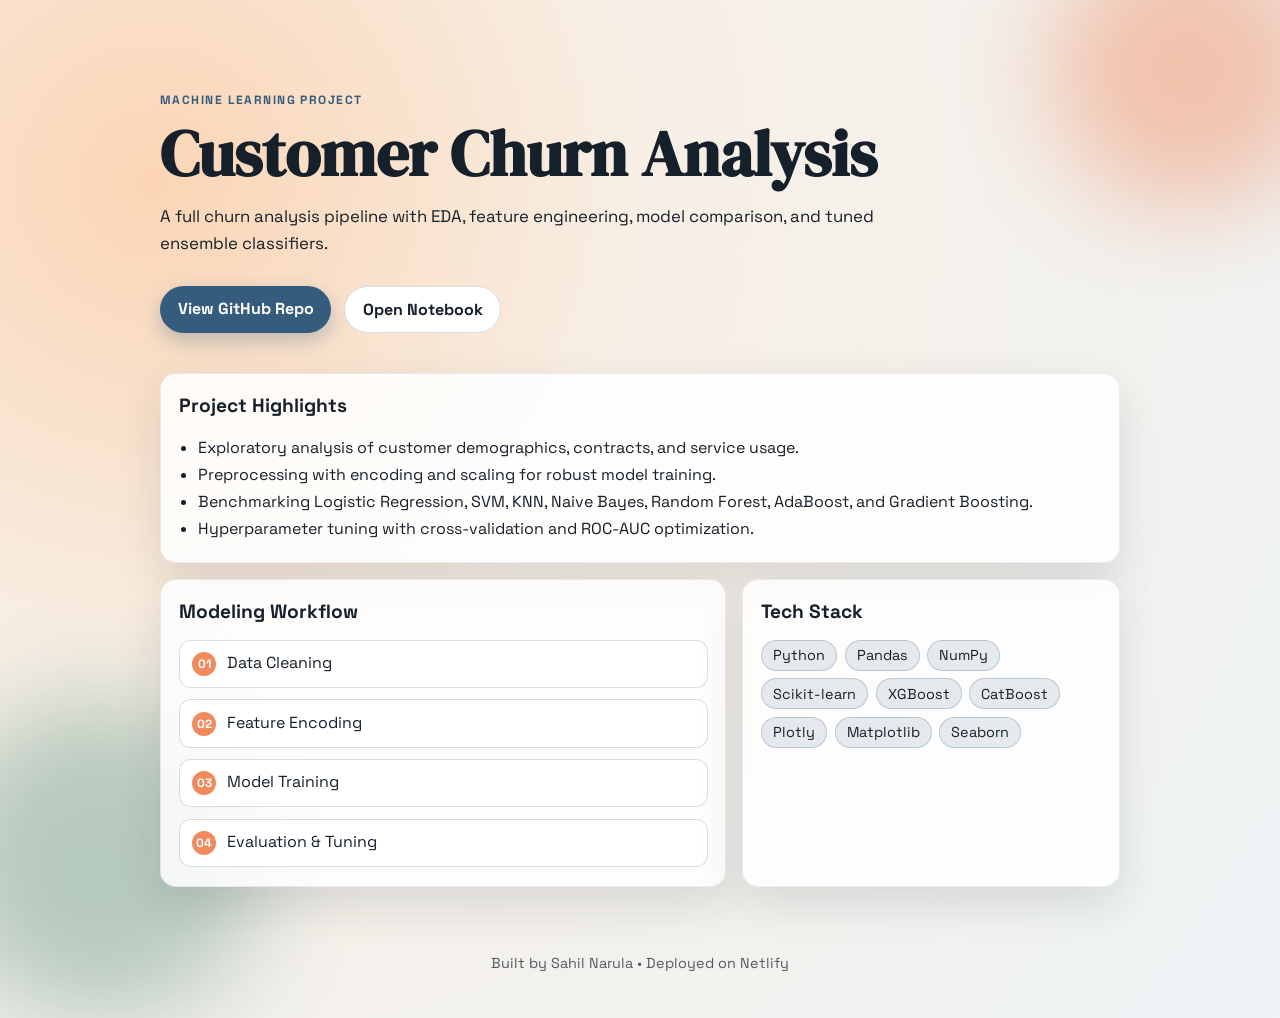
==== website/index.html @ edbaf962 "Initial commit" ====
<!DOCTYPE html>
<html lang="en">
<head>
  <meta charset="UTF-8" />
  <meta name="viewport" content="width=device-width, initial-scale=1.0" />
  <title>Customer Churn Analysis</title>
  <link rel="preconnect" href="https://fonts.googleapis.com">
  <link rel="preconnect" href="https://fonts.gstatic.com" crossorigin>
  <link href="https://fonts.googleapis.com/css2?family=Space+Grotesk:wght@400;500;700&family=DM+Serif+Display:ital@0;1&display=swap" rel="stylesheet">
  <link rel="stylesheet" href="styles.css" />
</head>
<body>
  <div class="bg-orb orb-1"></div>
  <div class="bg-orb orb-2"></div>

  <header class="hero">
    <p class="eyebrow">Machine Learning Project</p>
    <h1>Customer Churn Analysis</h1>
    <p class="subtitle">
      A full churn analysis pipeline with EDA, feature engineering, model comparison,
      and tuned ensemble classifiers.
    </p>
    <div class="hero-actions">
      <a class="btn btn-primary" href="https://github.com/your-username/your-repo" target="_blank" rel="noreferrer">View GitHub Repo</a>
      <a class="btn btn-secondary" href="https://github.com/your-username/your-repo/blob/main/Customer%20churn%20prediction.ipynb" target="_blank" rel="noreferrer">Open Notebook</a>
    </div>
  </header>

  <main class="content">
    <section class="card reveal">
      <h2>Project Highlights</h2>
      <ul>
        <li>Exploratory analysis of customer demographics, contracts, and service usage.</li>
        <li>Preprocessing with encoding and scaling for robust model training.</li>
        <li>Benchmarking Logistic Regression, SVM, KNN, Naive Bayes, Random Forest, AdaBoost, and Gradient Boosting.</li>
        <li>Hyperparameter tuning with cross-validation and ROC-AUC optimization.</li>
      </ul>
    </section>

    <section class="card reveal">
      <h2>Modeling Workflow</h2>
      <div class="timeline">
        <div><span>01</span> Data Cleaning</div>
        <div><span>02</span> Feature Encoding</div>
        <div><span>03</span> Model Training</div>
        <div><span>04</span> Evaluation & Tuning</div>
      </div>
    </section>

    <section class="card reveal">
      <h2>Tech Stack</h2>
      <div class="tags">
        <span>Python</span>
        <span>Pandas</span>
        <span>NumPy</span>
        <span>Scikit-learn</span>
        <span>XGBoost</span>
        <span>CatBoost</span>
        <span>Plotly</span>
        <span>Matplotlib</span>
        <span>Seaborn</span>
      </div>
    </section>
  </main>

  <footer>
    <p>Built by Sahil Narula • Deployed on Netlify</p>
  </footer>

  <script src="main.js"></script>
</body>
</html>
---- website/styles.css ----
:root {
  --ink: #16202a;
  --sand: #f7efe5;
  --sunset: #f08a5d;
  --deep: #355c7d;
  --mint: #6c9a8b;
  --card: rgba(255, 255, 255, 0.85);
  --shadow: 0 18px 45px rgba(22, 32, 42, 0.12);
}

* {
  box-sizing: border-box;
}

body {
  margin: 0;
  font-family: "Space Grotesk", sans-serif;
  color: var(--ink);
  background: radial-gradient(circle at 12% 18%, #fbd5b5 0%, #f7efe5 35%, #eef4f7 100%);
  min-height: 100vh;
  overflow-x: hidden;
}

.bg-orb {
  position: fixed;
  border-radius: 50%;
  filter: blur(50px);
  z-index: -1;
  opacity: 0.45;
}

.orb-1 {
  width: 280px;
  height: 280px;
  background: var(--sunset);
  top: -70px;
  right: -50px;
}

.orb-2 {
  width: 320px;
  height: 320px;
  background: var(--mint);
  bottom: -120px;
  left: -60px;
}

.hero {
  padding: 5rem 1.25rem 2.5rem;
  max-width: 1000px;
  margin: 0 auto;
}

.eyebrow {
  text-transform: uppercase;
  letter-spacing: 0.12em;
  font-size: 0.75rem;
  color: var(--deep);
  font-weight: 700;
}

h1 {
  font-family: "DM Serif Display", serif;
  font-size: clamp(2rem, 5.2vw, 4rem);
  line-height: 1.05;
  margin: 0.4rem 0 1rem;
}

.subtitle {
  max-width: 730px;
  font-size: 1.05rem;
  line-height: 1.6;
  margin: 0;
}

.hero-actions {
  margin-top: 1.8rem;
  display: flex;
  gap: 0.8rem;
  flex-wrap: wrap;
}

.btn {
  text-decoration: none;
  font-weight: 700;
  padding: 0.75rem 1.1rem;
  border-radius: 999px;
  transition: transform 0.2s ease, box-shadow 0.2s ease;
}

.btn:hover {
  transform: translateY(-2px);
}

.btn-primary {
  background: var(--deep);
  color: #fff;
  box-shadow: 0 8px 20px rgba(53, 92, 125, 0.3);
}

.btn-secondary {
  background: #ffffff;
  color: var(--ink);
  border: 1px solid rgba(22, 32, 42, 0.15);
}

.content {
  max-width: 1000px;
  margin: 0 auto;
  padding: 0 1.25rem 3.25rem;
  display: grid;
  gap: 1rem;
}

.card {
  background: var(--card);
  border: 1px solid rgba(22, 32, 42, 0.08);
  border-radius: 1rem;
  box-shadow: var(--shadow);
  padding: 1.2rem 1.1rem;
}

h2 {
  margin-top: 0;
  font-size: 1.2rem;
}

ul {
  margin: 0;
  padding-left: 1.2rem;
  line-height: 1.7;
}

.timeline {
  display: grid;
  gap: 0.7rem;
}

.timeline div {
  background: #fff;
  border-radius: 0.75rem;
  padding: 0.7rem 0.8rem;
  border: 1px solid rgba(53, 92, 125, 0.2);
}

.timeline span {
  display: inline-grid;
  place-items: center;
  width: 1.5rem;
  height: 1.5rem;
  border-radius: 999px;
  margin-right: 0.4rem;
  background: var(--sunset);
  color: #fff;
  font-size: 0.75rem;
  font-weight: 700;
}

.tags {
  display: flex;
  flex-wrap: wrap;
  gap: 0.45rem;
}

.tags span {
  background: rgba(53, 92, 125, 0.12);
  border: 1px solid rgba(53, 92, 125, 0.25);
  border-radius: 999px;
  padding: 0.35rem 0.7rem;
  font-size: 0.9rem;
}

footer {
  text-align: center;
  padding: 0 1rem 2rem;
  font-size: 0.9rem;
  color: rgba(22, 32, 42, 0.72);
}

.reveal {
  opacity: 0;
  transform: translateY(16px);
  animation: riseIn 650ms ease forwards;
}

.reveal:nth-of-type(2) { animation-delay: 120ms; }
.reveal:nth-of-type(3) { animation-delay: 220ms; }

@keyframes riseIn {
  to {
    opacity: 1;
    transform: translateY(0);
  }
}

@media (min-width: 850px) {
  .content {
    grid-template-columns: 1.5fr 1fr;
  }

  .content .card:nth-child(1) {
    grid-column: 1 / 3;
  }
}
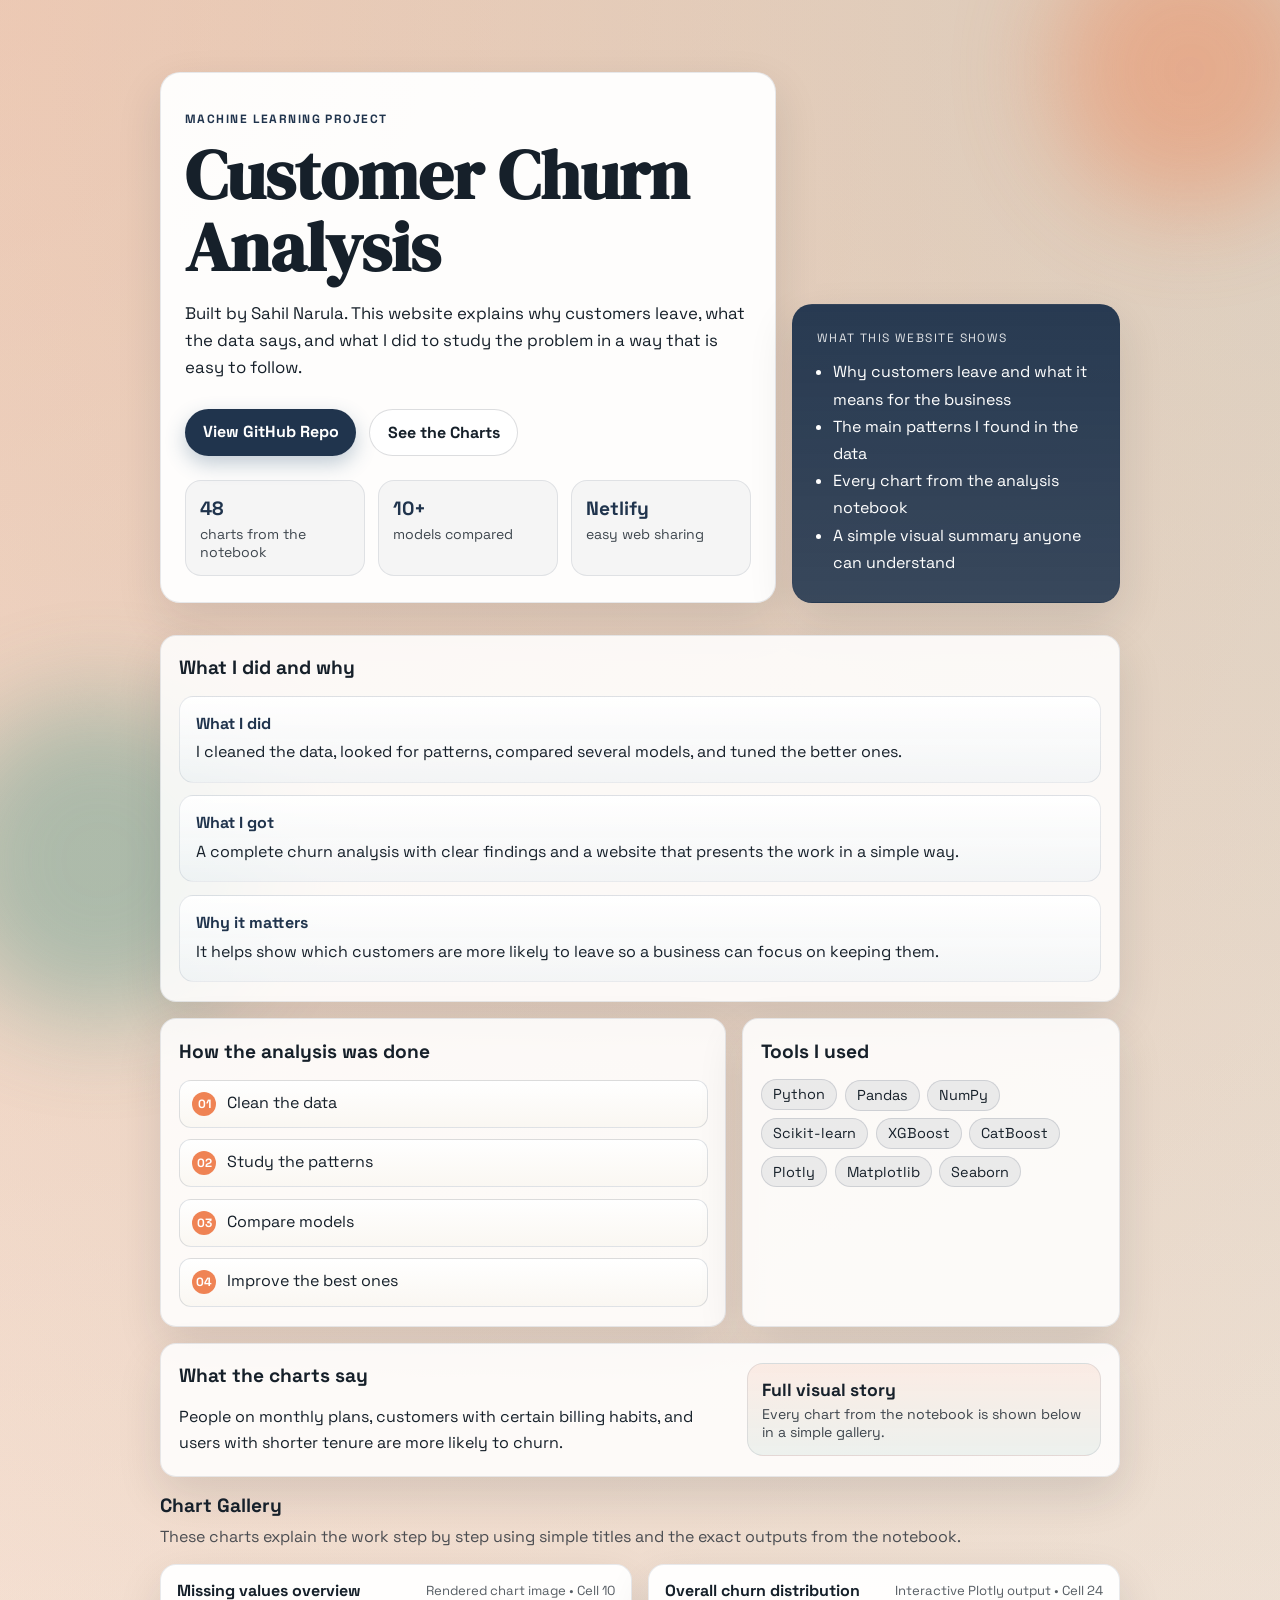
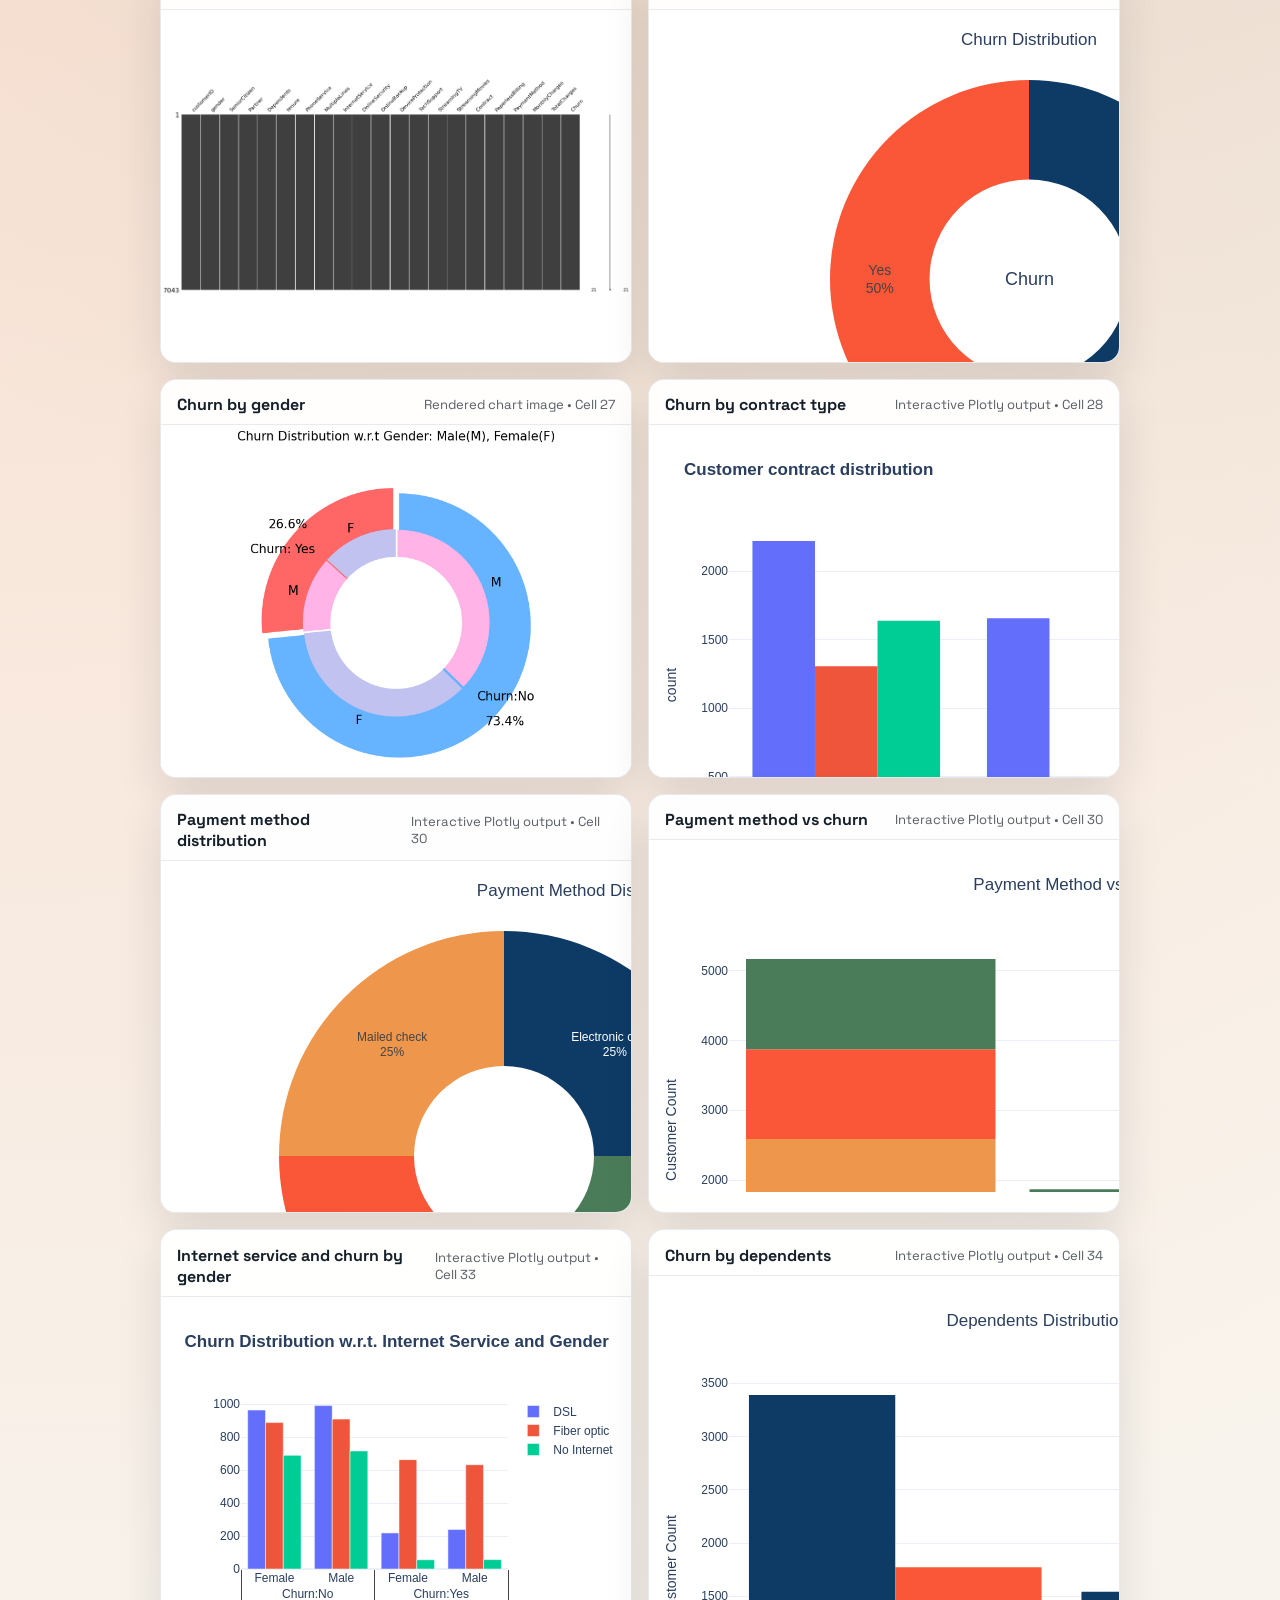
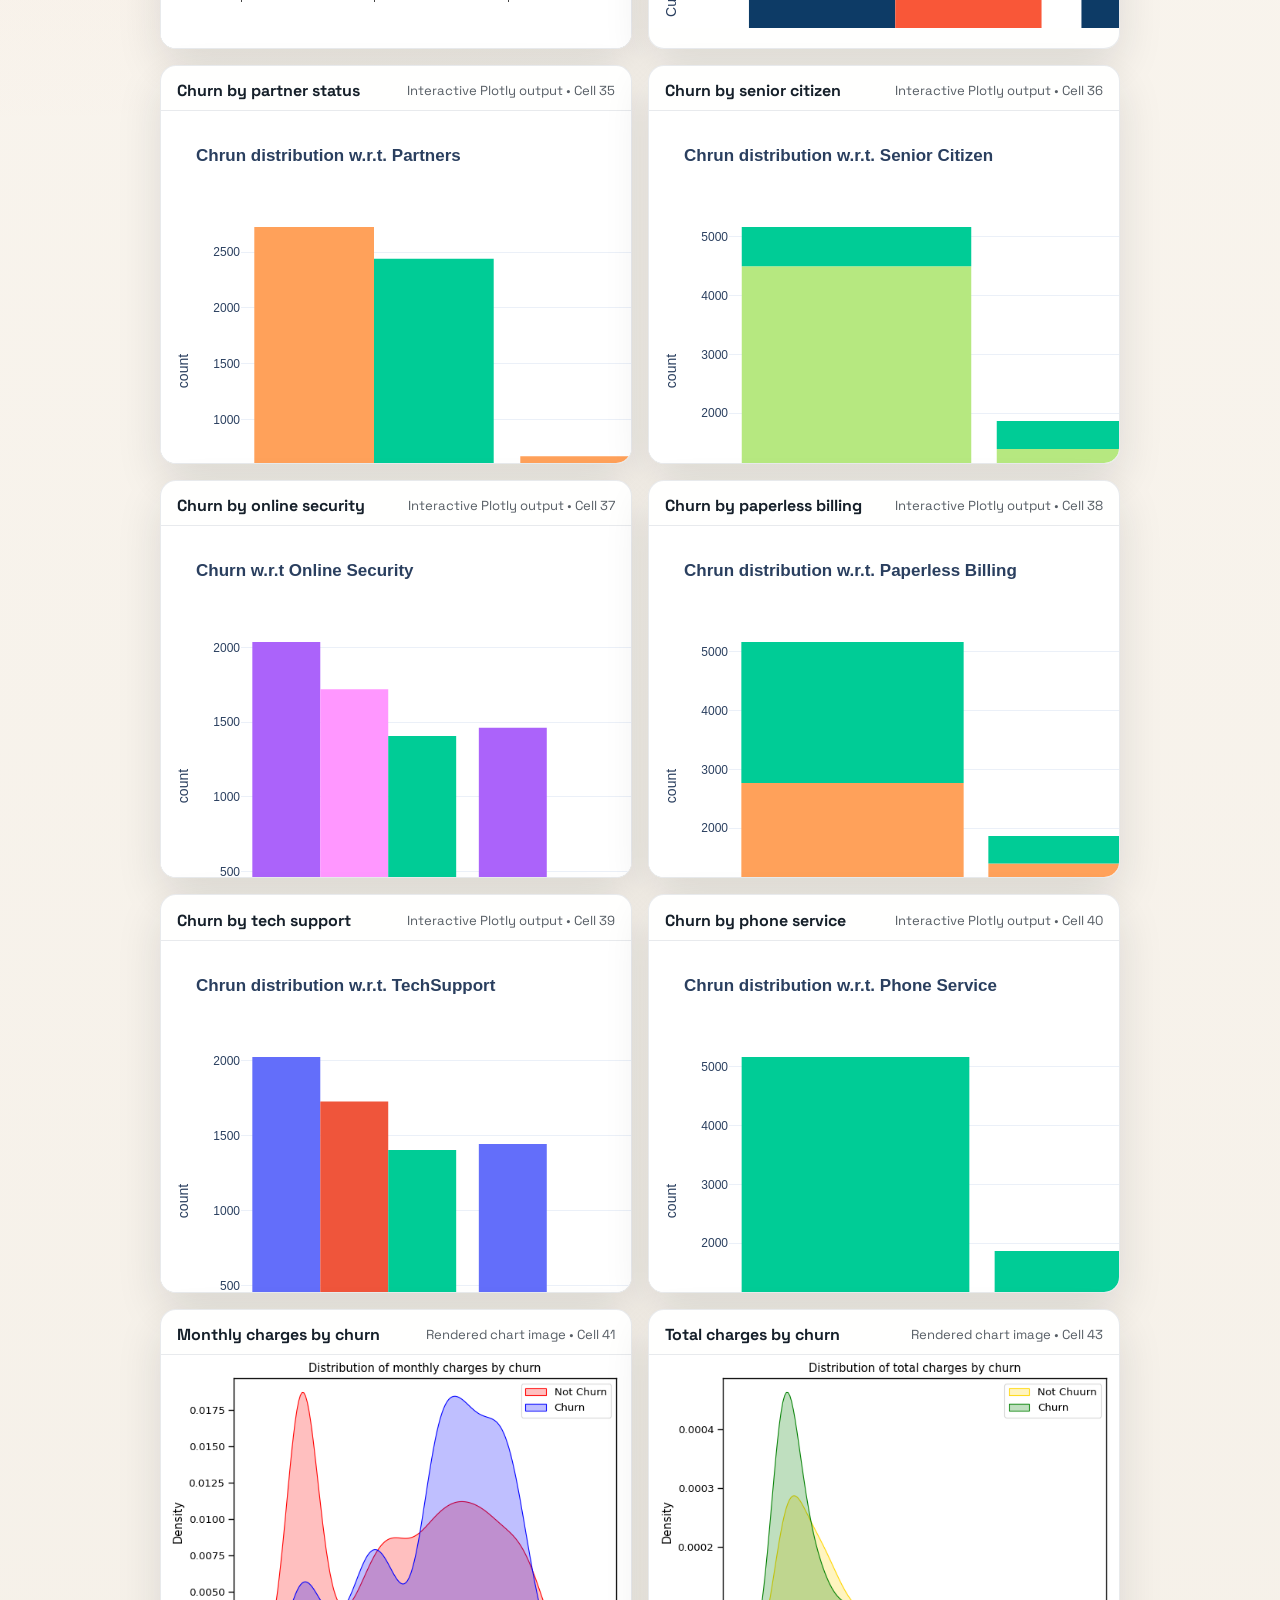
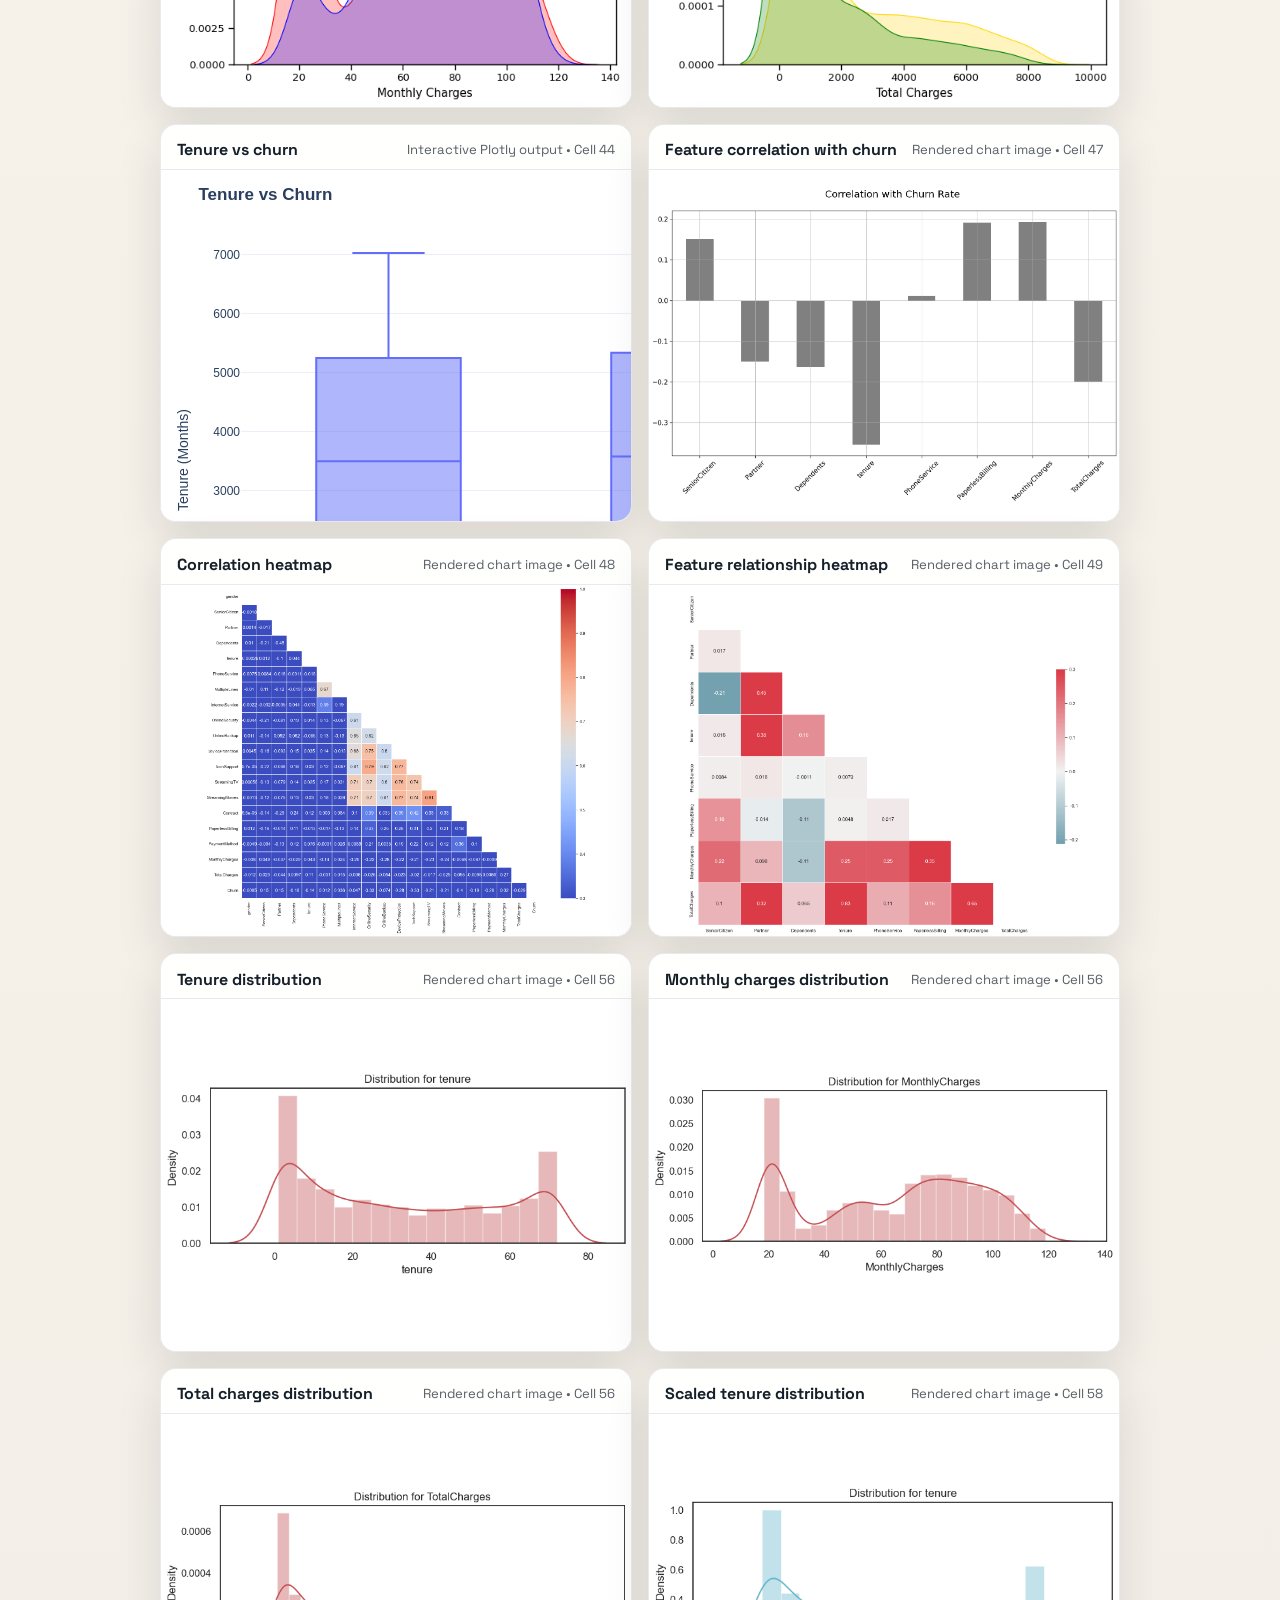
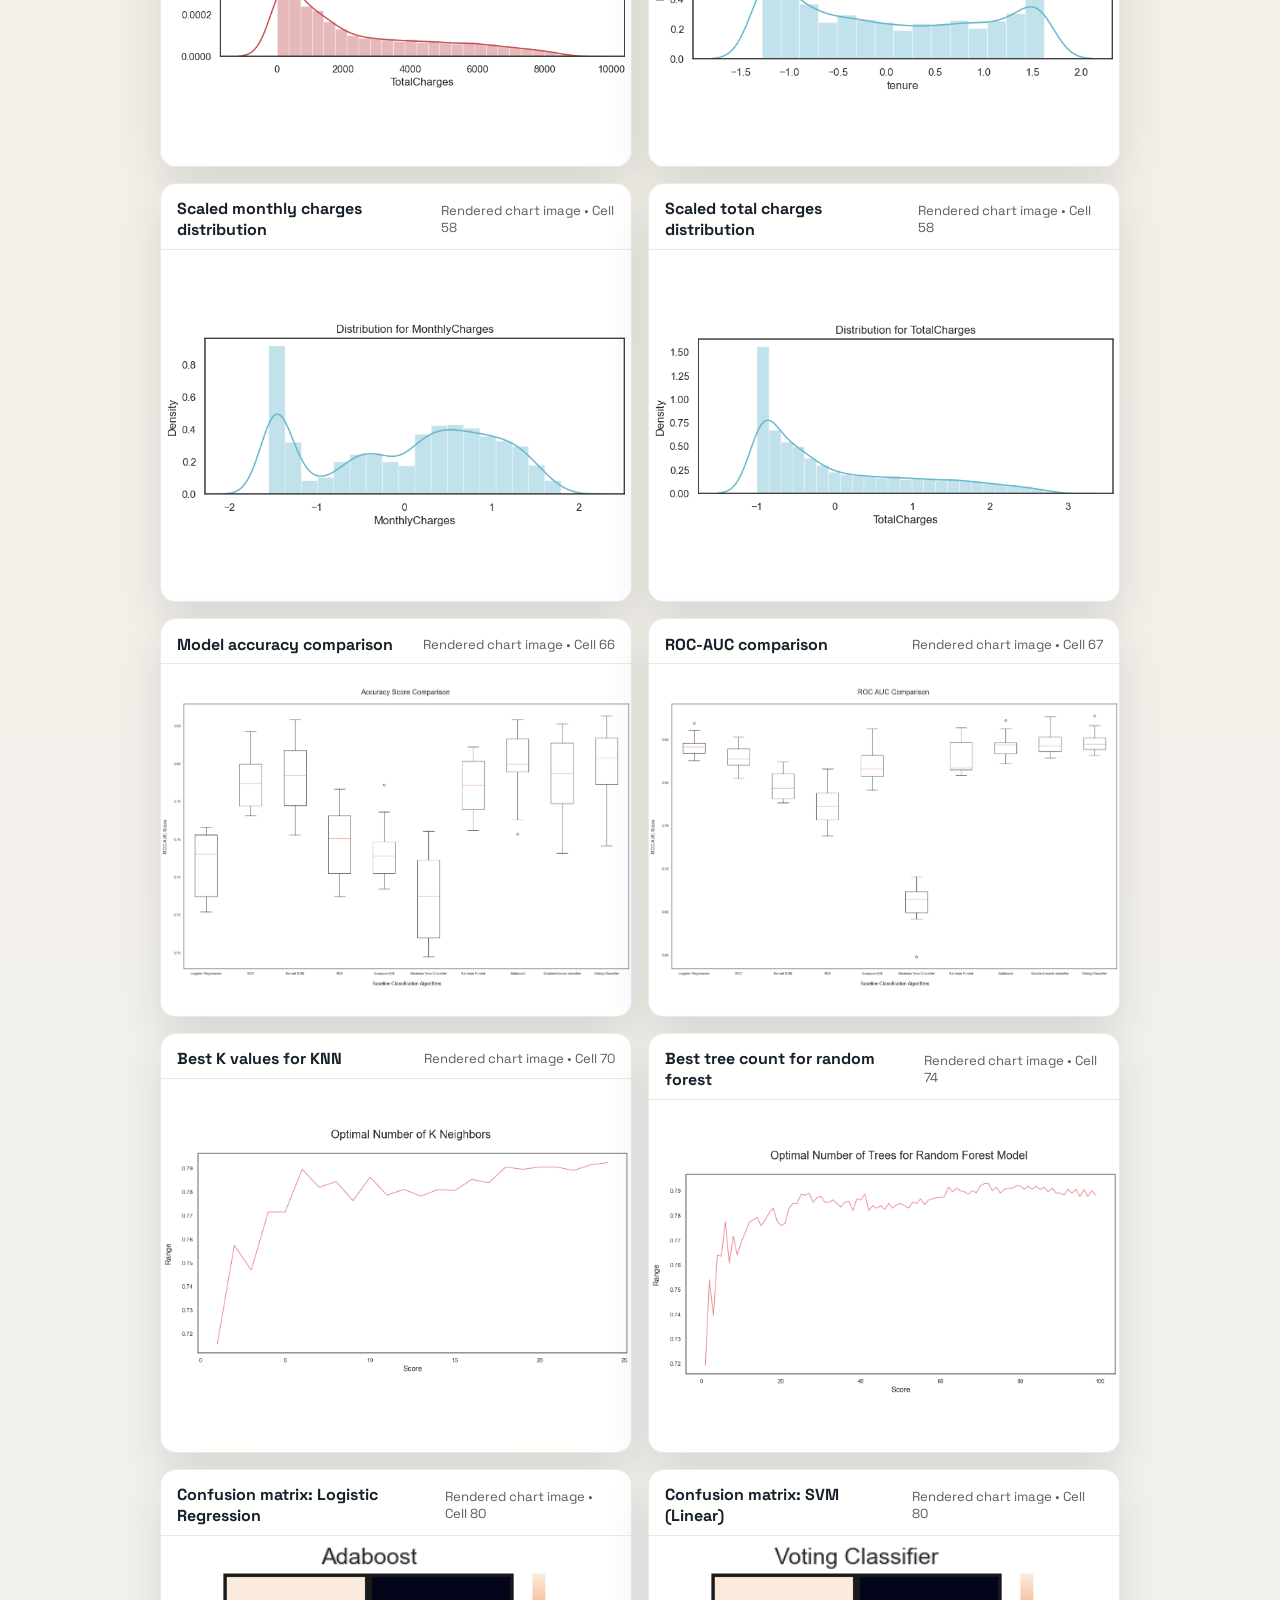
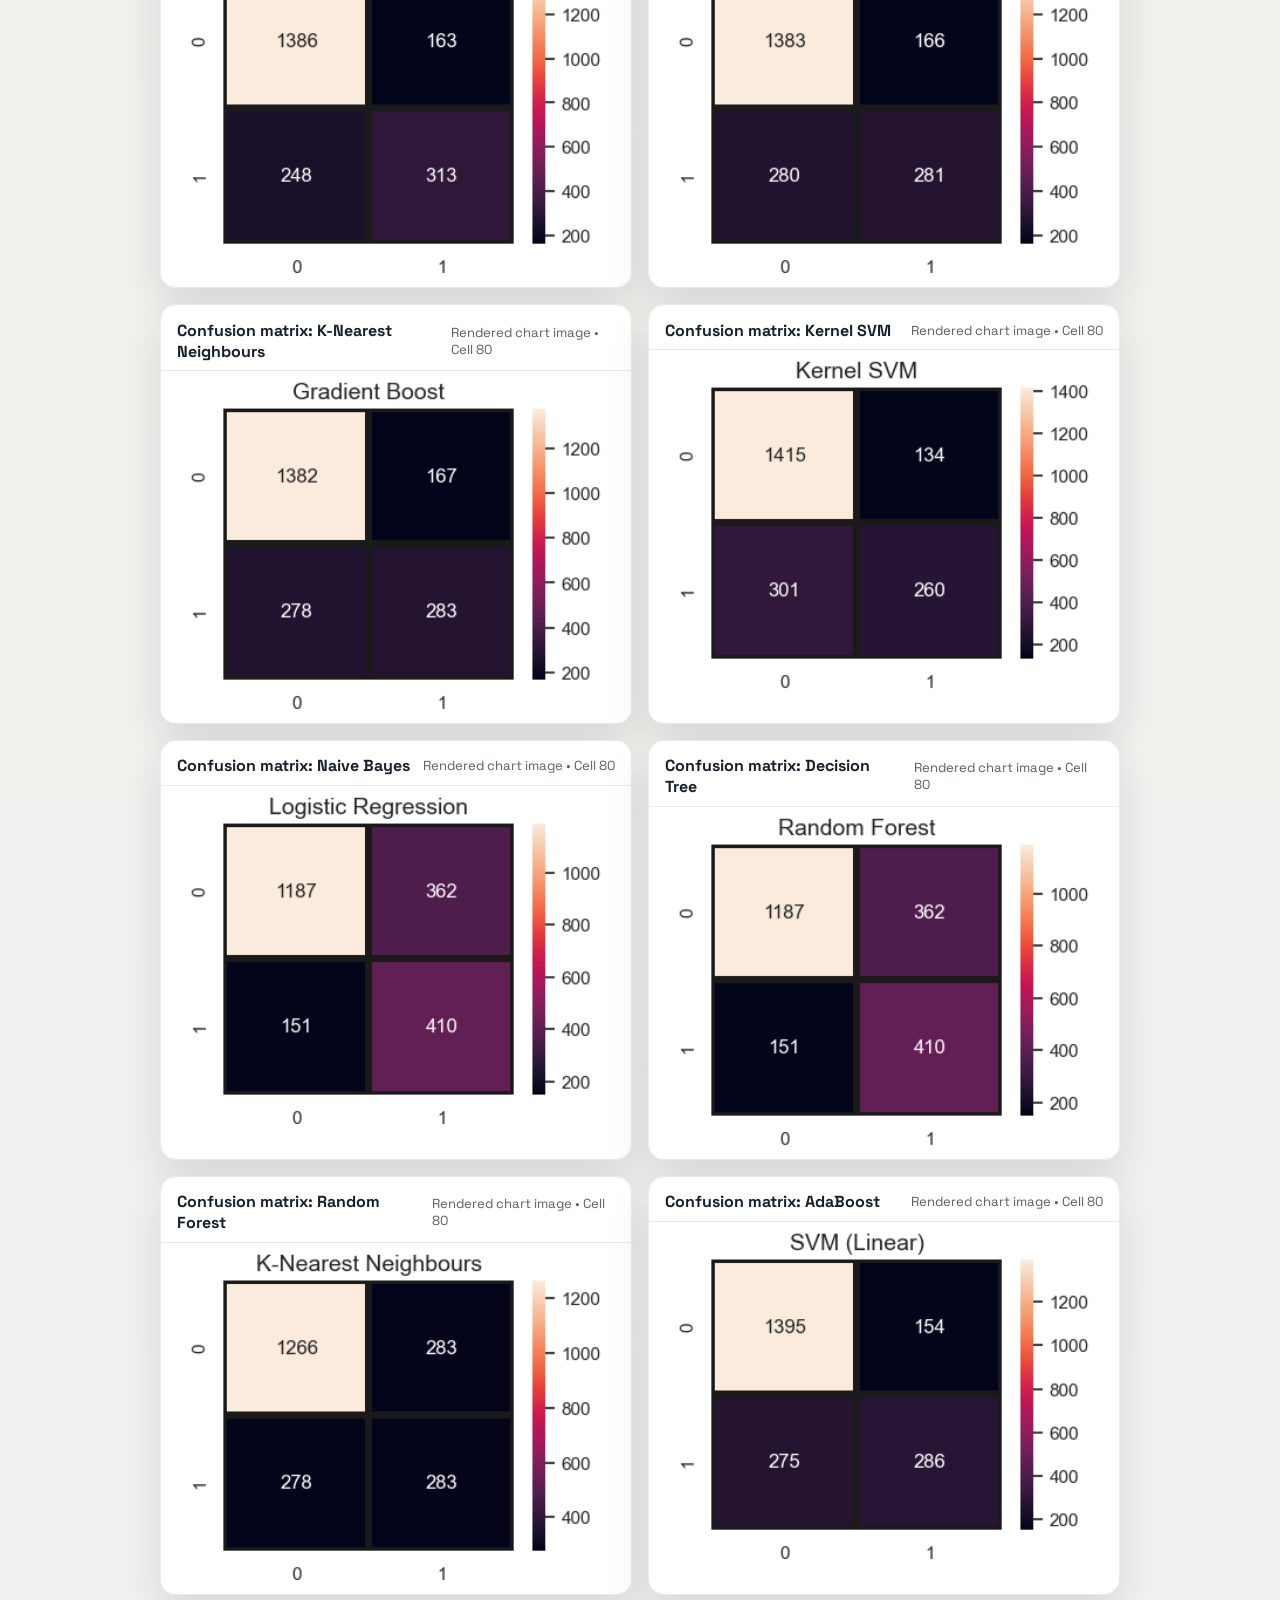
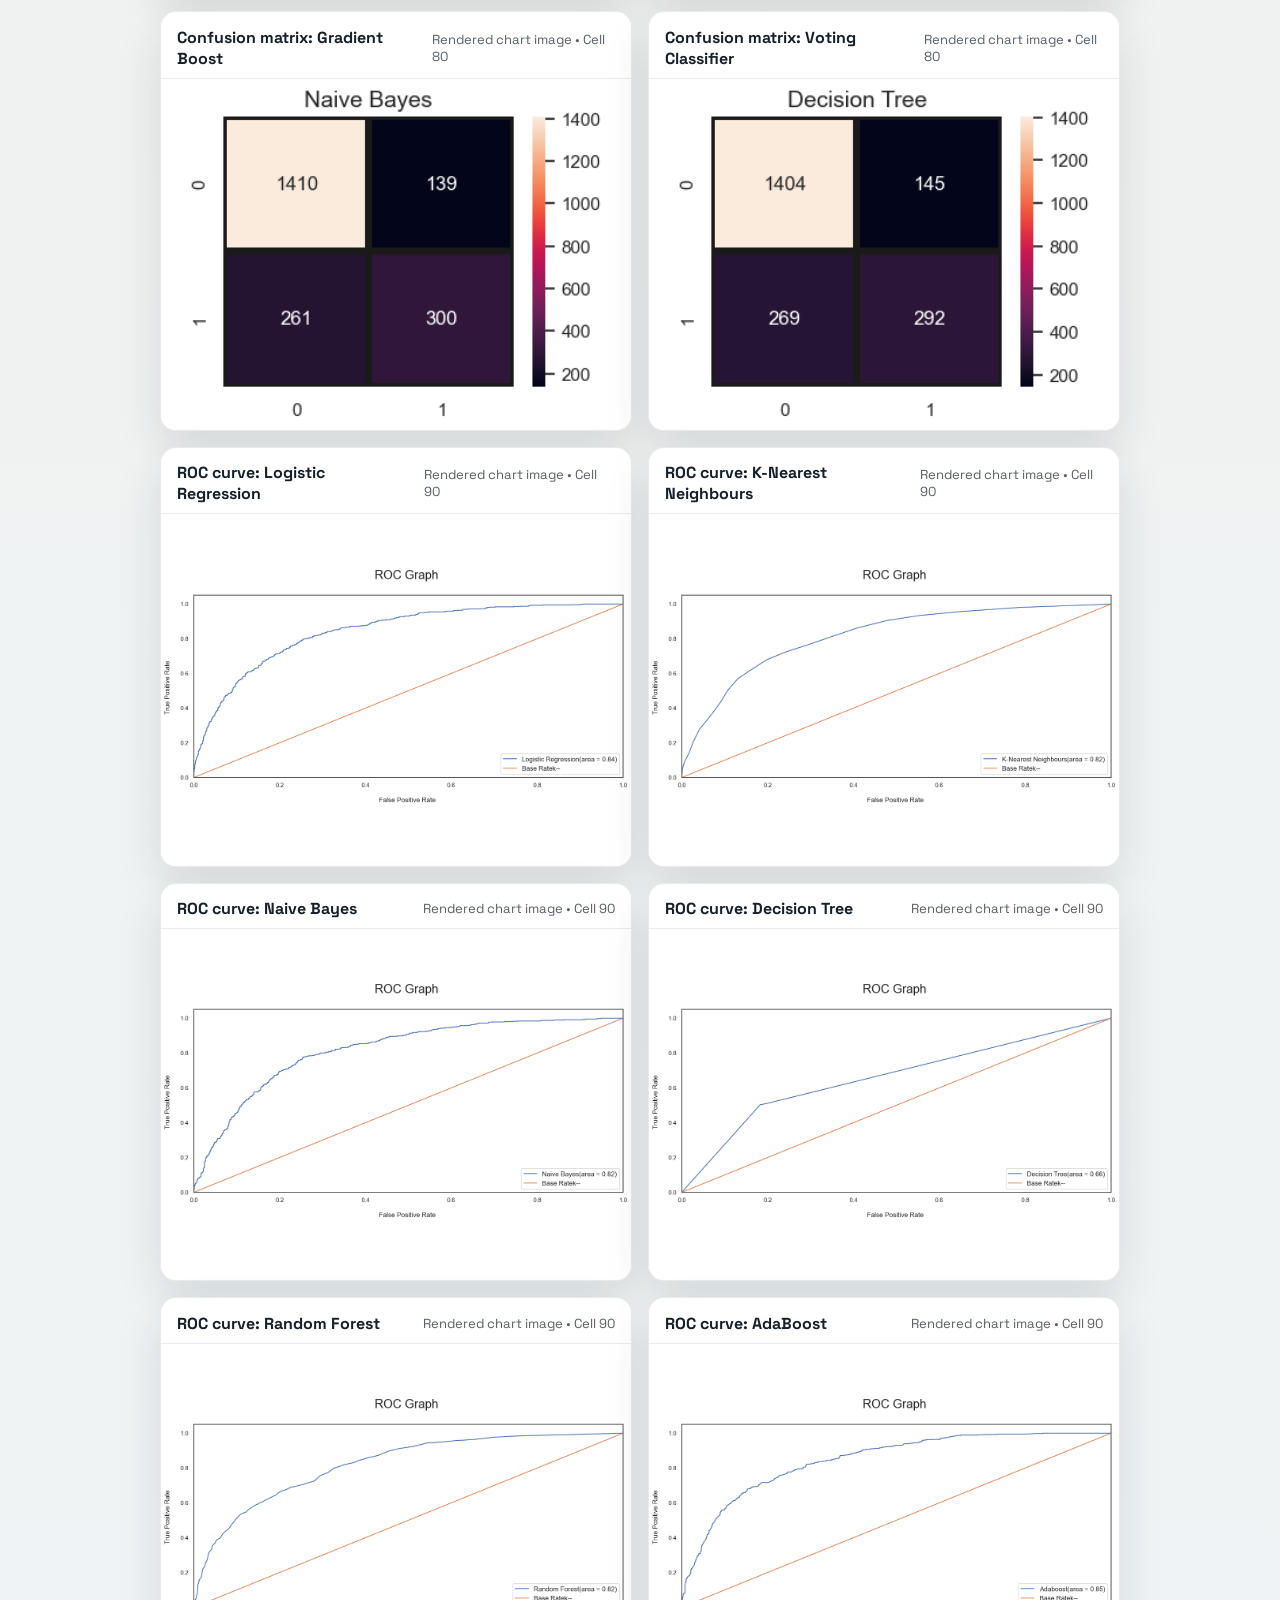
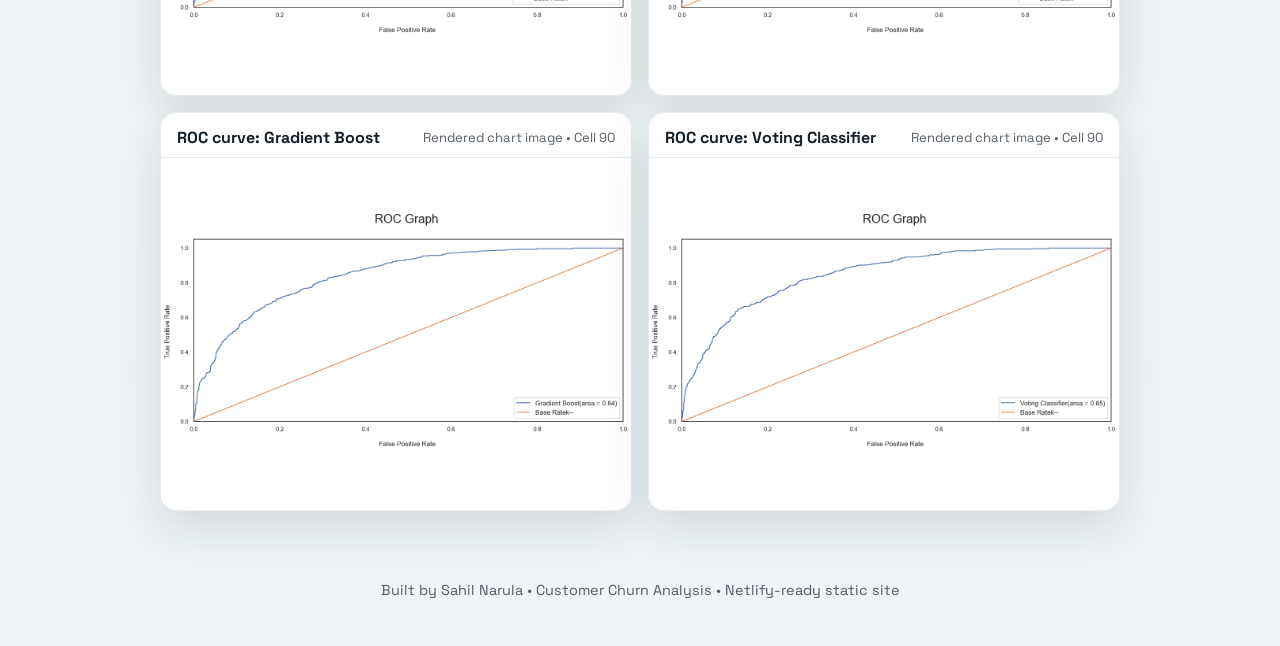
==== commit 718bc784: "Update website and notebook" ====
--- a/website/index.html
+++ b/website/index.html
@@ -3,7 +3,8 @@
 <head>
   <meta charset="UTF-8" />
   <meta name="viewport" content="width=device-width, initial-scale=1.0" />
-  <title>Customer Churn Analysis</title>
+  <meta name="description" content="Customer churn analysis project by Sahil Narula with insights, model evaluation, and a complete chart gallery." />
+  <title>Customer Churn Analysis | Sahil Narula</title>
   <link rel="preconnect" href="https://fonts.googleapis.com">
   <link rel="preconnect" href="https://fonts.gstatic.com" crossorigin>
   <link href="https://fonts.googleapis.com/css2?family=Space+Grotesk:wght@400;500;700&family=DM+Serif+Display:ital@0;1&display=swap" rel="stylesheet">
@@ -14,41 +15,65 @@
   <div class="bg-orb orb-2"></div>
 
   <header class="hero">
-    <p class="eyebrow">Machine Learning Project</p>
-    <h1>Customer Churn Analysis</h1>
-    <p class="subtitle">
-      A full churn analysis pipeline with EDA, feature engineering, model comparison,
-      and tuned ensemble classifiers.
-    </p>
-    <div class="hero-actions">
-      <a class="btn btn-primary" href="https://github.com/your-username/your-repo" target="_blank" rel="noreferrer">View GitHub Repo</a>
-      <a class="btn btn-secondary" href="https://github.com/your-username/your-repo/blob/main/Customer%20churn%20prediction.ipynb" target="_blank" rel="noreferrer">Open Notebook</a>
+    <div class="hero-copy">
+      <p class="eyebrow">Machine Learning Project</p>
+      <h1>Customer Churn Analysis</h1>
+      <p class="subtitle">
+        Built by Sahil Narula. This website explains why customers leave, what the data says,
+        and what I did to study the problem in a way that is easy to follow.
+      </p>
+      <div class="hero-actions">
+        <a class="btn btn-primary" href="https://github.com/sahil-narula7/customer-churn-analysis" target="_blank" rel="noreferrer">View GitHub Repo</a>
+        <a class="btn btn-secondary" href="#gallery">See the Charts</a>
+      </div>
+      <div class="hero-meta">
+        <div><strong>48</strong><span>charts from the notebook</span></div>
+        <div><strong>10+</strong><span>models compared</span></div>
+        <div><strong>Netlify</strong><span>easy web sharing</span></div>
+      </div>
     </div>
+    <aside class="hero-panel">
+      <p>What this website shows</p>
+      <ul>
+        <li>Why customers leave and what it means for the business</li>
+        <li>The main patterns I found in the data</li>
+        <li>Every chart from the analysis notebook</li>
+        <li>A simple visual summary anyone can understand</li>
+      </ul>
+    </aside>
   </header>
 
   <main class="content">
     <section class="card reveal">
-      <h2>Project Highlights</h2>
-      <ul>
-        <li>Exploratory analysis of customer demographics, contracts, and service usage.</li>
-        <li>Preprocessing with encoding and scaling for robust model training.</li>
-        <li>Benchmarking Logistic Regression, SVM, KNN, Naive Bayes, Random Forest, AdaBoost, and Gradient Boosting.</li>
-        <li>Hyperparameter tuning with cross-validation and ROC-AUC optimization.</li>
-      </ul>
-    </section>
-
-    <section class="card reveal">
-      <h2>Modeling Workflow</h2>
-      <div class="timeline">
-        <div><span>01</span> Data Cleaning</div>
-        <div><span>02</span> Feature Encoding</div>
-        <div><span>03</span> Model Training</div>
-        <div><span>04</span> Evaluation & Tuning</div>
+      <h2>What I did and why</h2>
+      <div class="highlights-grid">
+        <div>
+          <h3>What I did</h3>
+          <p>I cleaned the data, looked for patterns, compared several models, and tuned the better ones.</p>
+        </div>
+        <div>
+          <h3>What I got</h3>
+          <p>A complete churn analysis with clear findings and a website that presents the work in a simple way.</p>
+        </div>
+        <div>
+          <h3>Why it matters</h3>
+          <p>It helps show which customers are more likely to leave so a business can focus on keeping them.</p>
+        </div>
       </div>
     </section>
 
     <section class="card reveal">
-      <h2>Tech Stack</h2>
+      <h2>How the analysis was done</h2>
+      <div class="timeline">
+        <div><span>01</span> Clean the data</div>
+        <div><span>02</span> Study the patterns</div>
+        <div><span>03</span> Compare models</div>
+        <div><span>04</span> Improve the best ones</div>
+      </div>
+    </section>
+
+    <section class="card reveal">
+      <h2>Tools I used</h2>
       <div class="tags">
         <span>Python</span>
         <span>Pandas</span>
@@ -61,10 +86,29 @@
         <span>Seaborn</span>
       </div>
     </section>
+
+    <section class="card reveal insight-card">
+      <div>
+        <h2>What the charts say</h2>
+        <p>People on monthly plans, customers with certain billing habits, and users with shorter tenure are more likely to churn.</p>
+      </div>
+      <div class="insight-stat">
+        <strong>Full visual story</strong>
+        <span>Every chart from the notebook is shown below in a simple gallery.</span>
+      </div>
+    </section>
+
+    <section class="gallery-section reveal" id="gallery">
+      <div class="section-heading">
+        <h2>Chart Gallery</h2>
+        <p>These charts explain the work step by step using simple titles and the exact outputs from the notebook.</p>
+      </div>
+      <div id="gallery-grid" class="gallery-grid" aria-live="polite"></div>
+    </section>
   </main>
 
   <footer>
-    <p>Built by Sahil Narula • Deployed on Netlify</p>
+    <p>Built by Sahil Narula • Customer Churn Analysis • Netlify-ready static site</p>
   </footer>
 
   <script src="main.js"></script>
--- a/website/styles.css
+++ b/website/styles.css
@@ -1,11 +1,14 @@
 :root {
   --ink: #16202a;
-  --sand: #f7efe5;
-  --sunset: #f08a5d;
-  --deep: #355c7d;
-  --mint: #6c9a8b;
-  --card: rgba(255, 255, 255, 0.85);
+  --sand: #f6efe6;
+  --sunset: #ef8354;
+  --deep: #20344d;
+  --mint: #5f9d8f;
+  --sky: #dce9f2;
+  --card: rgba(255, 255, 255, 0.86);
+  --card-strong: rgba(255, 255, 255, 0.95);
   --shadow: 0 18px 45px rgba(22, 32, 42, 0.12);
+  --border: rgba(32, 52, 77, 0.1);
 }
 
 * {
@@ -16,7 +19,10 @@
   margin: 0;
   font-family: "Space Grotesk", sans-serif;
   color: var(--ink);
-  background: radial-gradient(circle at 12% 18%, #fbd5b5 0%, #f7efe5 35%, #eef4f7 100%);
+  background:
+    radial-gradient(circle at top left, rgba(239, 131, 84, 0.35), transparent 28%),
+    radial-gradient(circle at top right, rgba(95, 157, 143, 0.25), transparent 20%),
+    linear-gradient(180deg, #fdf9f3 0%, #f4efe7 50%, #eef4f7 100%);
   min-height: 100vh;
   overflow-x: hidden;
 }
@@ -46,9 +52,42 @@
 }
 
 .hero {
-  padding: 5rem 1.25rem 2.5rem;
+  padding: 4.5rem 1.25rem 2rem;
   max-width: 1000px;
   margin: 0 auto;
+  display: grid;
+  grid-template-columns: minmax(0, 1.5fr) minmax(280px, 0.8fr);
+  gap: 1rem;
+  align-items: stretch;
+}
+
+.hero-copy,
+.hero-panel {
+  background: var(--card-strong);
+  border: 1px solid var(--border);
+  border-radius: 1.25rem;
+  box-shadow: var(--shadow);
+  padding: 1.6rem 1.5rem;
+}
+
+.hero-panel {
+  align-self: end;
+  background: linear-gradient(180deg, rgba(32, 52, 77, 0.96), rgba(32, 52, 77, 0.88));
+  color: #fff;
+}
+
+.hero-panel p {
+  margin-top: 0;
+  text-transform: uppercase;
+  letter-spacing: 0.12em;
+  font-size: 0.75rem;
+  opacity: 0.85;
+}
+
+.hero-panel ul {
+  padding-left: 1.05rem;
+  margin: 0;
+  line-height: 1.7;
 }
 
 .eyebrow {
@@ -61,7 +100,7 @@
 
 h1 {
   font-family: "DM Serif Display", serif;
-  font-size: clamp(2rem, 5.2vw, 4rem);
+  font-size: clamp(2.2rem, 5.4vw, 4.35rem);
   line-height: 1.05;
   margin: 0.4rem 0 1rem;
 }
@@ -71,6 +110,35 @@
   font-size: 1.05rem;
   line-height: 1.6;
   margin: 0;
+}
+
+.hero-meta {
+  display: grid;
+  grid-template-columns: repeat(3, minmax(0, 1fr));
+  gap: 0.8rem;
+  margin-top: 1.5rem;
+}
+
+.hero-meta div,
+.insight-stat {
+  border-radius: 1rem;
+  border: 1px solid var(--border);
+  background: rgba(32, 52, 77, 0.04);
+  padding: 0.9rem;
+}
+
+.hero-meta strong {
+  display: block;
+  font-size: 1.2rem;
+  color: var(--deep);
+}
+
+.hero-meta span,
+.insight-stat span {
+  display: block;
+  font-size: 0.88rem;
+  opacity: 0.82;
+  margin-top: 0.25rem;
 }
 
 .hero-actions {
@@ -107,14 +175,14 @@
 .content {
   max-width: 1000px;
   margin: 0 auto;
-  padding: 0 1.25rem 3.25rem;
+  padding: 0 1.25rem 3.5rem;
   display: grid;
   gap: 1rem;
 }
 
 .card {
   background: var(--card);
-  border: 1px solid rgba(22, 32, 42, 0.08);
+  border: 1px solid var(--border);
   border-radius: 1rem;
   box-shadow: var(--shadow);
   padding: 1.2rem 1.1rem;
@@ -125,6 +193,29 @@
   font-size: 1.2rem;
 }
 
+.highlights-grid {
+  display: grid;
+  gap: 0.8rem;
+}
+
+.highlights-grid div {
+  padding: 1rem;
+  border-radius: 0.9rem;
+  background: linear-gradient(180deg, rgba(255, 255, 255, 0.95), rgba(220, 233, 242, 0.28));
+  border: 1px solid var(--border);
+}
+
+.highlights-grid h3 {
+  margin: 0 0 0.35rem;
+  font-size: 1rem;
+  color: var(--deep);
+}
+
+.highlights-grid p {
+  margin: 0;
+  line-height: 1.65;
+}
+
 ul {
   margin: 0;
   padding-left: 1.2rem;
@@ -137,10 +228,10 @@
 }
 
 .timeline div {
-  background: #fff;
+  background: linear-gradient(180deg, #ffffff, #faf7f2);
   border-radius: 0.75rem;
   padding: 0.7rem 0.8rem;
-  border: 1px solid rgba(53, 92, 125, 0.2);
+  border: 1px solid rgba(32, 52, 77, 0.14);
 }
 
 .timeline span {
@@ -163,11 +254,96 @@
 }
 
 .tags span {
-  background: rgba(53, 92, 125, 0.12);
-  border: 1px solid rgba(53, 92, 125, 0.25);
+  background: rgba(32, 52, 77, 0.08);
+  border: 1px solid rgba(32, 52, 77, 0.14);
   border-radius: 999px;
   padding: 0.35rem 0.7rem;
   font-size: 0.9rem;
+}
+
+.insight-card {
+  display: grid;
+  grid-template-columns: 1.4fr 0.9fr;
+  gap: 1rem;
+  align-items: center;
+}
+
+.insight-card p {
+  margin-bottom: 0;
+  line-height: 1.65;
+}
+
+.insight-stat {
+  background: linear-gradient(180deg, rgba(239, 131, 84, 0.12), rgba(95, 157, 143, 0.1));
+}
+
+.insight-stat strong {
+  display: block;
+  font-size: 1.1rem;
+  margin-bottom: 0.2rem;
+}
+
+.gallery-section {
+  display: grid;
+  gap: 0.9rem;
+}
+
+.section-heading h2 {
+  margin-bottom: 0.4rem;
+}
+
+.section-heading p {
+  margin: 0;
+  color: rgba(22, 32, 42, 0.76);
+  line-height: 1.6;
+}
+
+.gallery-grid {
+  display: grid;
+  grid-template-columns: repeat(2, minmax(0, 1fr));
+  gap: 1rem;
+}
+
+.gallery-card {
+  background: var(--card-strong);
+  border-radius: 1rem;
+  border: 1px solid var(--border);
+  overflow: hidden;
+  box-shadow: var(--shadow);
+}
+
+.gallery-card header {
+  padding: 0.9rem 1rem 0.55rem;
+  display: flex;
+  justify-content: space-between;
+  align-items: center;
+  gap: 0.75rem;
+}
+
+.gallery-card h3 {
+  margin: 0;
+  font-size: 1rem;
+}
+
+.gallery-card .meta {
+  font-size: 0.82rem;
+  color: rgba(22, 32, 42, 0.72);
+}
+
+.frame-wrap {
+  background: #fff;
+  aspect-ratio: 4 / 3;
+  border-top: 1px solid var(--border);
+}
+
+.frame-wrap img,
+.frame-wrap iframe {
+  display: block;
+  width: 100%;
+  height: 100%;
+  border: 0;
+  object-fit: contain;
+  background: #fff;
 }
 
 footer {
@@ -186,6 +362,9 @@
 .reveal:nth-of-type(2) { animation-delay: 120ms; }
 .reveal:nth-of-type(3) { animation-delay: 220ms; }
 
+.reveal:nth-of-type(4) { animation-delay: 300ms; }
+.reveal:nth-of-type(5) { animation-delay: 380ms; }
+
 @keyframes riseIn {
   to {
     opacity: 1;
@@ -201,4 +380,24 @@
   .content .card:nth-child(1) {
     grid-column: 1 / 3;
   }
+
+  .content .insight-card {
+    grid-column: 1 / 3;
+  }
+
+  .gallery-section {
+    grid-column: 1 / 3;
+  }
+}
+
+@media (max-width: 860px) {
+  .hero,
+  .insight-card,
+  .gallery-grid {
+    grid-template-columns: 1fr;
+  }
+
+  .hero-meta {
+    grid-template-columns: 1fr;
+  }
 }
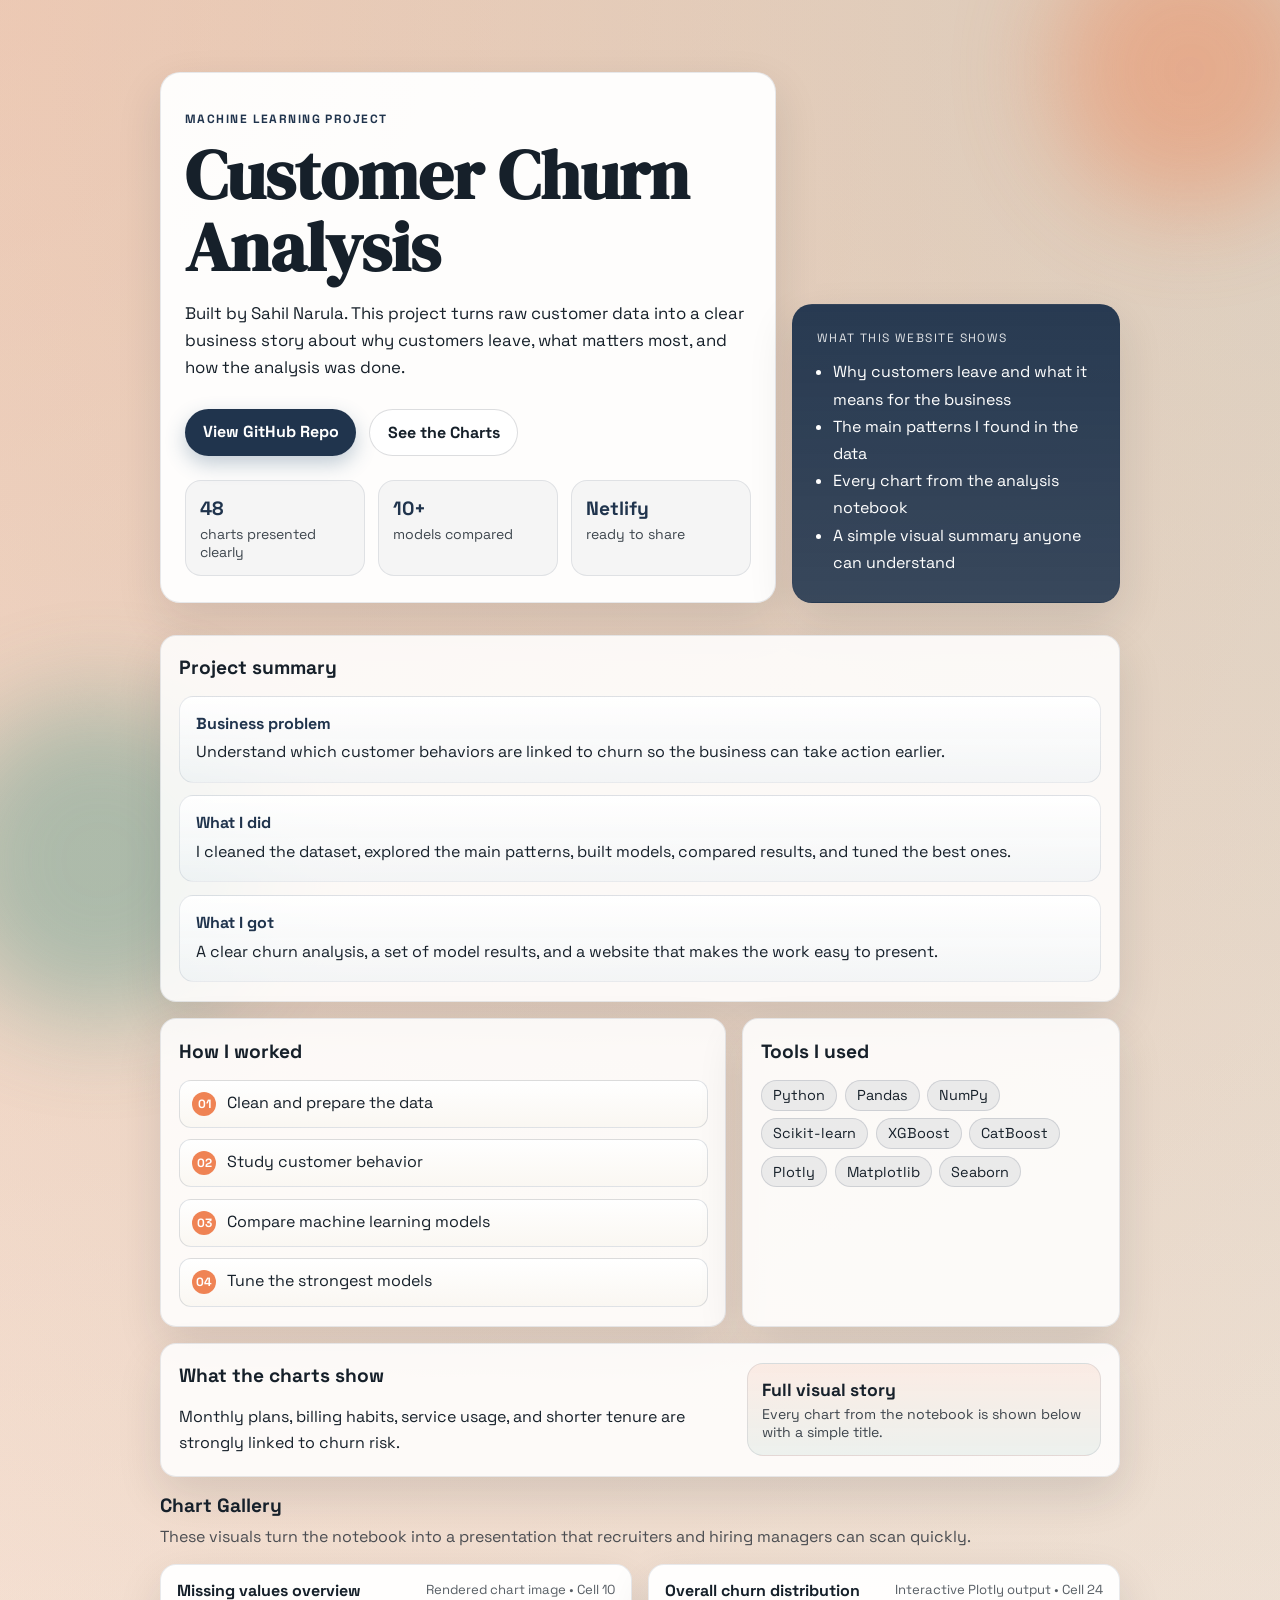
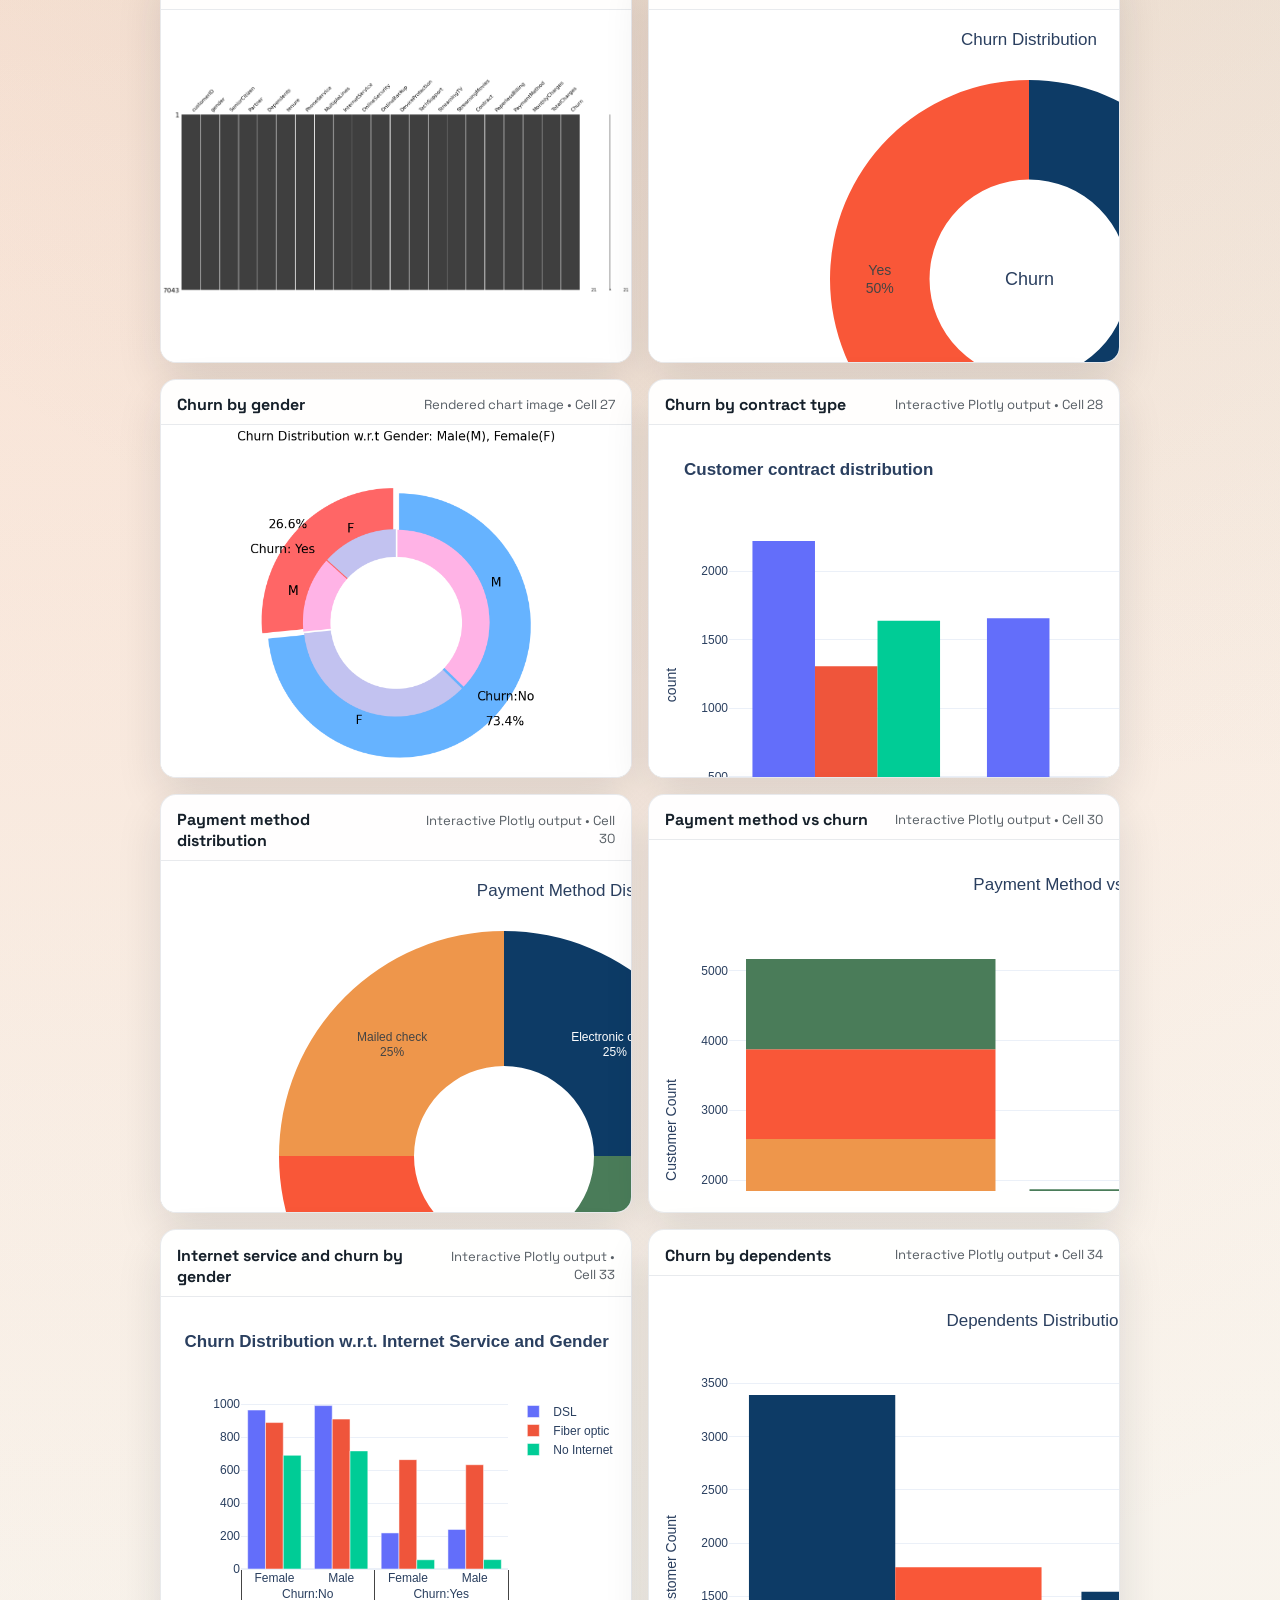
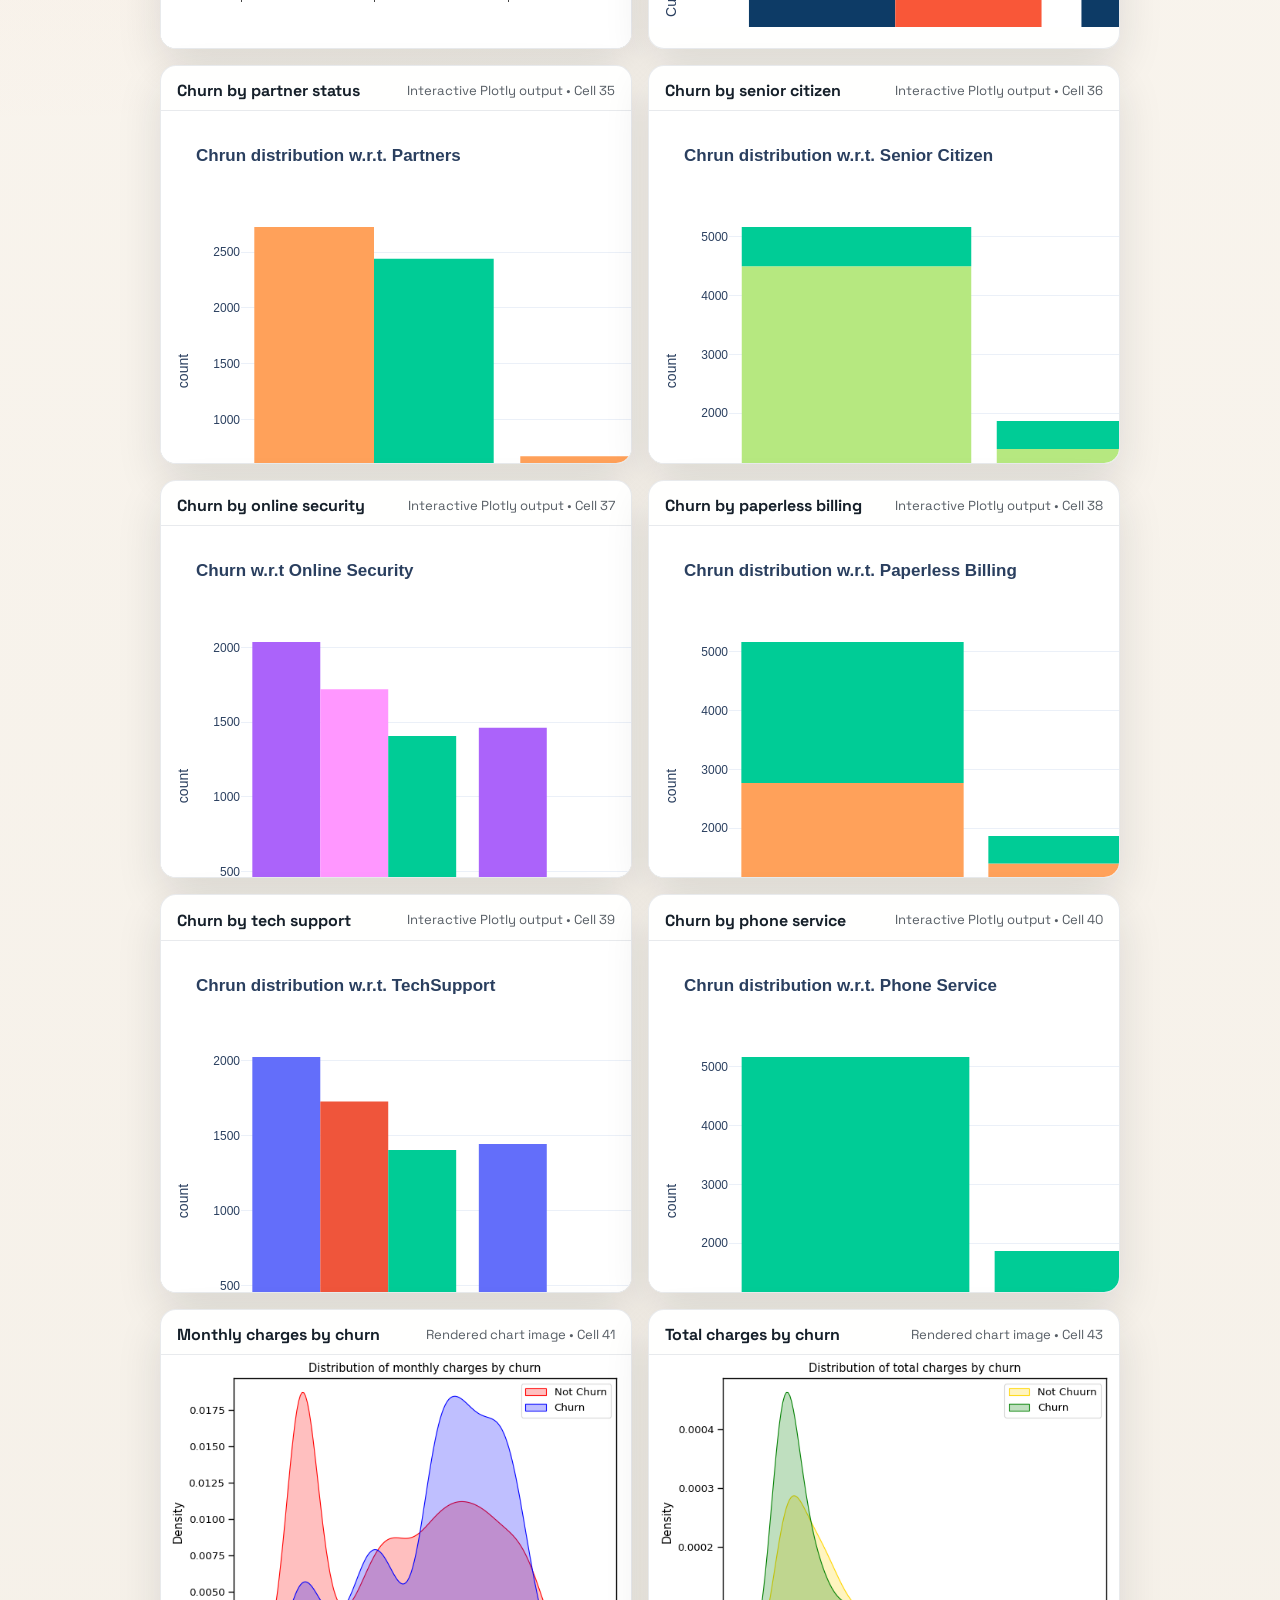
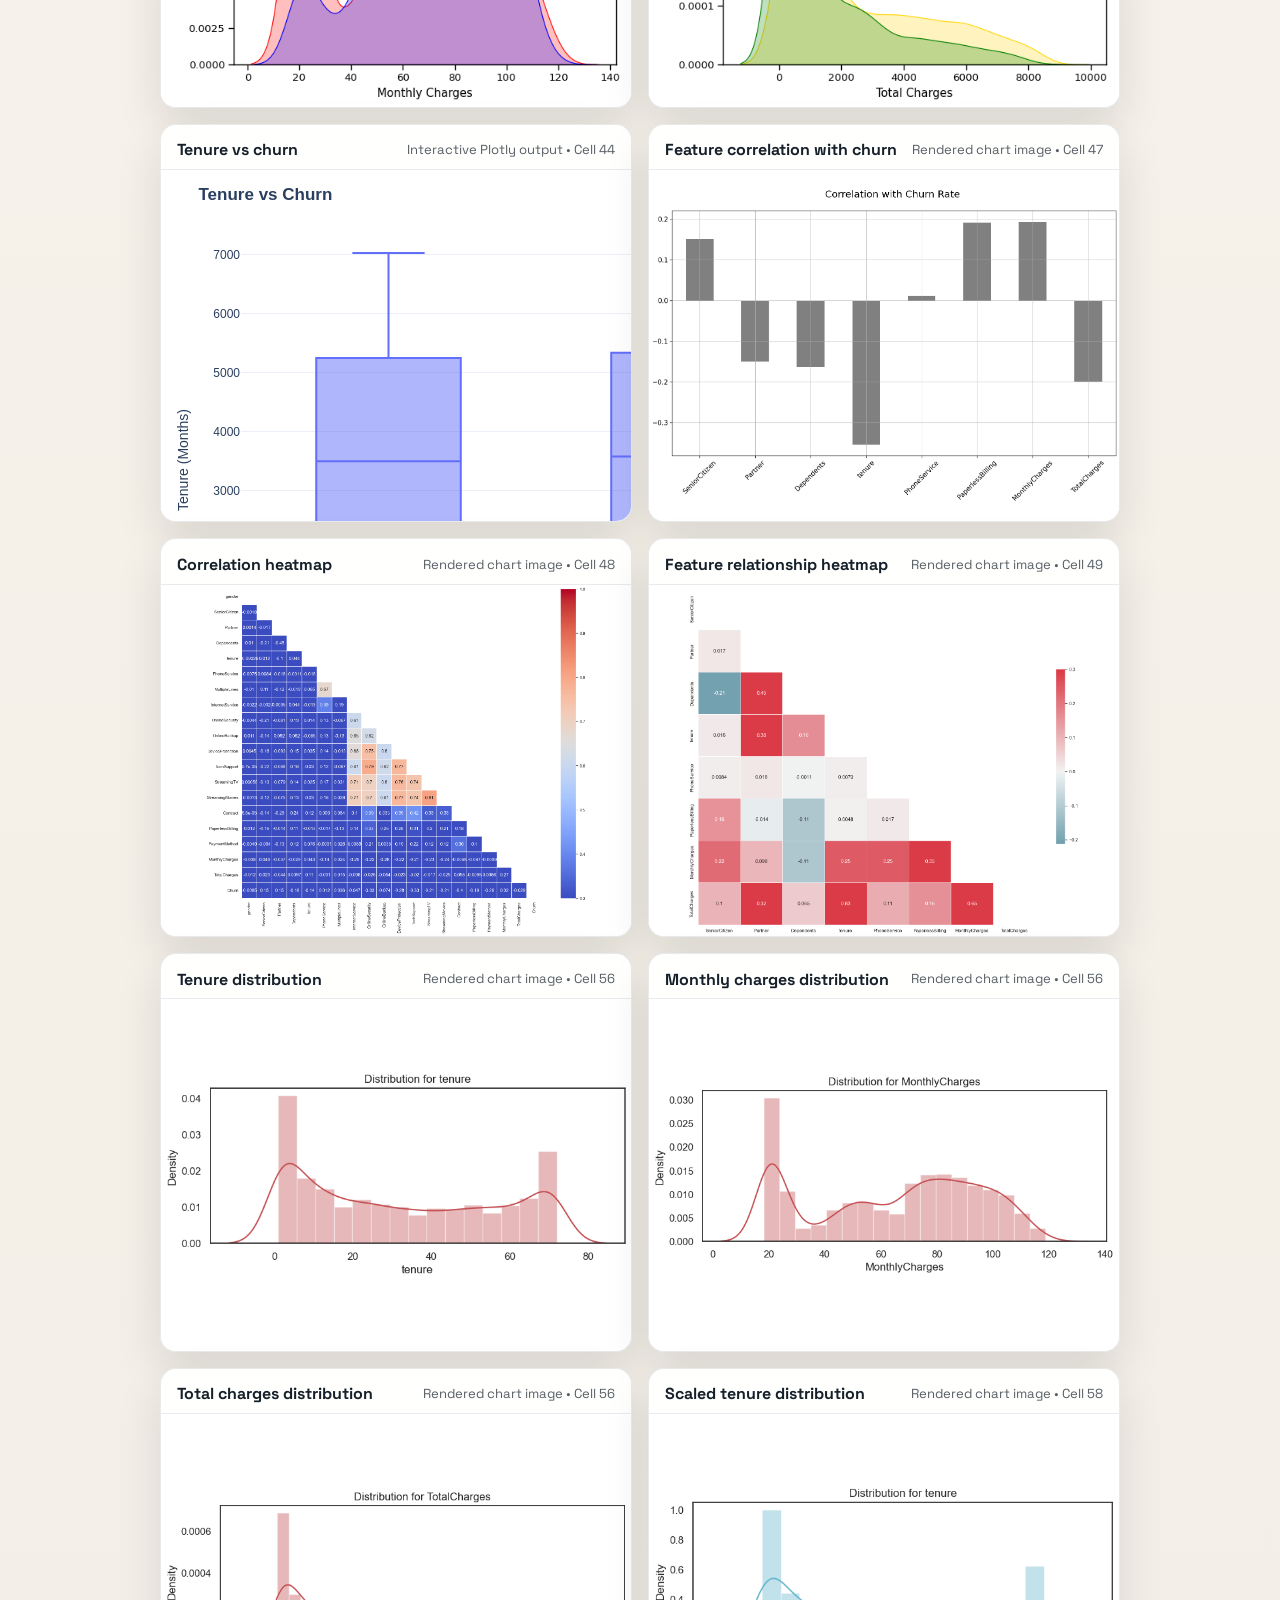
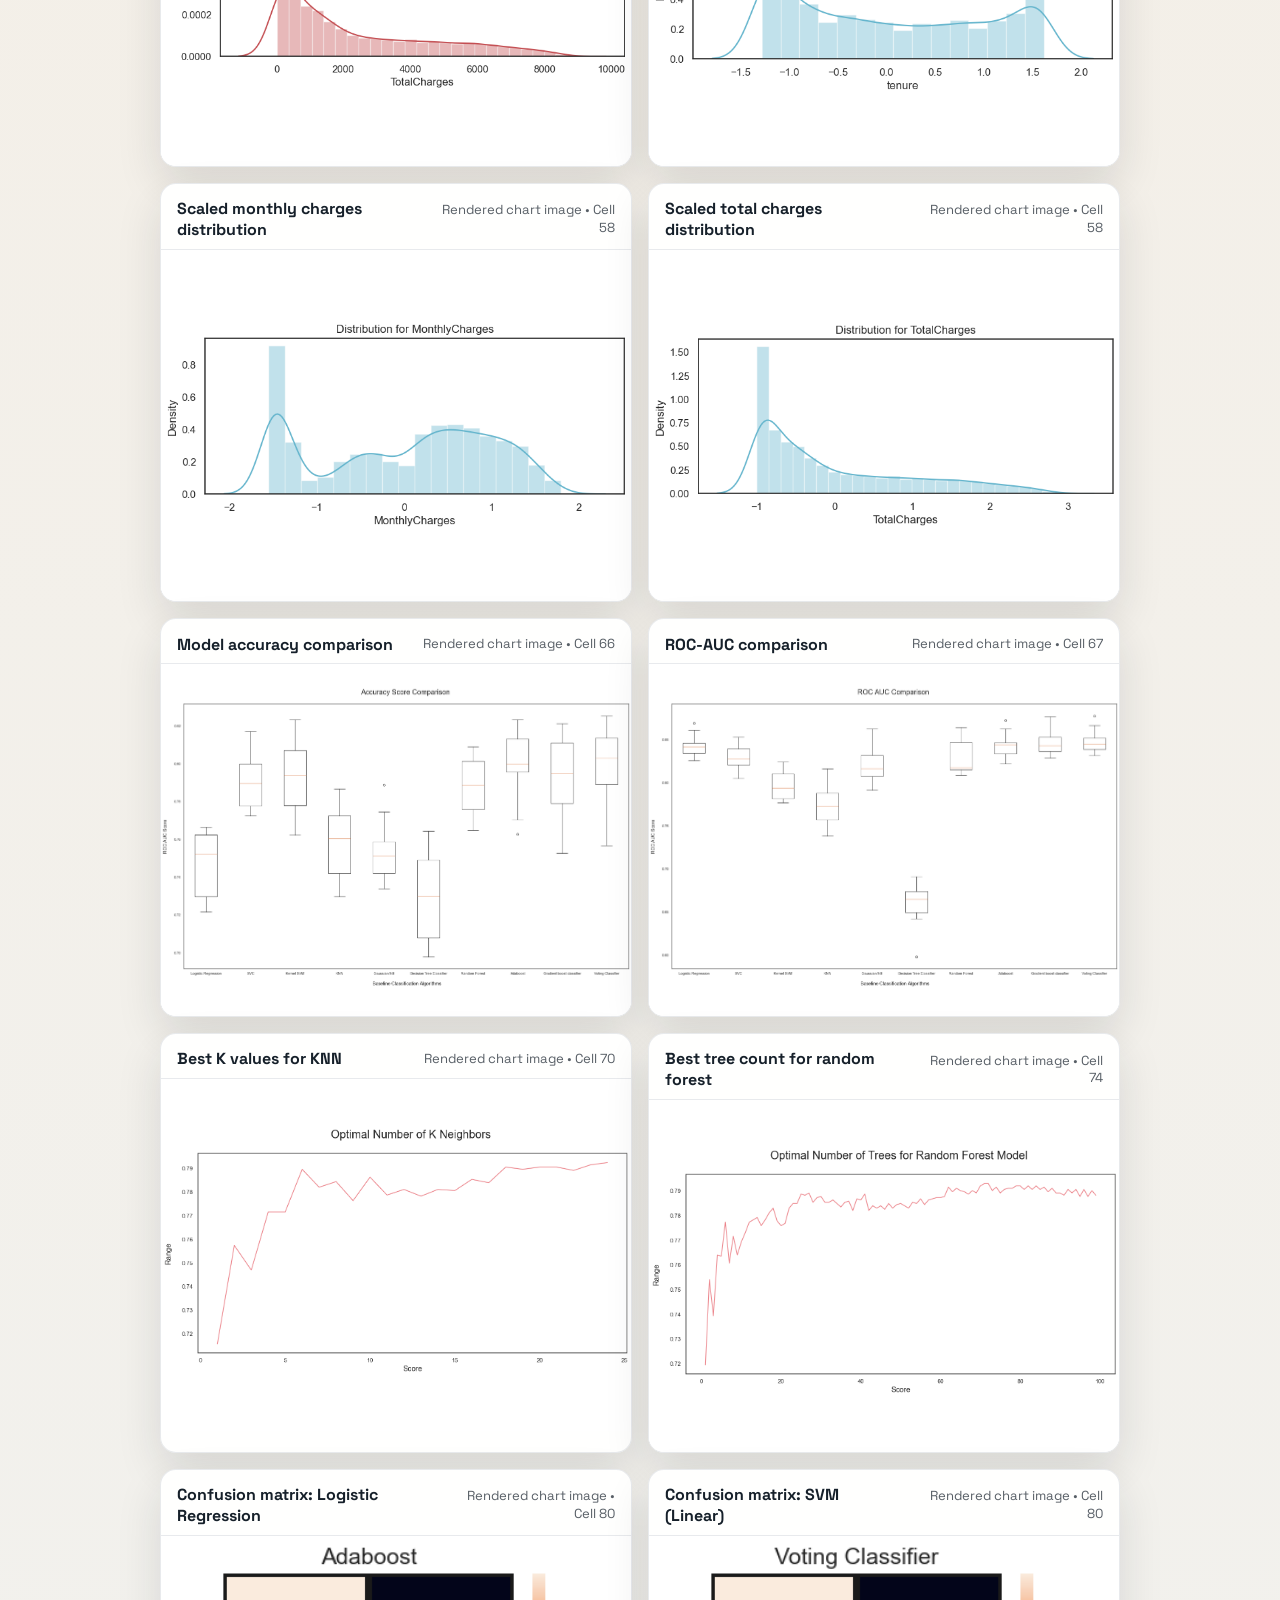
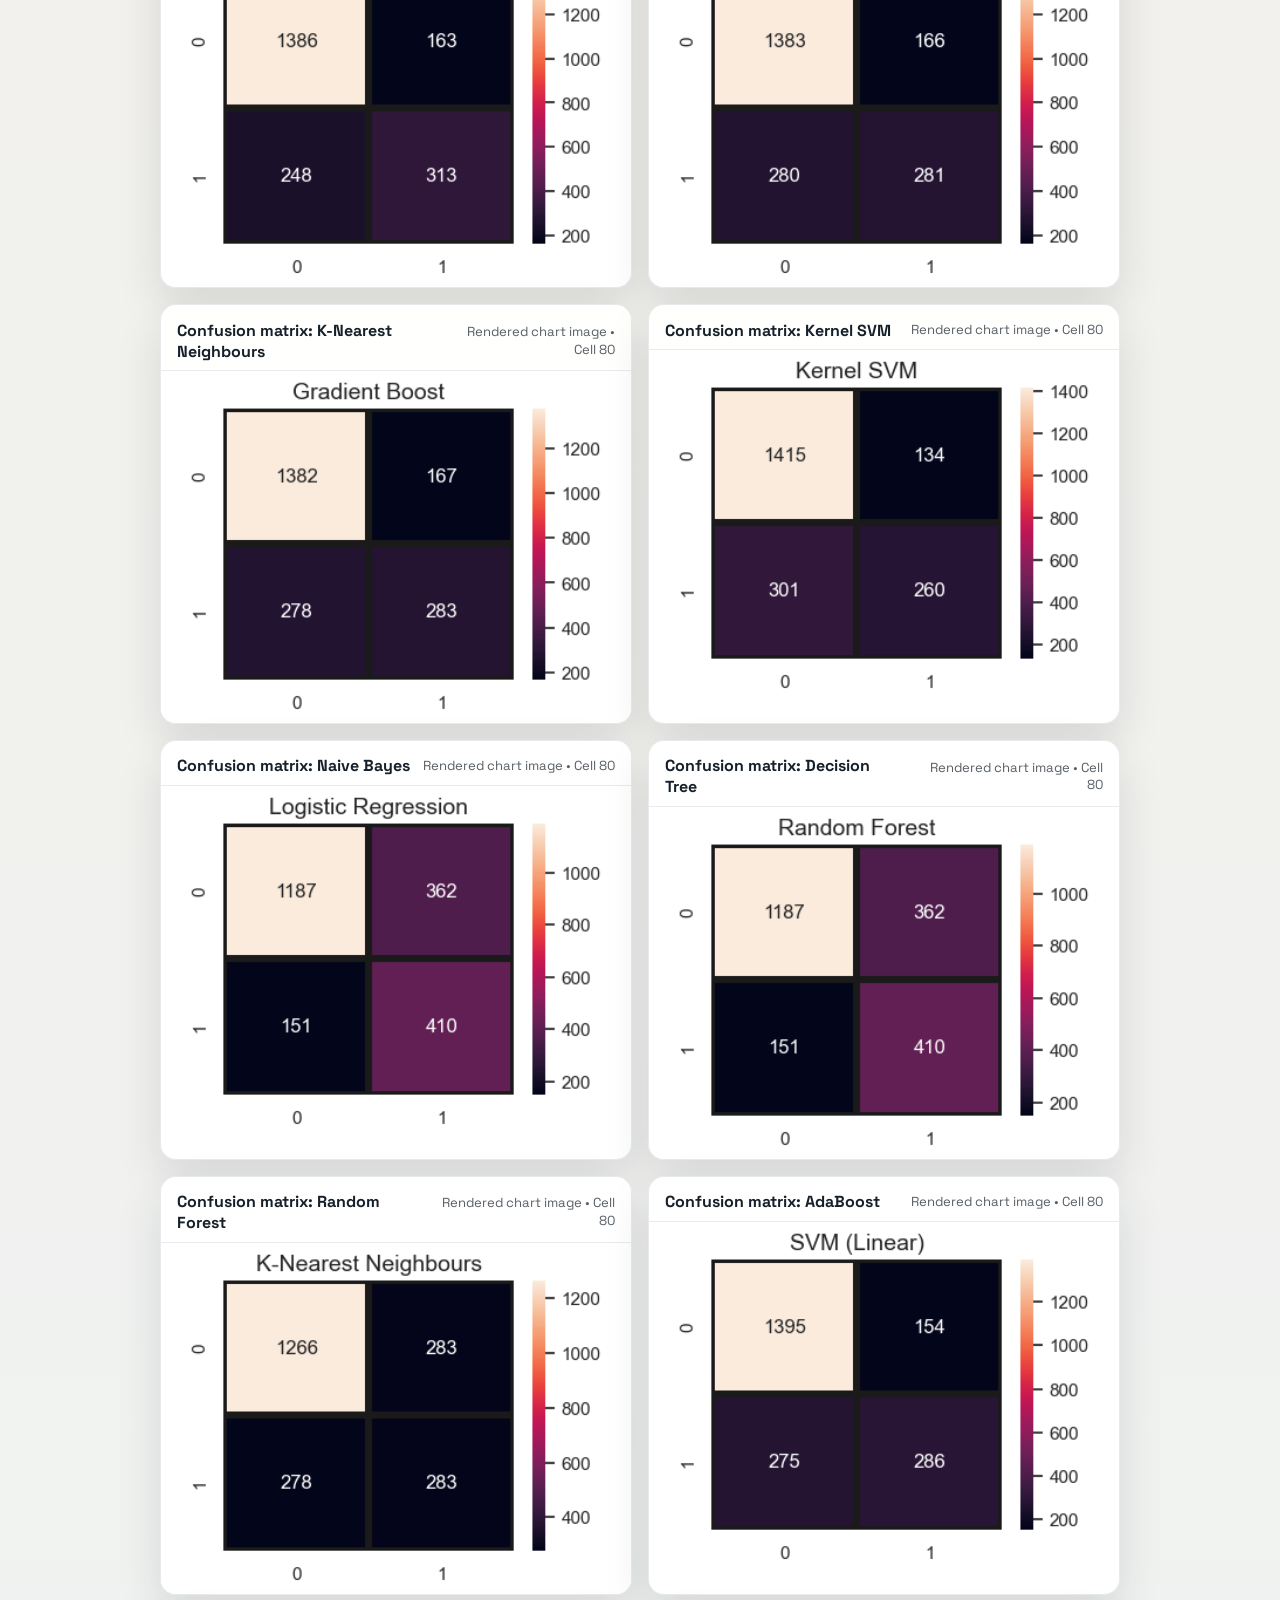
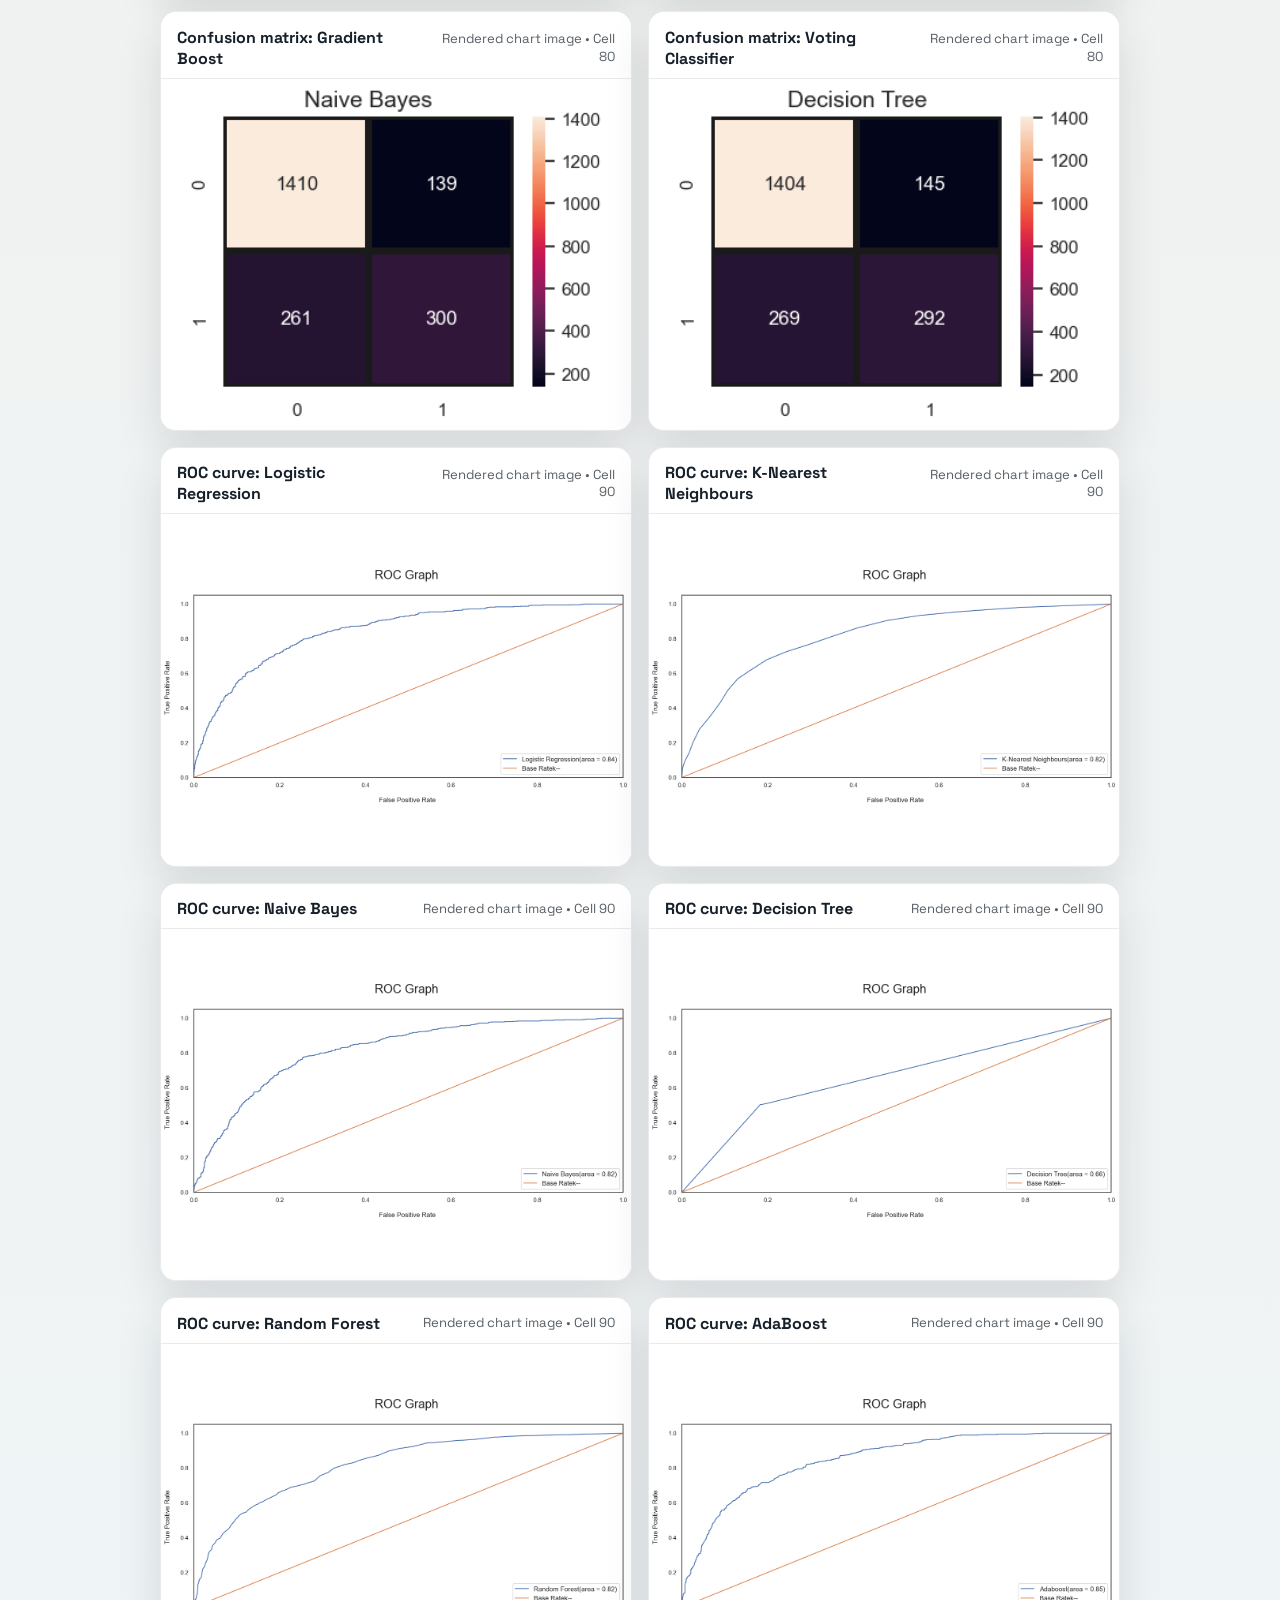
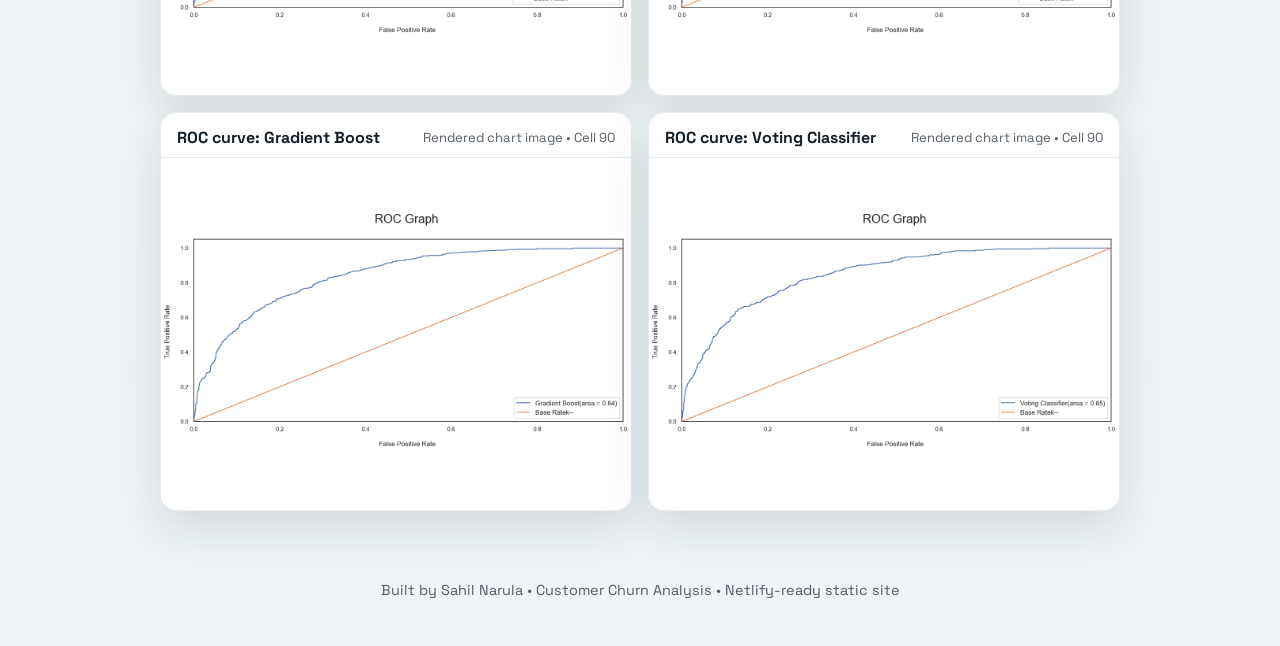
==== commit 7db45635: "Polish website for recruiter-ready presentation and mobile chart view" ====
--- a/website/index.html
+++ b/website/index.html
@@ -19,17 +19,17 @@
       <p class="eyebrow">Machine Learning Project</p>
       <h1>Customer Churn Analysis</h1>
       <p class="subtitle">
-        Built by Sahil Narula. This website explains why customers leave, what the data says,
-        and what I did to study the problem in a way that is easy to follow.
+        Built by Sahil Narula. This project turns raw customer data into a clear business story
+        about why customers leave, what matters most, and how the analysis was done.
       </p>
       <div class="hero-actions">
         <a class="btn btn-primary" href="https://github.com/sahil-narula7/customer-churn-analysis" target="_blank" rel="noreferrer">View GitHub Repo</a>
         <a class="btn btn-secondary" href="#gallery">See the Charts</a>
       </div>
       <div class="hero-meta">
-        <div><strong>48</strong><span>charts from the notebook</span></div>
+        <div><strong>48</strong><span>charts presented clearly</span></div>
         <div><strong>10+</strong><span>models compared</span></div>
-        <div><strong>Netlify</strong><span>easy web sharing</span></div>
+        <div><strong>Netlify</strong><span>ready to share</span></div>
       </div>
     </div>
     <aside class="hero-panel">
@@ -45,30 +45,30 @@
 
   <main class="content">
     <section class="card reveal">
-      <h2>What I did and why</h2>
+      <h2>Project summary</h2>
       <div class="highlights-grid">
         <div>
+          <h3>Business problem</h3>
+          <p>Understand which customer behaviors are linked to churn so the business can take action earlier.</p>
+        </div>
+        <div>
           <h3>What I did</h3>
-          <p>I cleaned the data, looked for patterns, compared several models, and tuned the better ones.</p>
+          <p>I cleaned the dataset, explored the main patterns, built models, compared results, and tuned the best ones.</p>
         </div>
         <div>
           <h3>What I got</h3>
-          <p>A complete churn analysis with clear findings and a website that presents the work in a simple way.</p>
-        </div>
-        <div>
-          <h3>Why it matters</h3>
-          <p>It helps show which customers are more likely to leave so a business can focus on keeping them.</p>
+          <p>A clear churn analysis, a set of model results, and a website that makes the work easy to present.</p>
         </div>
       </div>
     </section>
 
     <section class="card reveal">
-      <h2>How the analysis was done</h2>
+      <h2>How I worked</h2>
       <div class="timeline">
-        <div><span>01</span> Clean the data</div>
-        <div><span>02</span> Study the patterns</div>
-        <div><span>03</span> Compare models</div>
-        <div><span>04</span> Improve the best ones</div>
+        <div><span>01</span> Clean and prepare the data</div>
+        <div><span>02</span> Study customer behavior</div>
+        <div><span>03</span> Compare machine learning models</div>
+        <div><span>04</span> Tune the strongest models</div>
       </div>
     </section>
 
@@ -89,19 +89,19 @@
 
     <section class="card reveal insight-card">
       <div>
-        <h2>What the charts say</h2>
-        <p>People on monthly plans, customers with certain billing habits, and users with shorter tenure are more likely to churn.</p>
+        <h2>What the charts show</h2>
+        <p>Monthly plans, billing habits, service usage, and shorter tenure are strongly linked to churn risk.</p>
       </div>
       <div class="insight-stat">
         <strong>Full visual story</strong>
-        <span>Every chart from the notebook is shown below in a simple gallery.</span>
+        <span>Every chart from the notebook is shown below with a simple title.</span>
       </div>
     </section>
 
     <section class="gallery-section reveal" id="gallery">
       <div class="section-heading">
         <h2>Chart Gallery</h2>
-        <p>These charts explain the work step by step using simple titles and the exact outputs from the notebook.</p>
+        <p>These visuals turn the notebook into a presentation that recruiters and hiring managers can scan quickly.</p>
       </div>
       <div id="gallery-grid" class="gallery-grid" aria-live="polite"></div>
     </section>
--- a/website/styles.css
+++ b/website/styles.css
@@ -300,7 +300,7 @@
 
 .gallery-grid {
   display: grid;
-  grid-template-columns: repeat(2, minmax(0, 1fr));
+  grid-template-columns: repeat(auto-fit, minmax(320px, 1fr));
   gap: 1rem;
 }
 
@@ -328,12 +328,15 @@
 .gallery-card .meta {
   font-size: 0.82rem;
   color: rgba(22, 32, 42, 0.72);
+  line-height: 1.35;
+  text-align: right;
 }
 
 .frame-wrap {
   background: #fff;
   aspect-ratio: 4 / 3;
   border-top: 1px solid var(--border);
+  overflow: hidden;
 }
 
 .frame-wrap img,
@@ -397,7 +400,59 @@
     grid-template-columns: 1fr;
   }
 
+  .hero {
+    padding-top: 2rem;
+  }
+
+  .hero-copy,
+  .hero-panel,
+  .card {
+    padding: 1.05rem;
+    border-radius: 1rem;
+  }
+
   .hero-meta {
     grid-template-columns: 1fr;
   }
+
+  .hero-actions {
+    flex-direction: column;
+  }
+
+  .hero-actions .btn {
+    width: 100%;
+    text-align: center;
+  }
+
+  .gallery-grid {
+    gap: 0.85rem;
+  }
+
+  .gallery-card header {
+    flex-direction: column;
+    align-items: flex-start;
+  }
+
+  .gallery-card .meta {
+    text-align: left;
+  }
+
+  .frame-wrap {
+    aspect-ratio: 4 / 3;
+    min-height: 260px;
+  }
+}
+
+@media (max-width: 520px) {
+  .subtitle {
+    font-size: 0.98rem;
+  }
+
+  h1 {
+    font-size: clamp(2rem, 12vw, 3rem);
+  }
+
+  .frame-wrap {
+    min-height: 240px;
+  }
 }
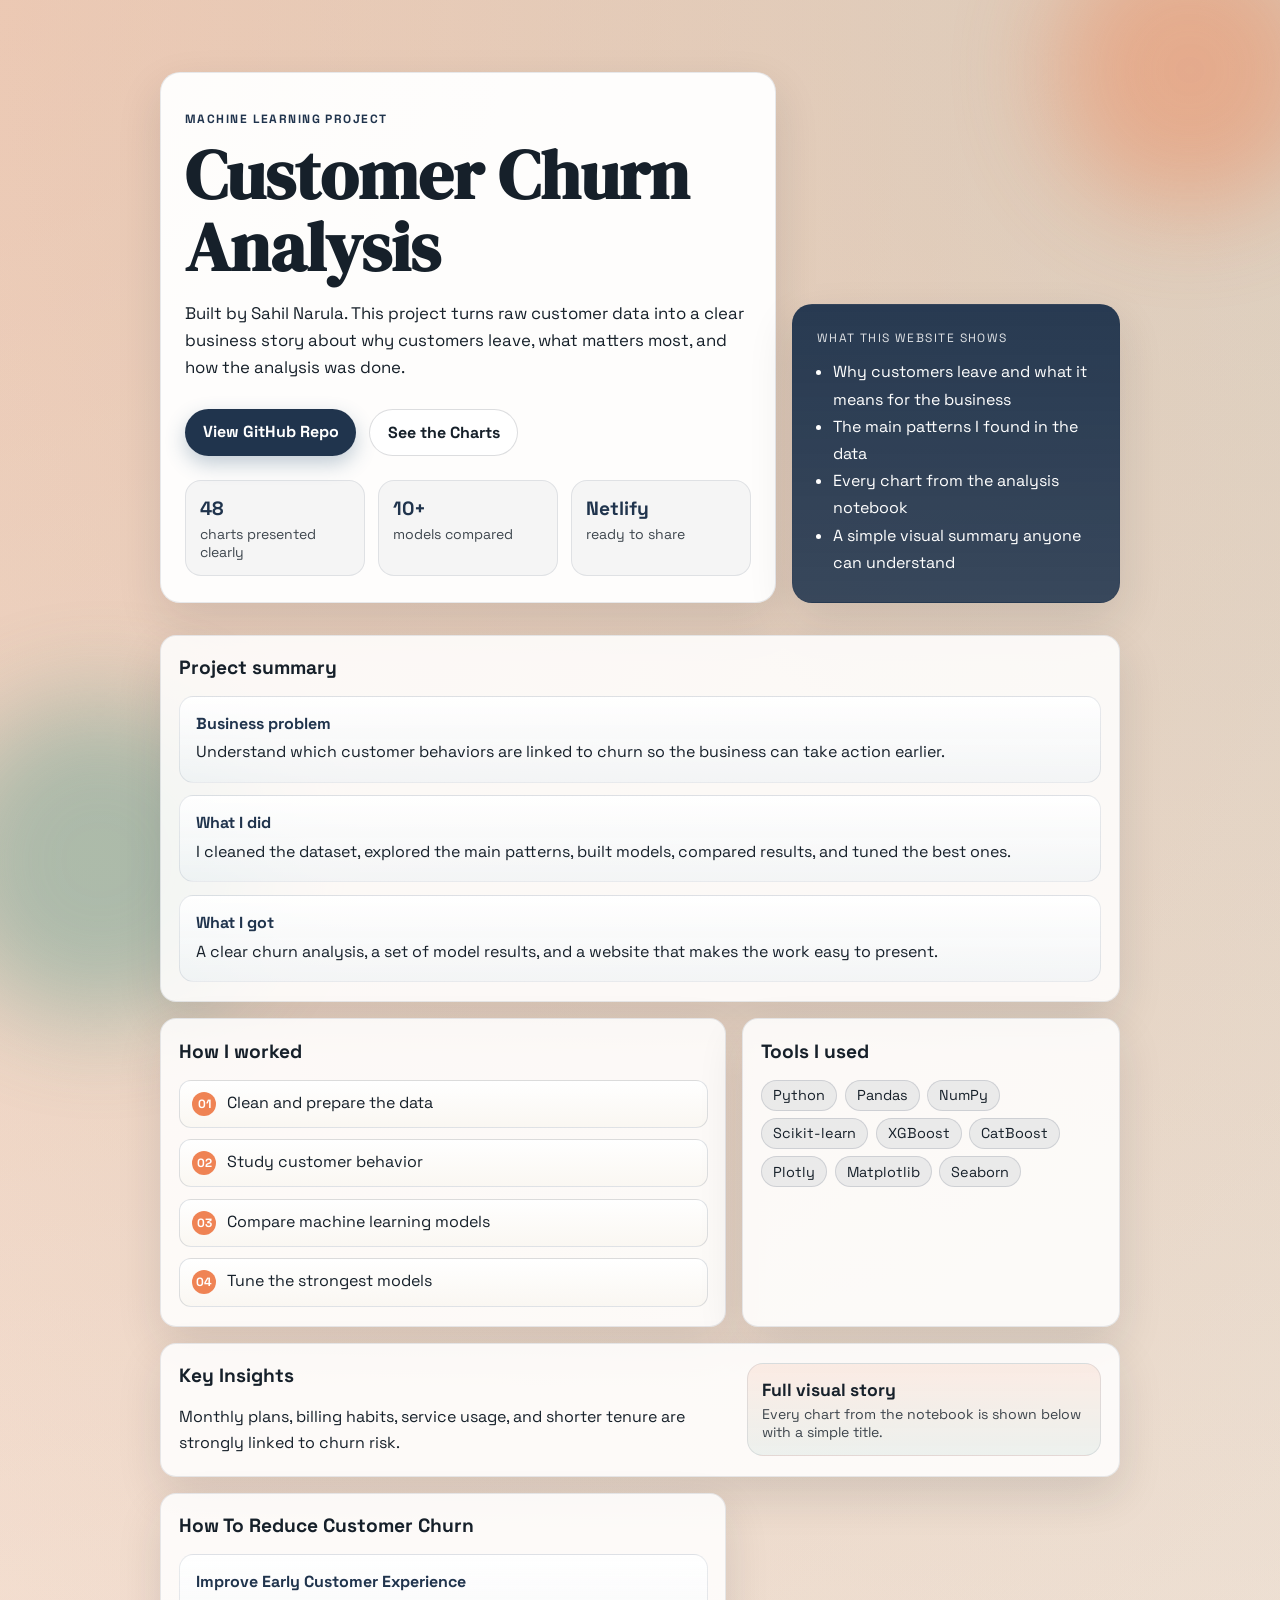
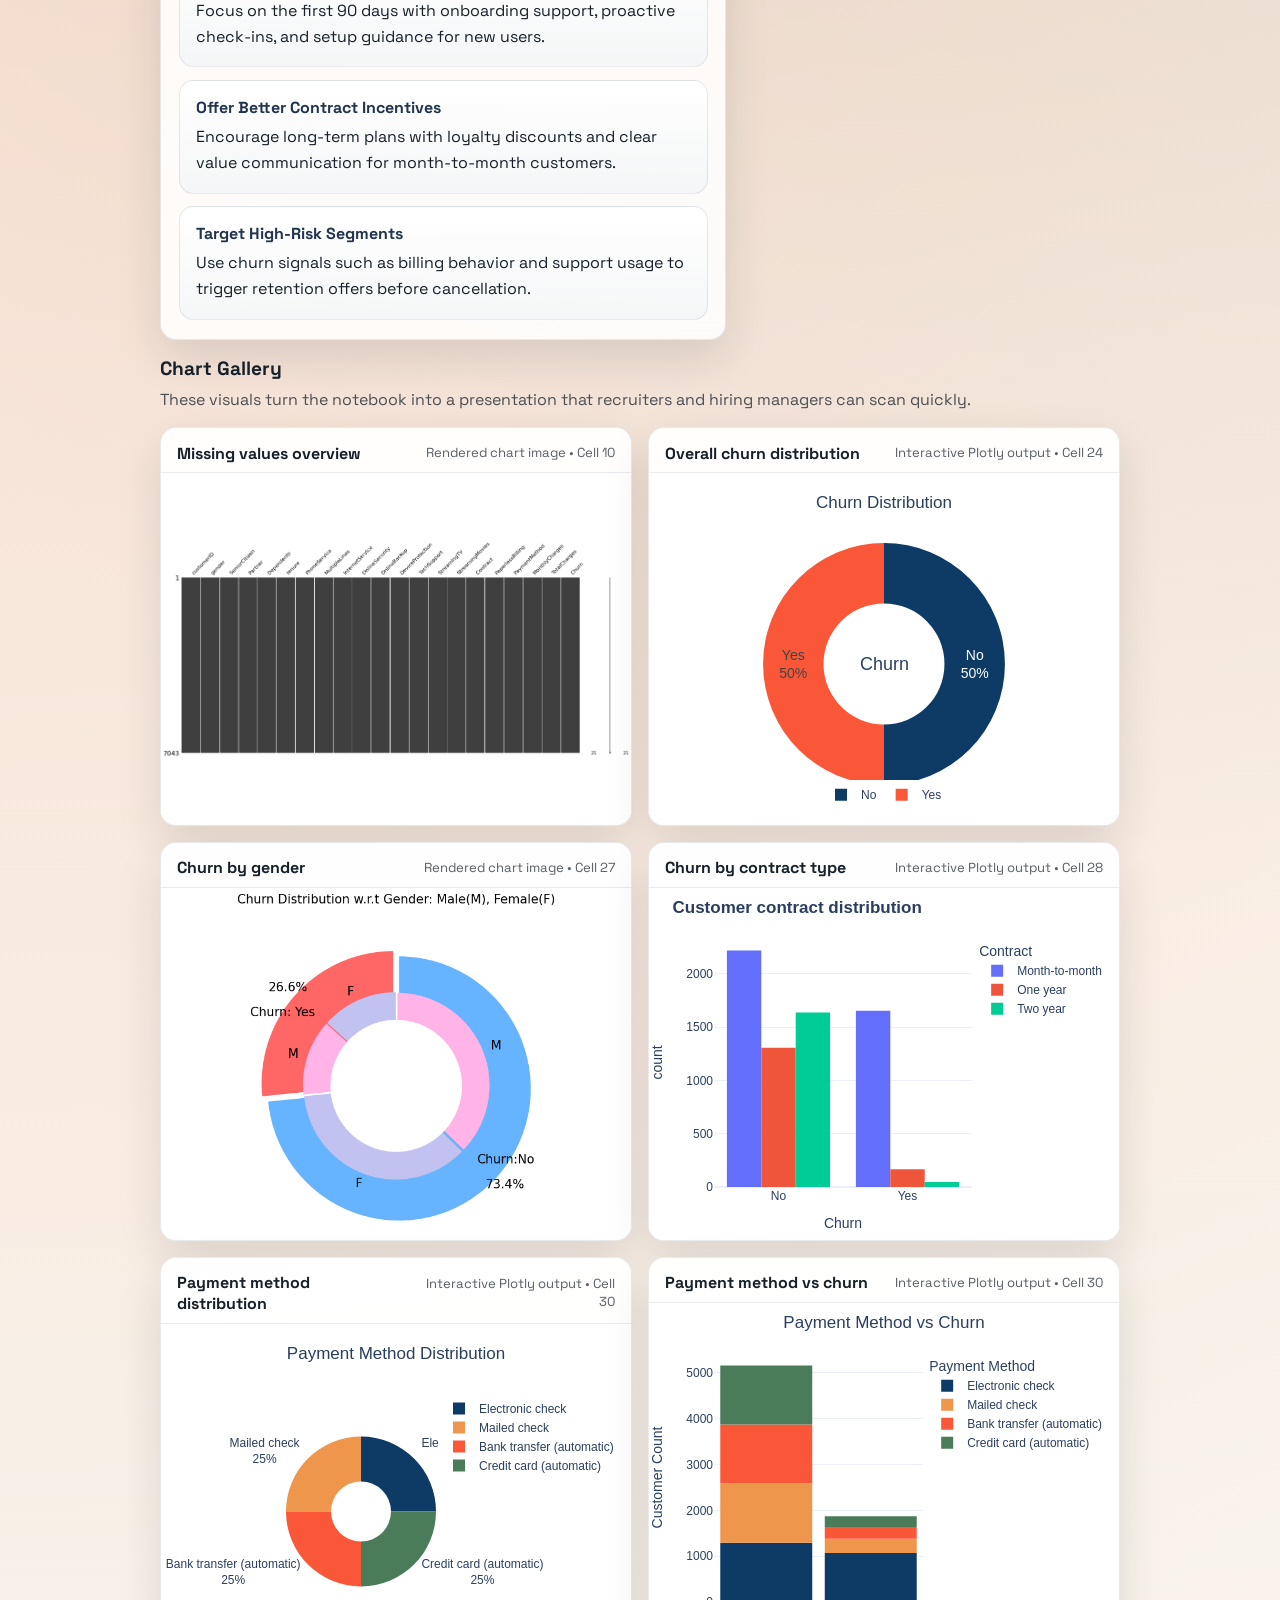
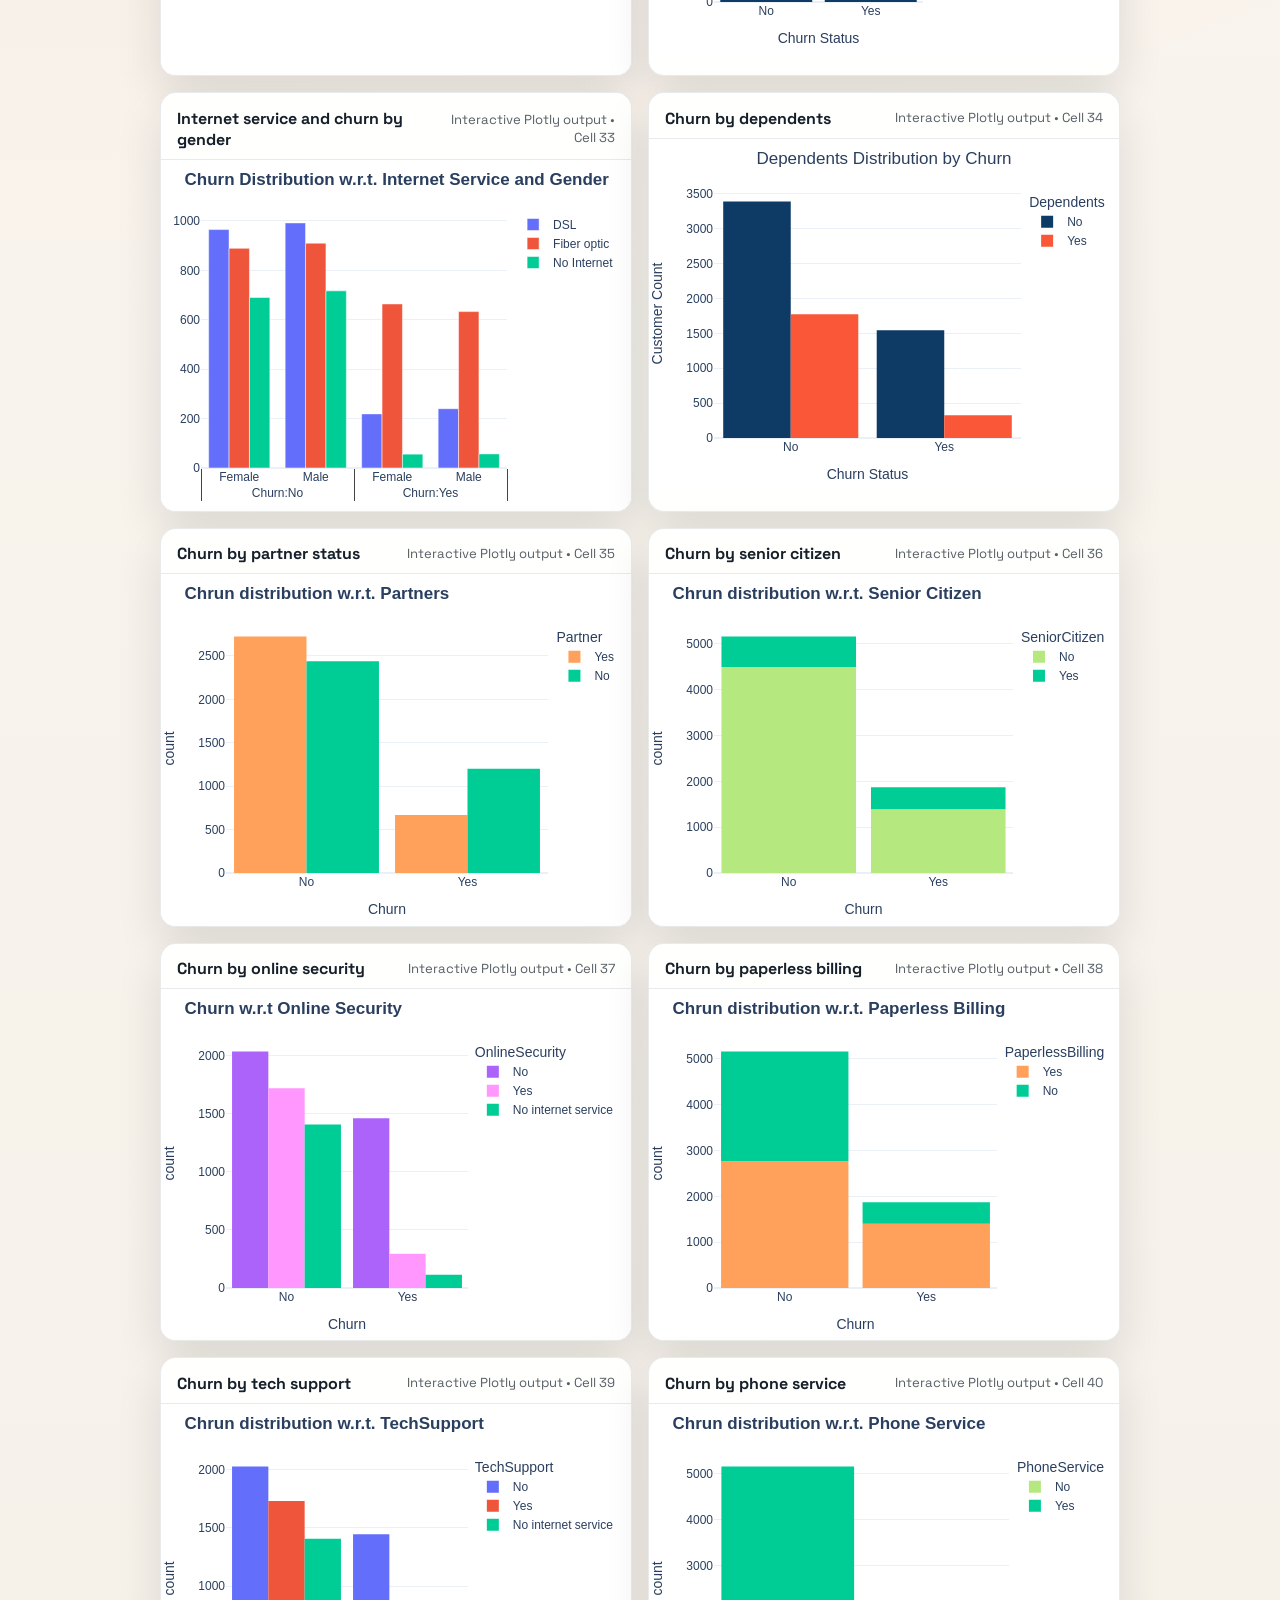
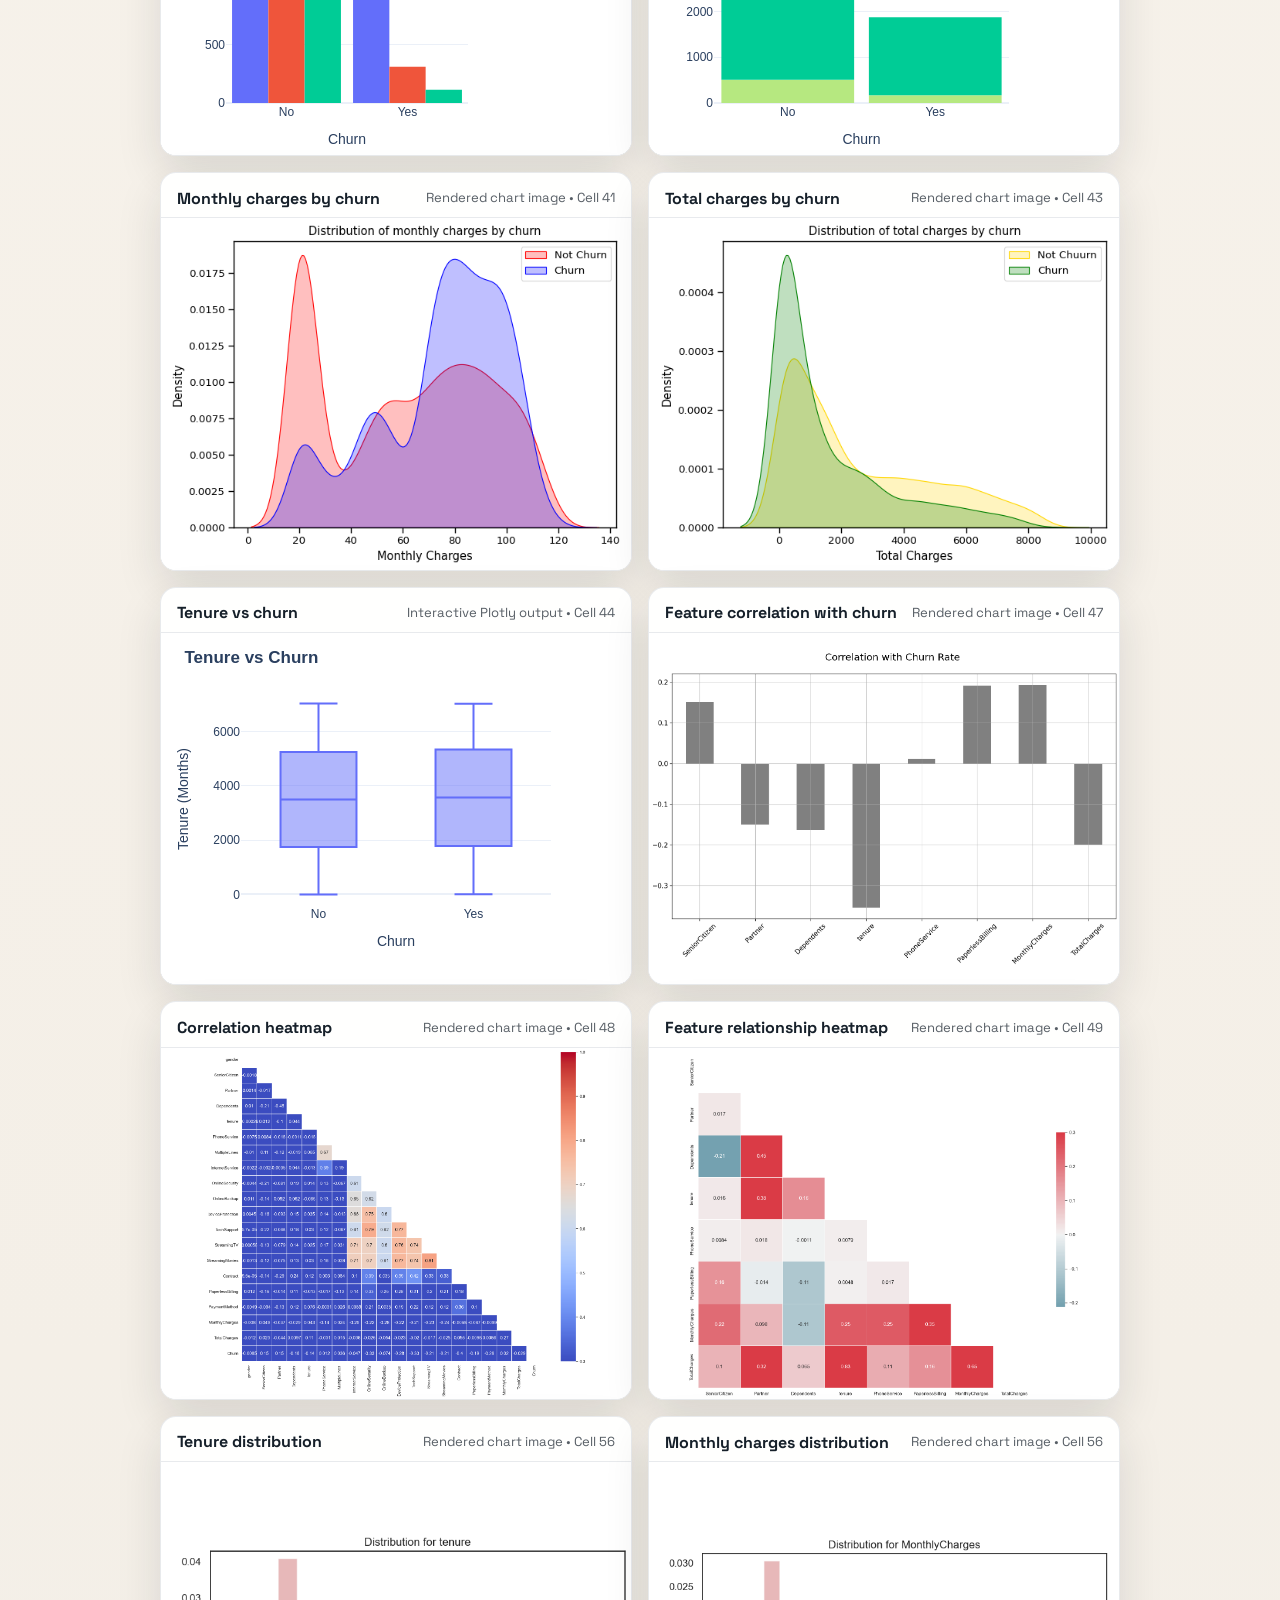
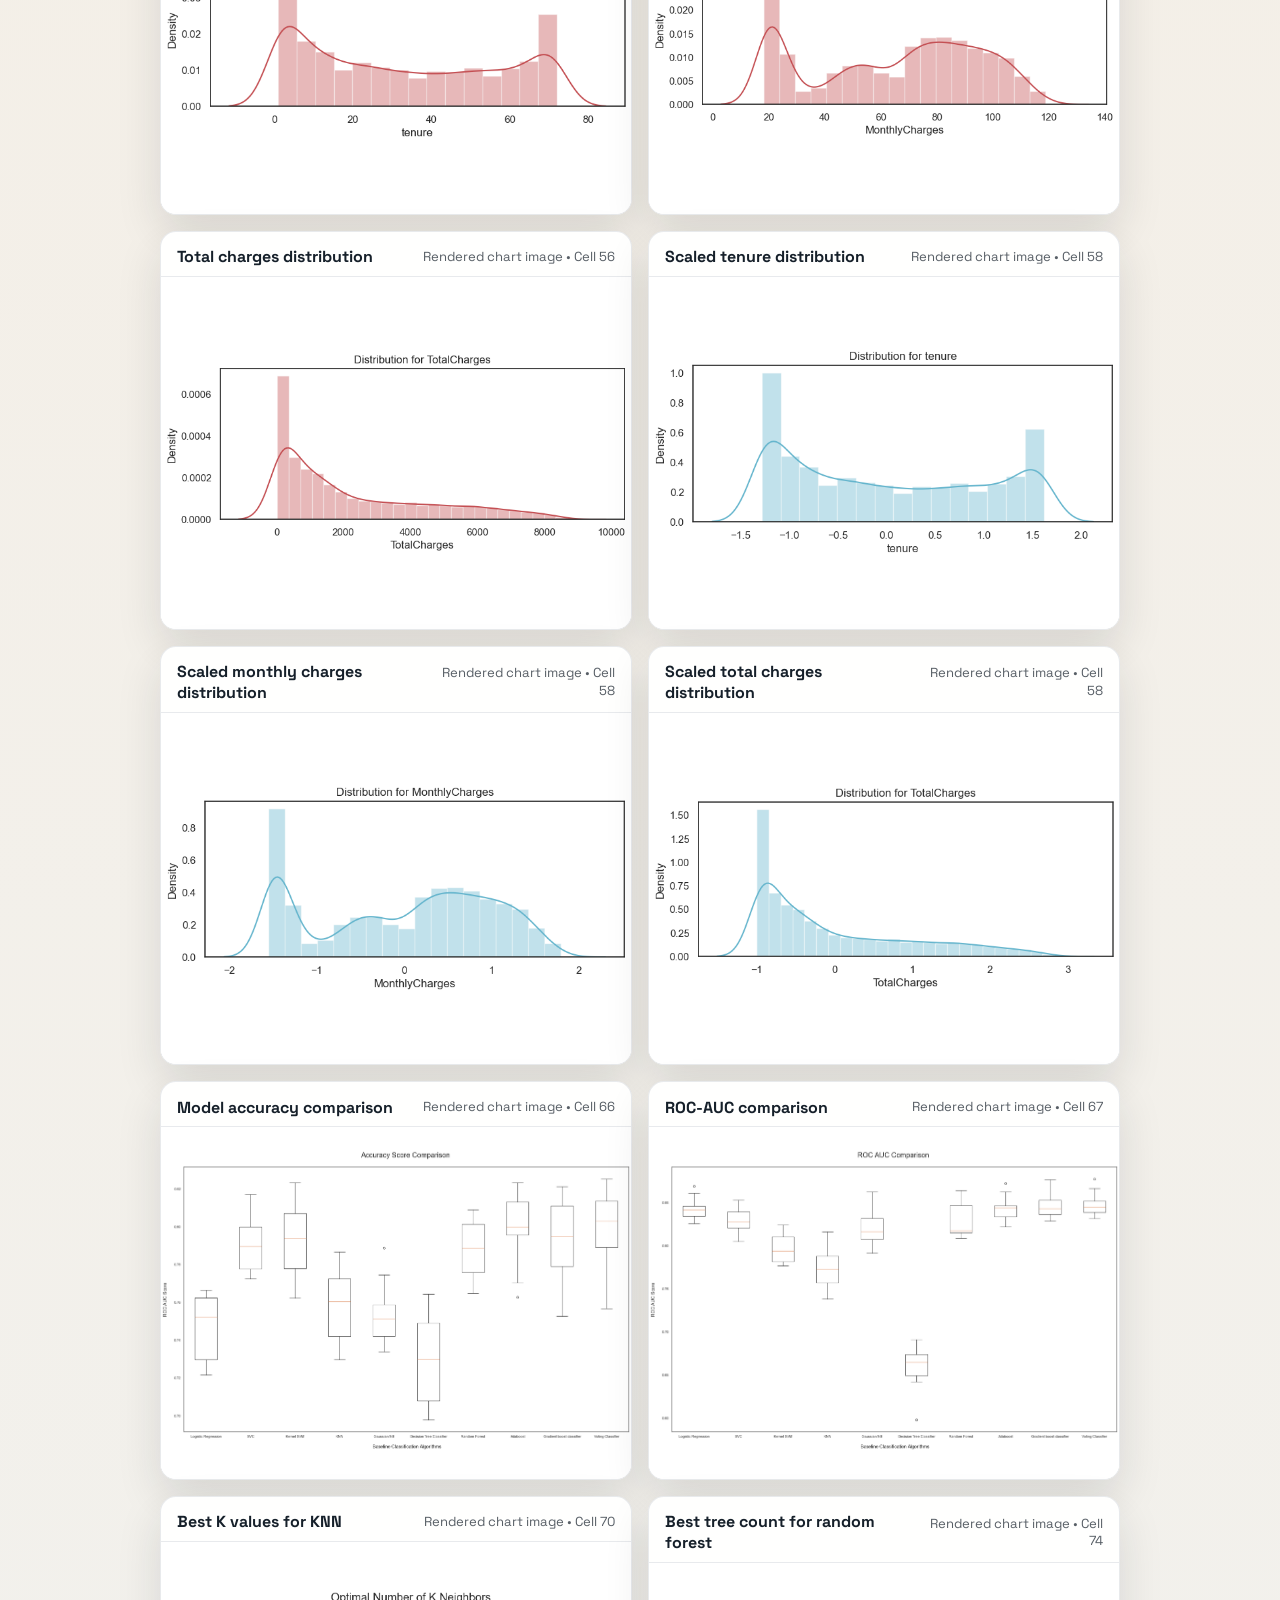
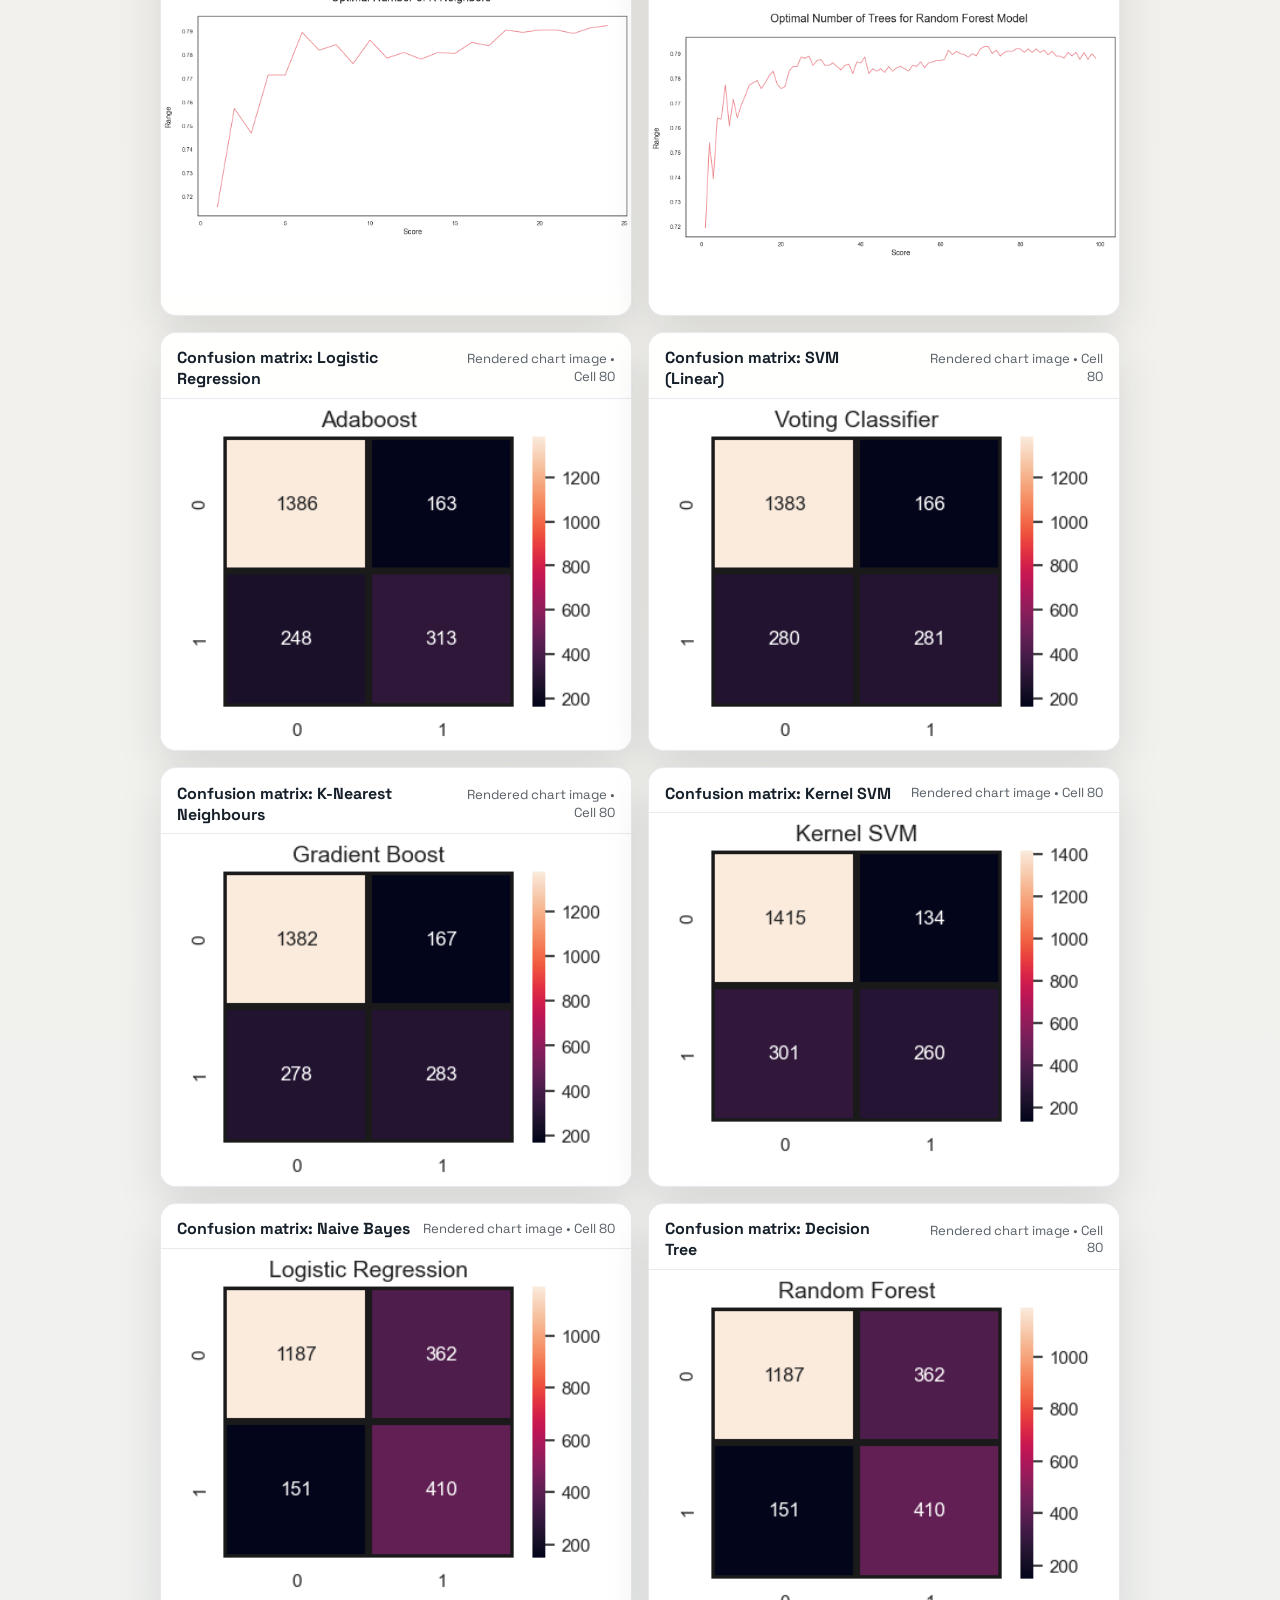
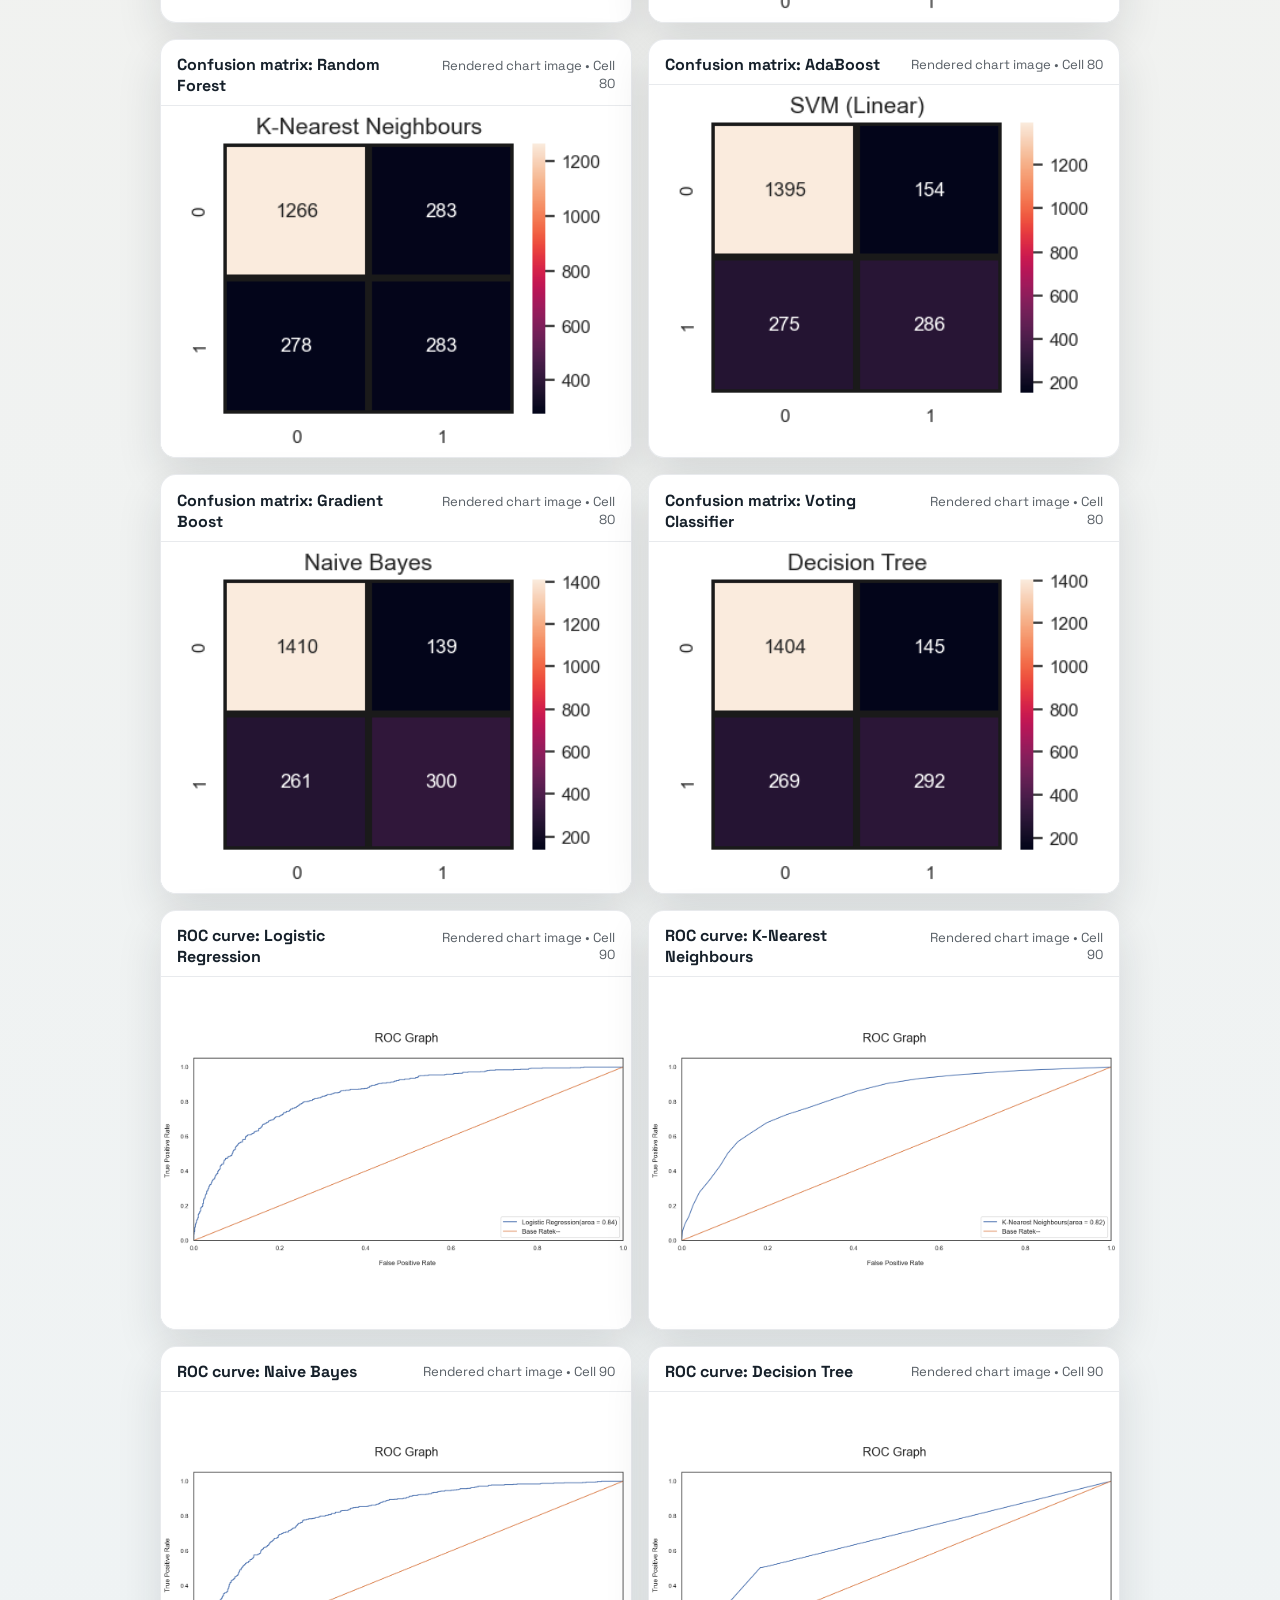
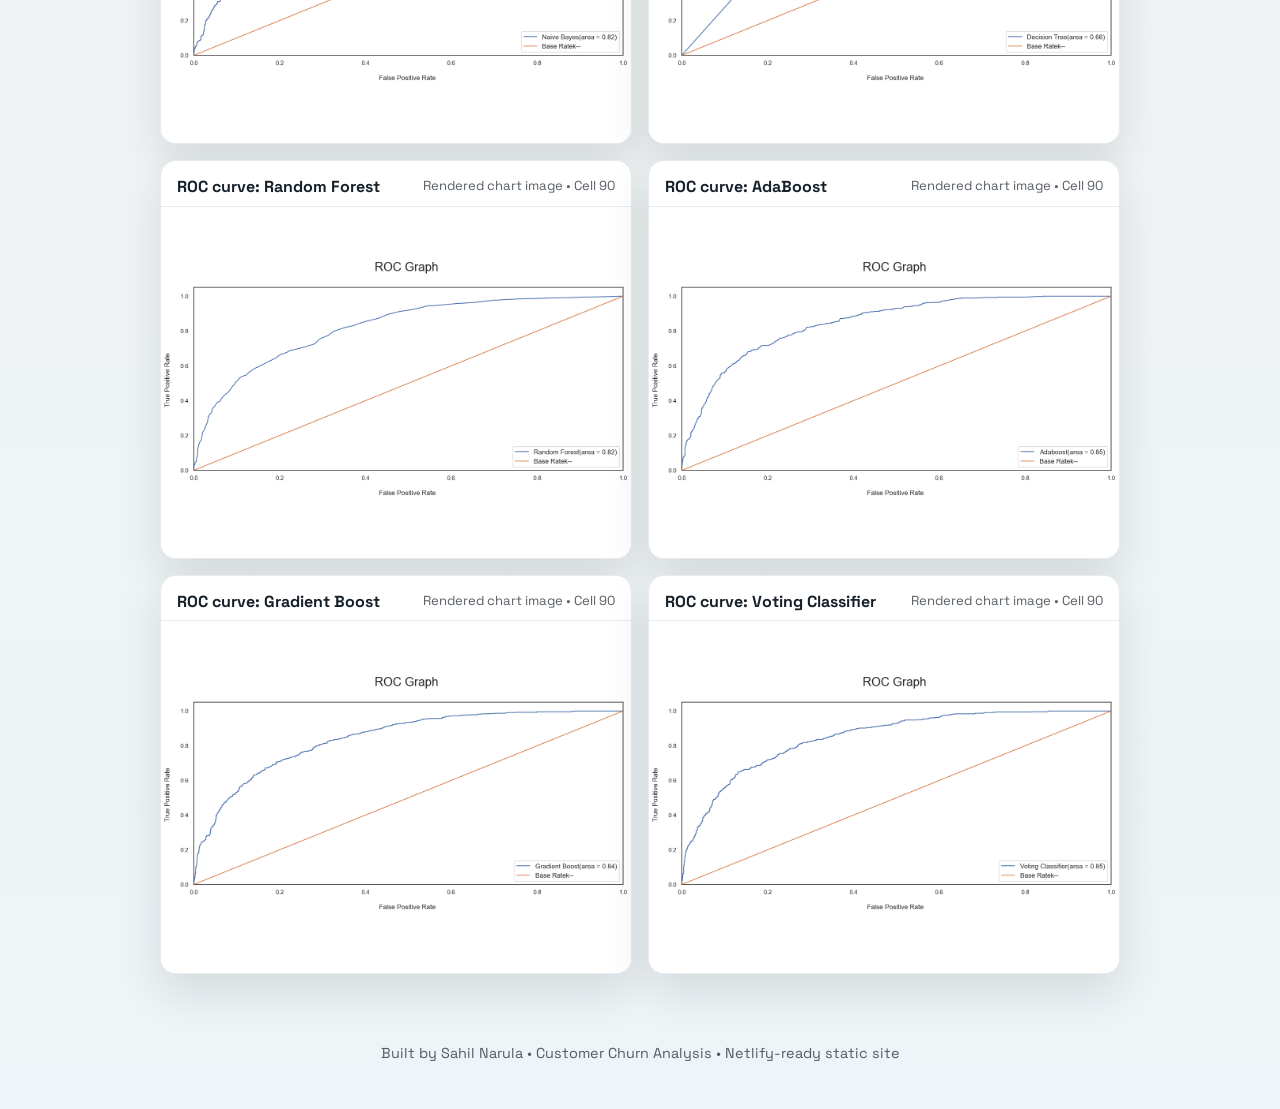
==== commit 65845fba: "Improve chart responsiveness and add churn reduction insights" ====
--- a/website/index.html
+++ b/website/index.html
@@ -89,12 +89,30 @@
 
     <section class="card reveal insight-card">
       <div>
-        <h2>What the charts show</h2>
+        <h2>Key Insights</h2>
         <p>Monthly plans, billing habits, service usage, and shorter tenure are strongly linked to churn risk.</p>
       </div>
       <div class="insight-stat">
         <strong>Full visual story</strong>
         <span>Every chart from the notebook is shown below with a simple title.</span>
+      </div>
+    </section>
+
+    <section class="card reveal">
+      <h2>How To Reduce Customer Churn</h2>
+      <div class="highlights-grid">
+        <div>
+          <h3>Improve Early Customer Experience</h3>
+          <p>Focus on the first 90 days with onboarding support, proactive check-ins, and setup guidance for new users.</p>
+        </div>
+        <div>
+          <h3>Offer Better Contract Incentives</h3>
+          <p>Encourage long-term plans with loyalty discounts and clear value communication for month-to-month customers.</p>
+        </div>
+        <div>
+          <h3>Target High-Risk Segments</h3>
+          <p>Use churn signals such as billing behavior and support usage to trigger retention offers before cancellation.</p>
+        </div>
       </div>
     </section>
 
--- a/website/styles.css
+++ b/website/styles.css
@@ -337,16 +337,20 @@
   aspect-ratio: 4 / 3;
   border-top: 1px solid var(--border);
   overflow: hidden;
+  position: relative;
 }
 
 .frame-wrap img,
 .frame-wrap iframe {
+  position: absolute;
+  inset: 0;
   display: block;
   width: 100%;
   height: 100%;
   border: 0;
   object-fit: contain;
   background: #fff;
+  overflow: hidden;
 }
 
 footer {
@@ -438,8 +442,8 @@
   }
 
   .frame-wrap {
-    aspect-ratio: 4 / 3;
-    min-height: 260px;
+    aspect-ratio: 1 / 1;
+    min-height: 300px;
   }
 }
 
@@ -453,6 +457,7 @@
   }
 
   .frame-wrap {
-    min-height: 240px;
+    aspect-ratio: 1 / 1;
+    min-height: 320px;
   }
 }
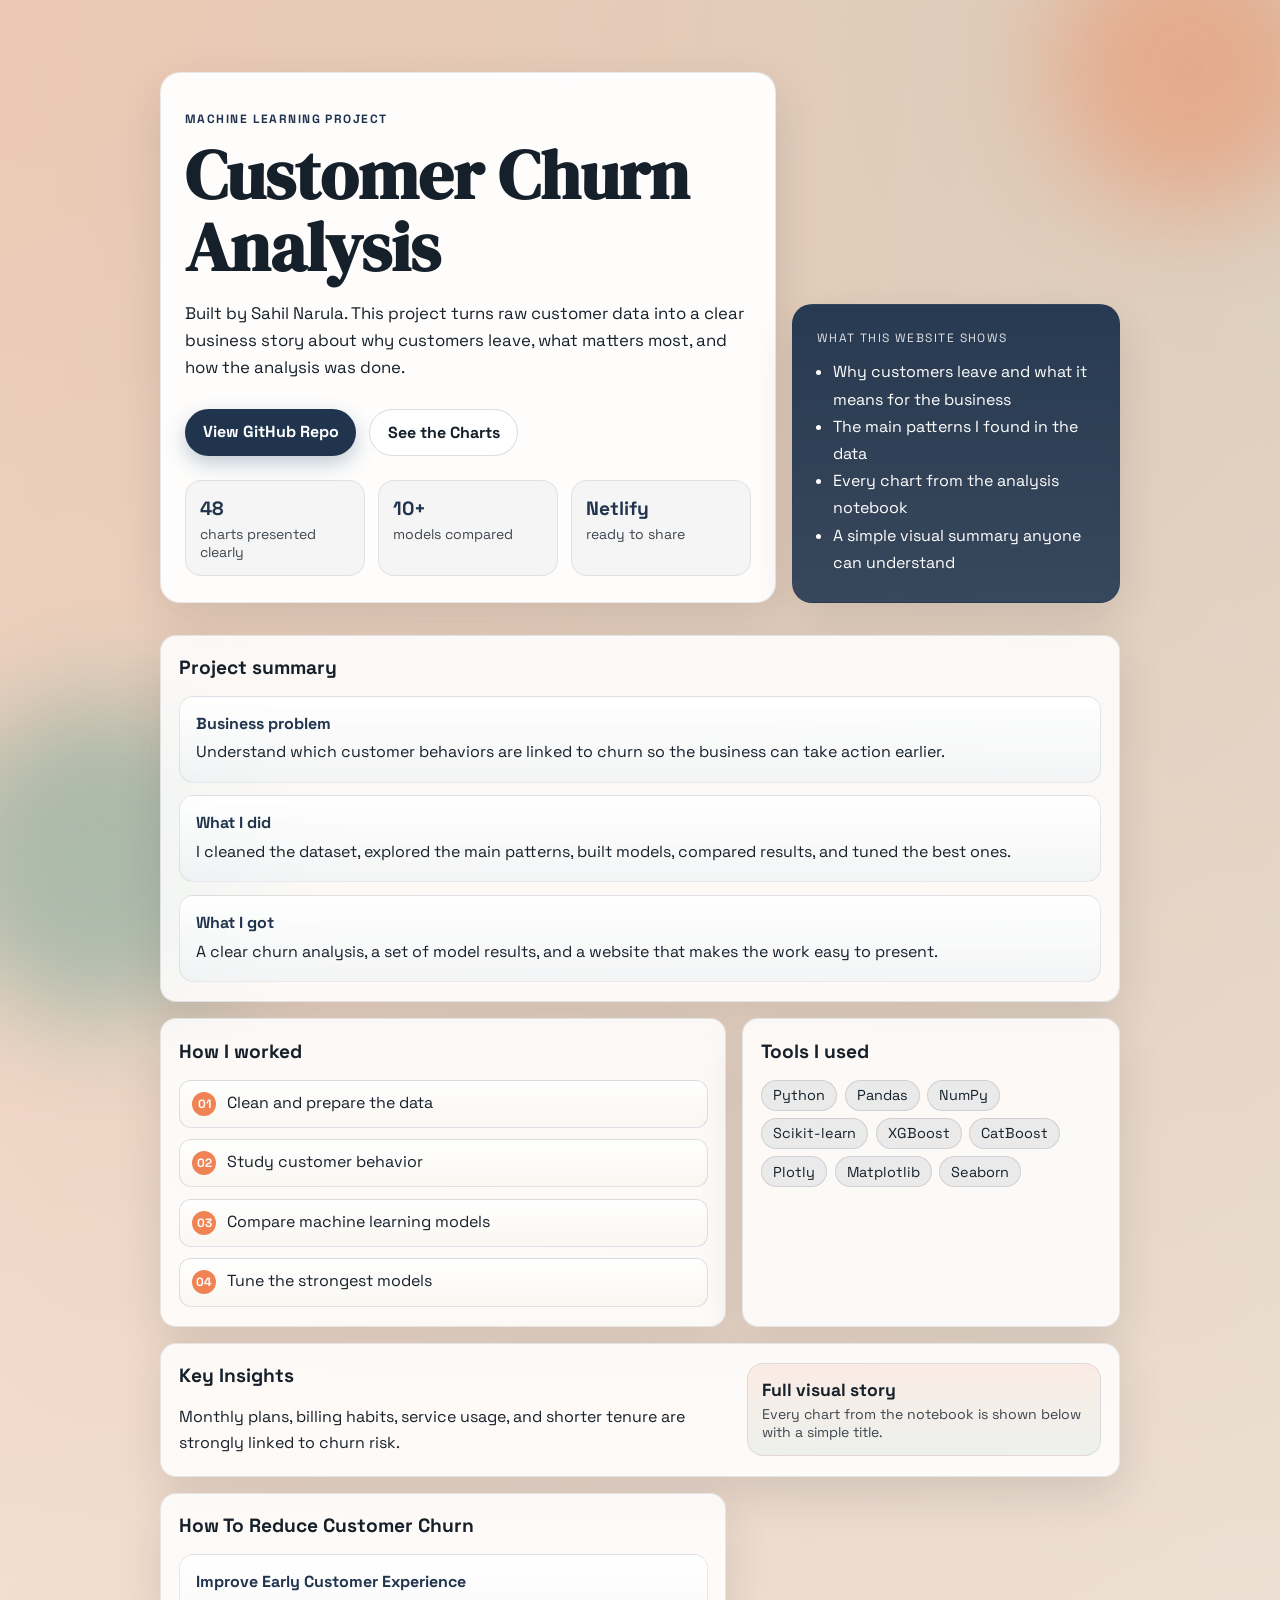
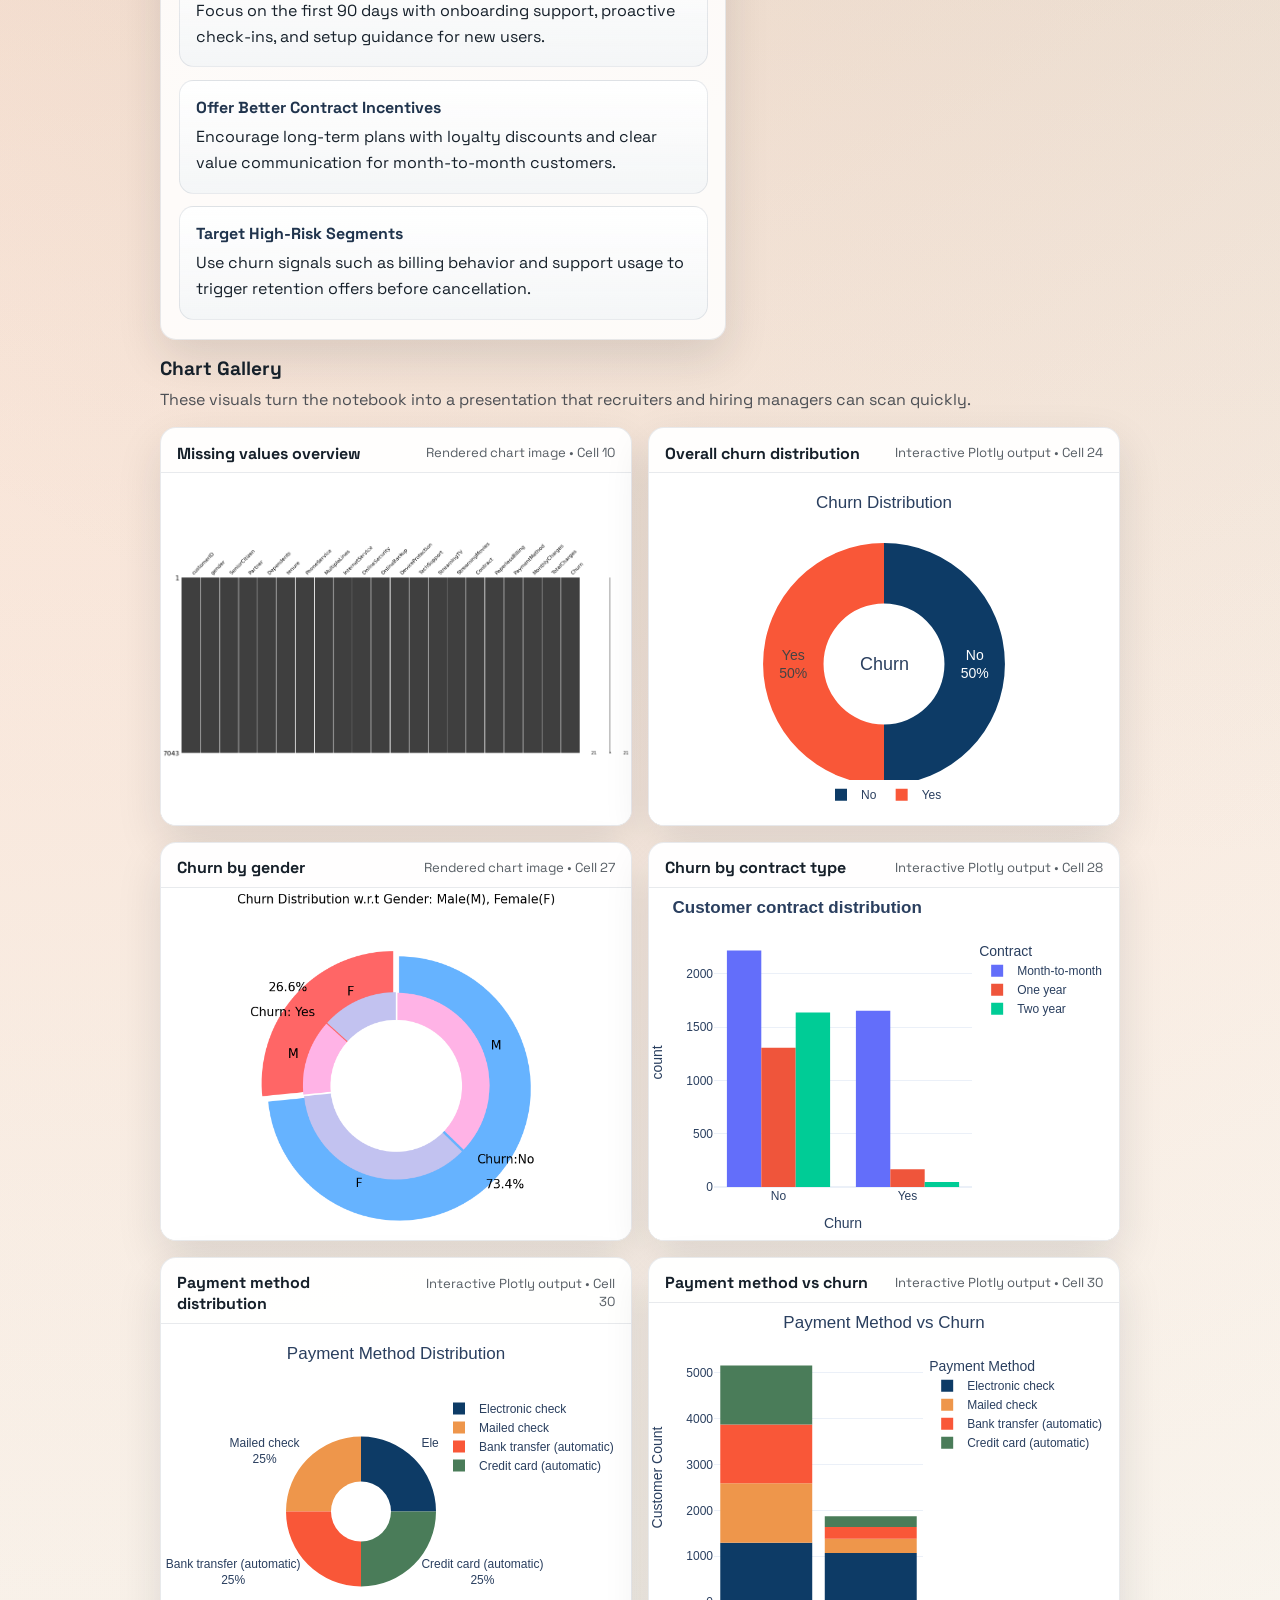
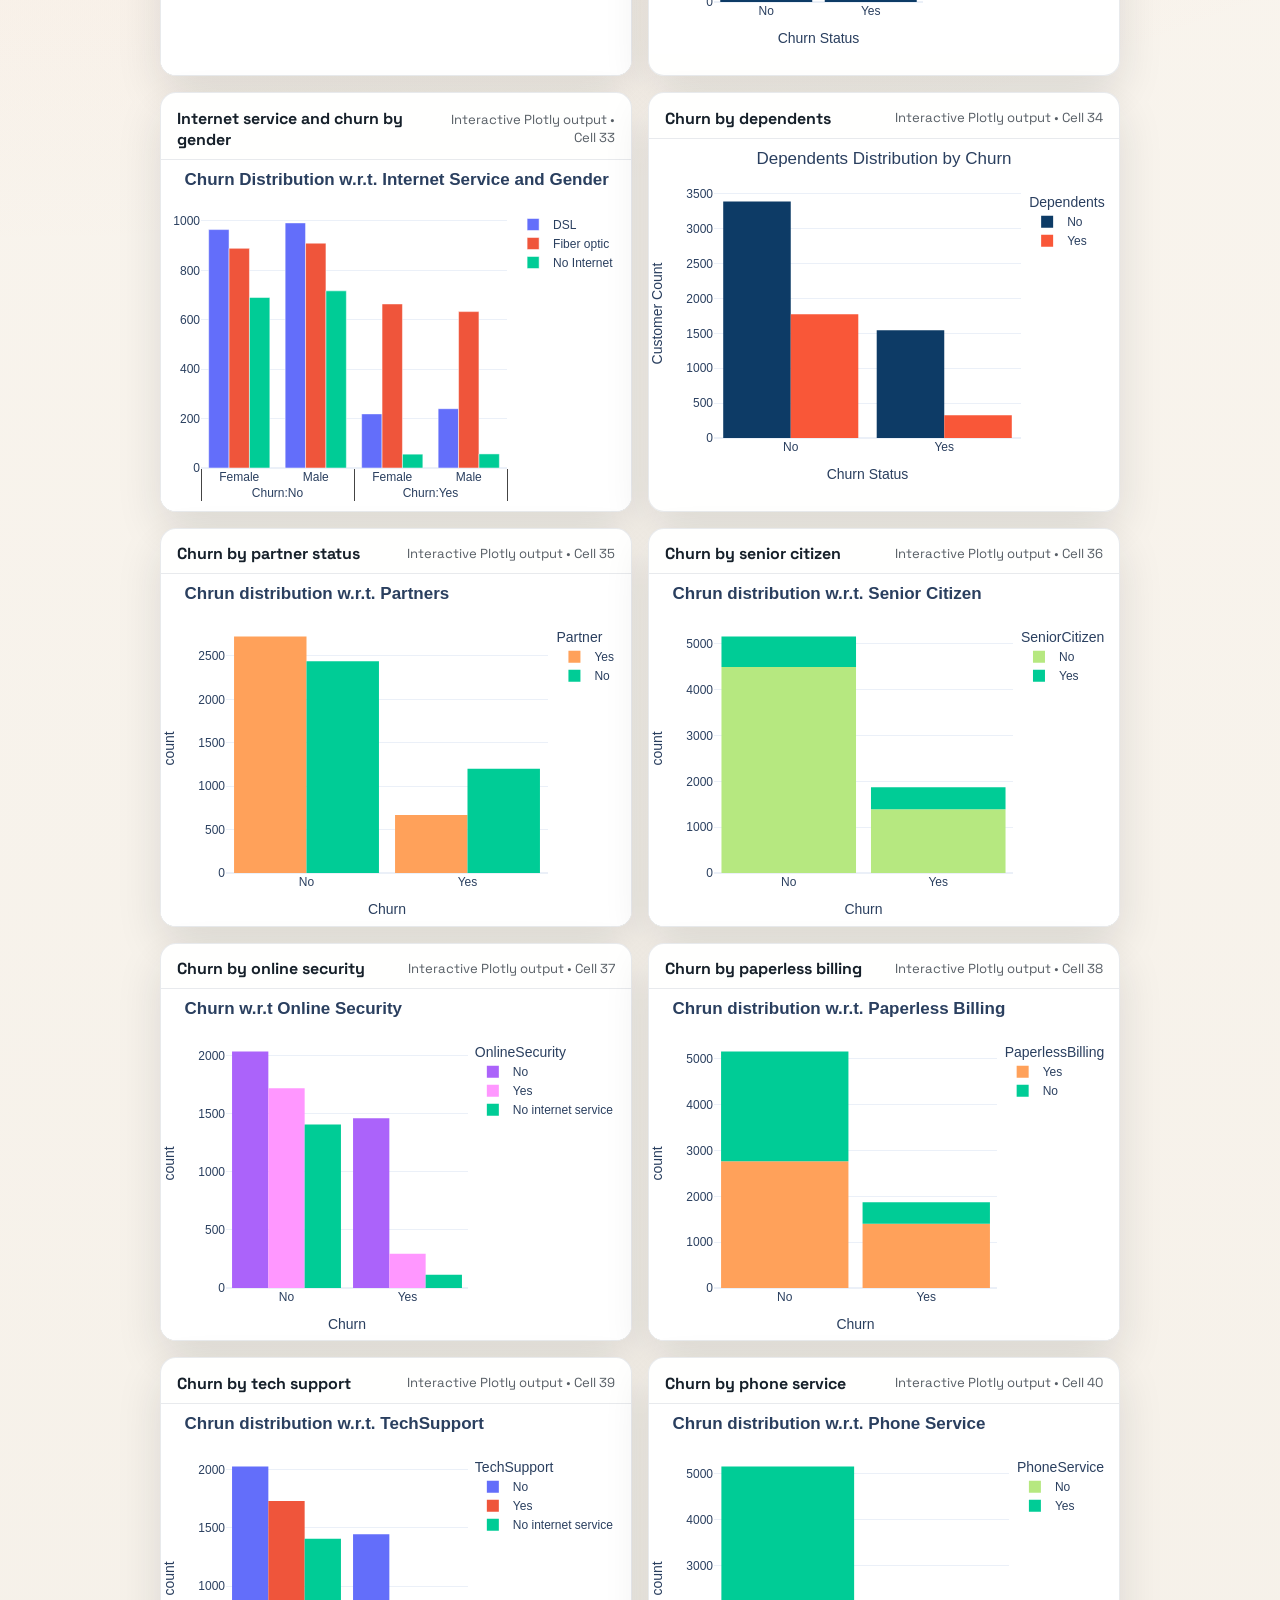
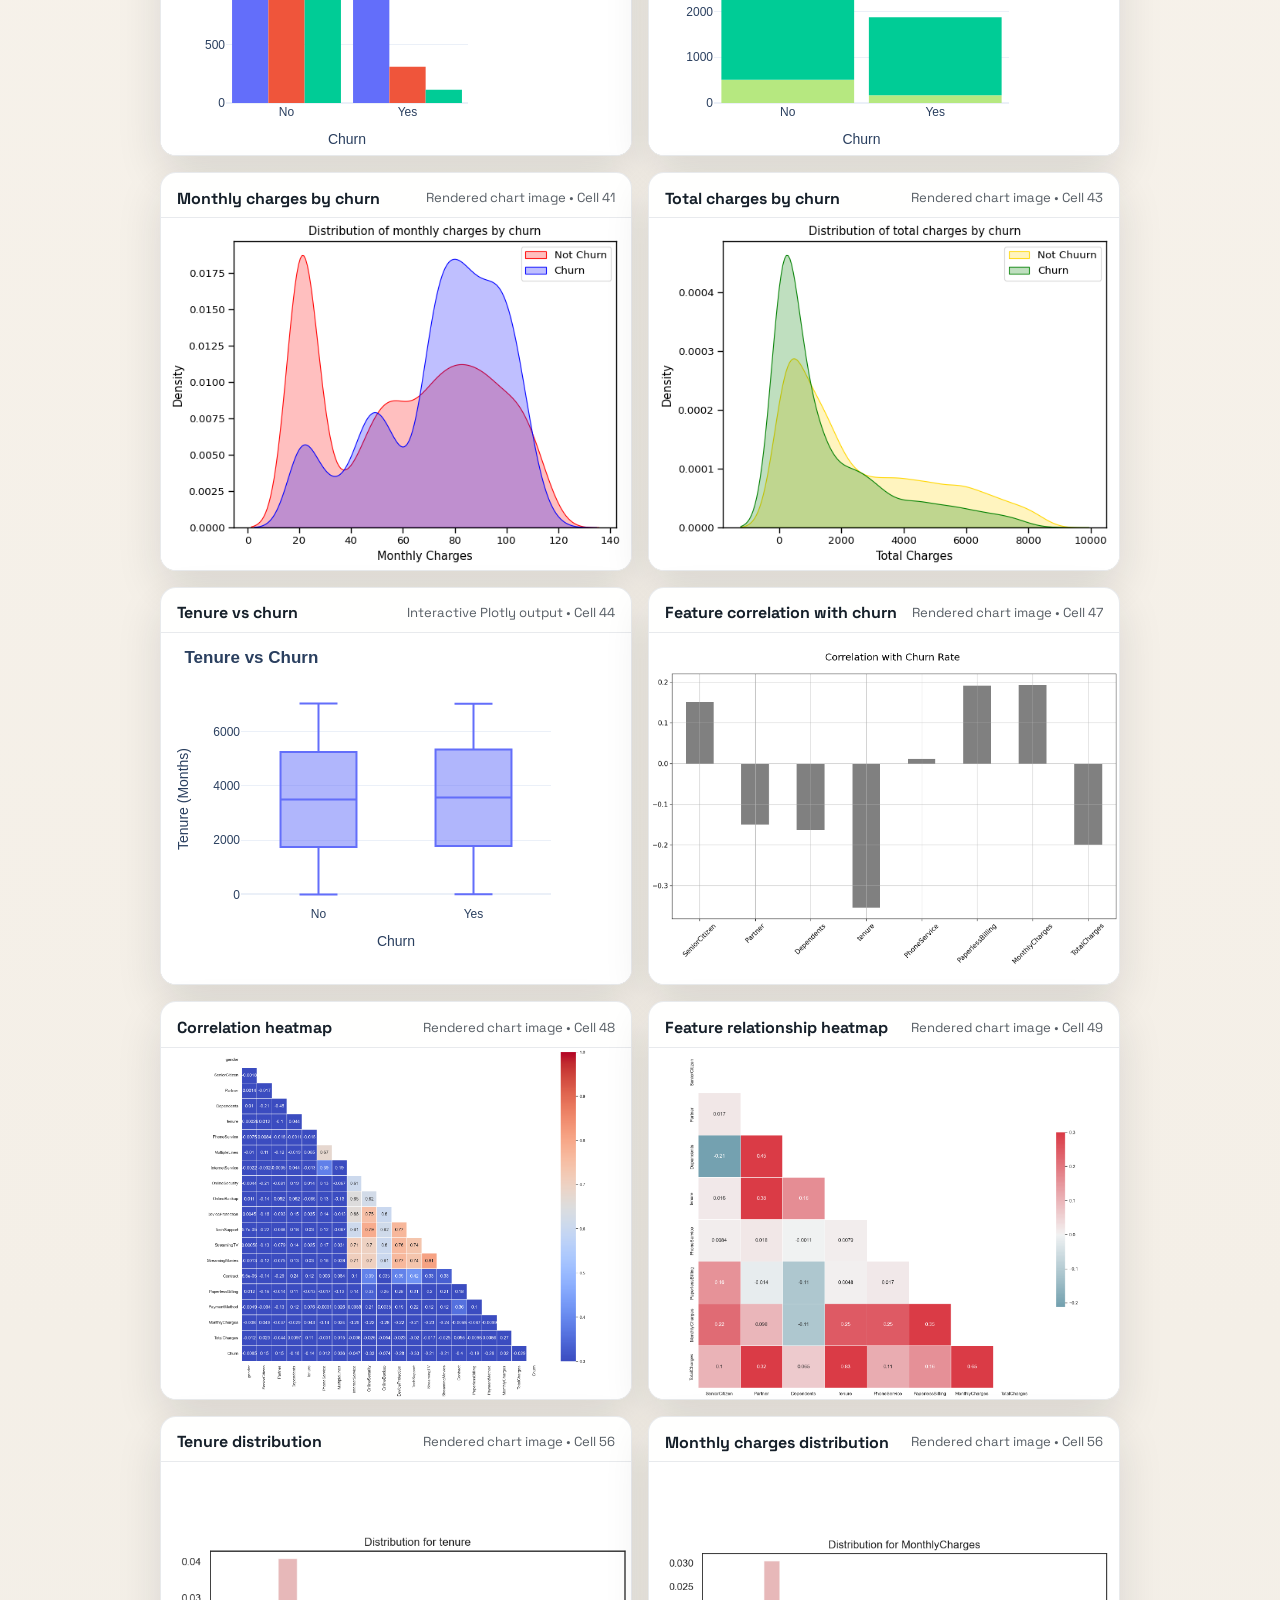
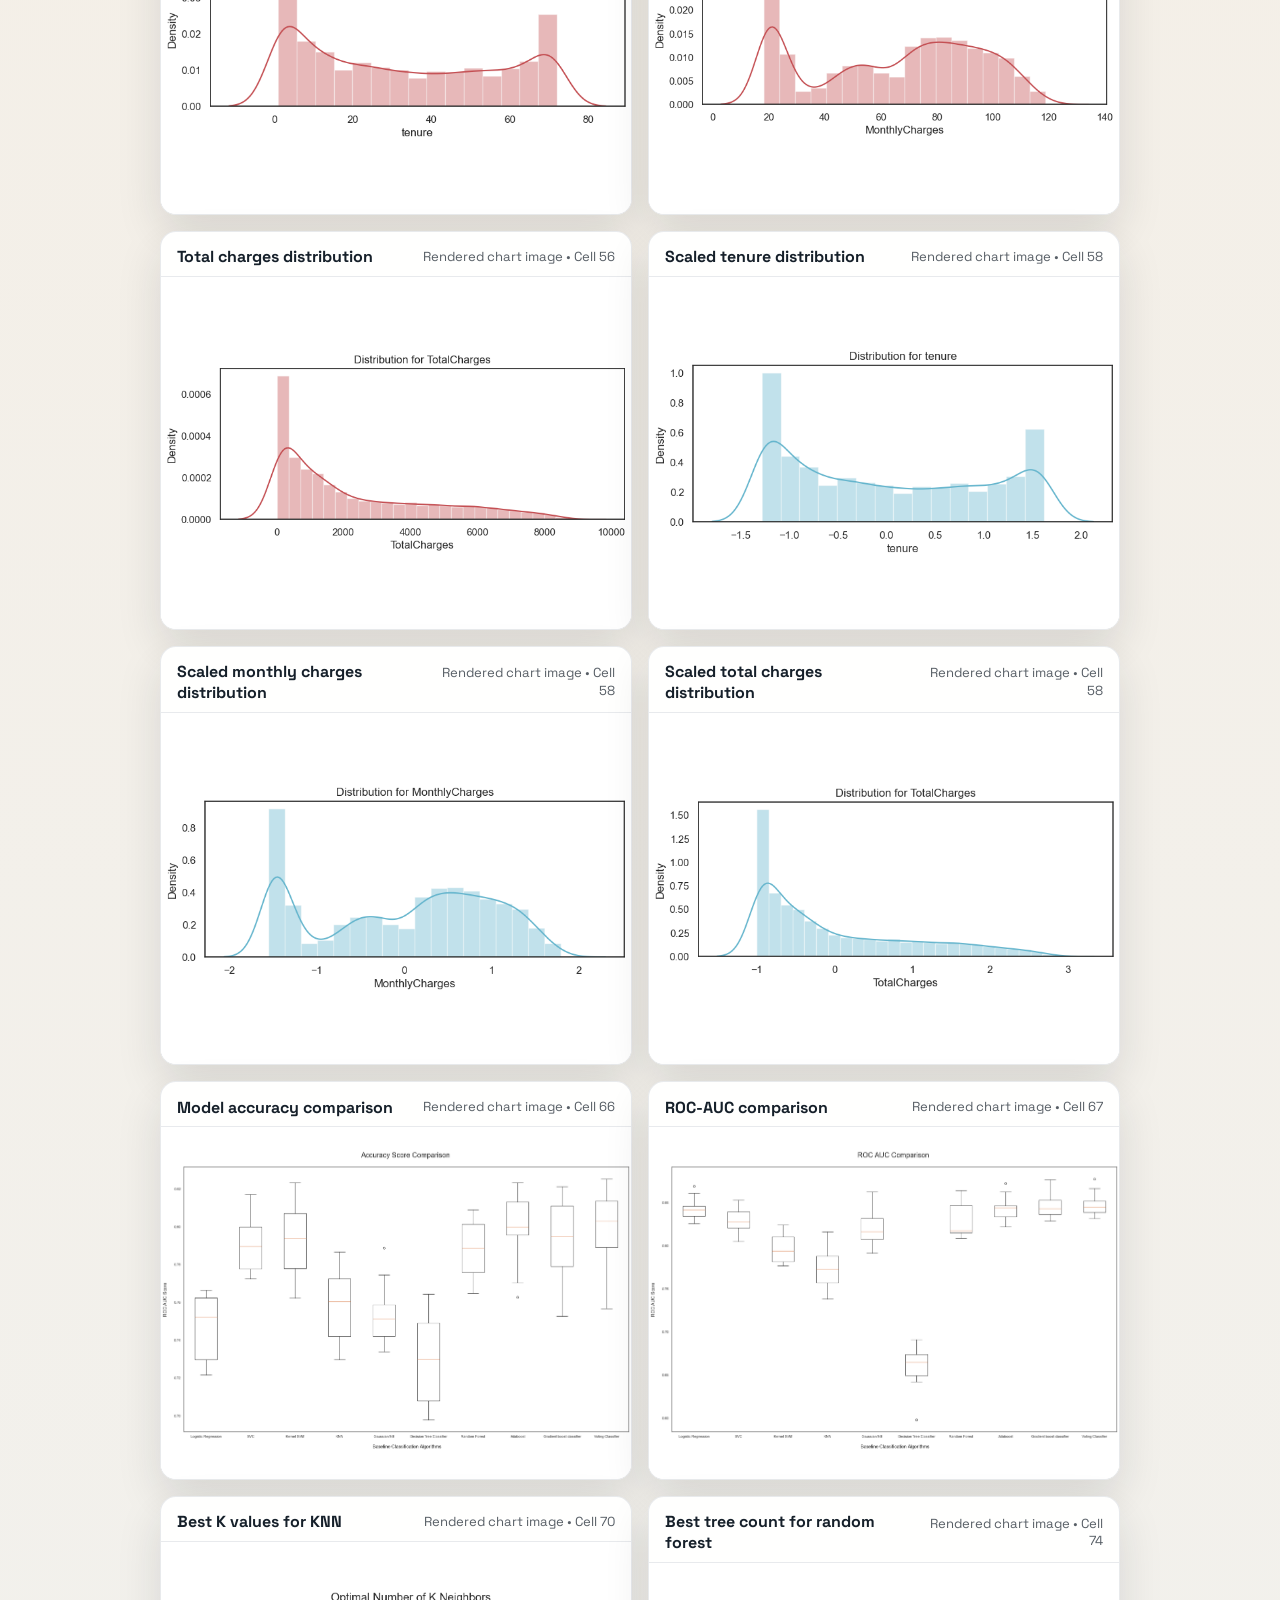
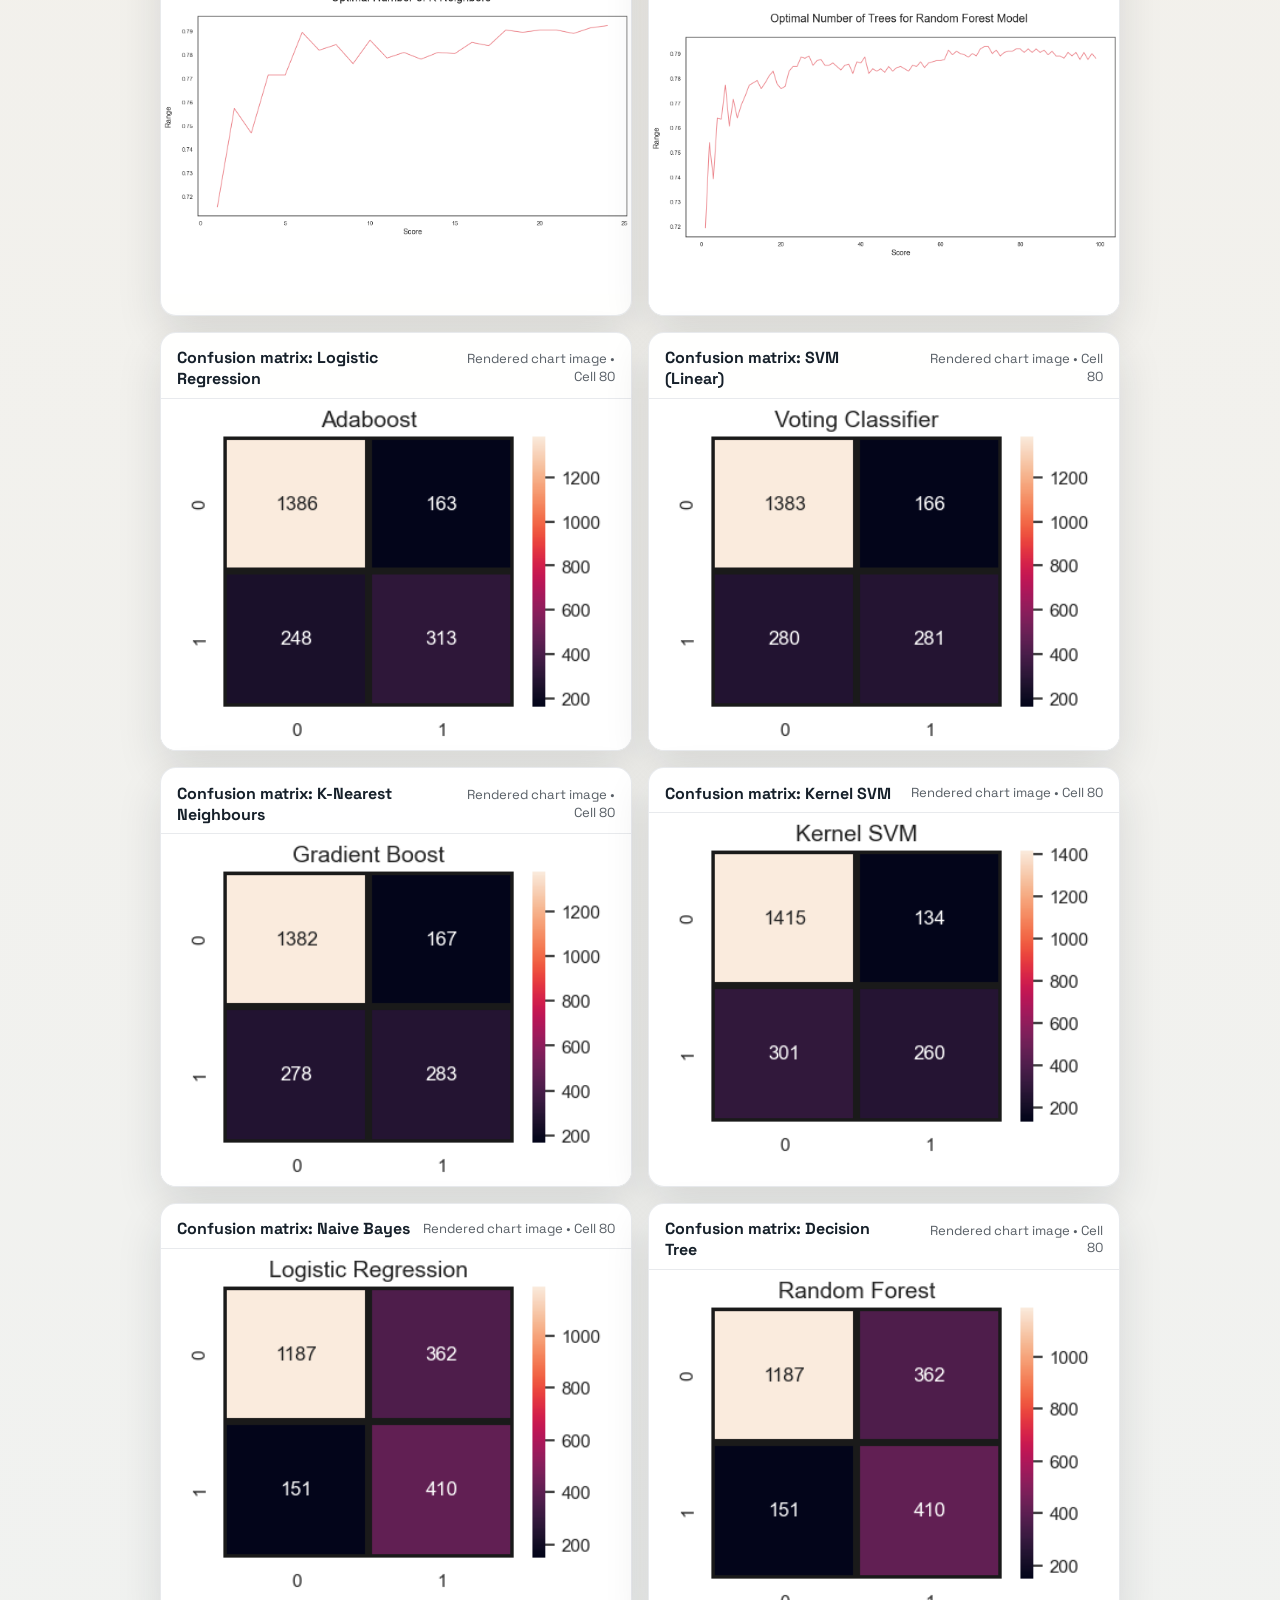
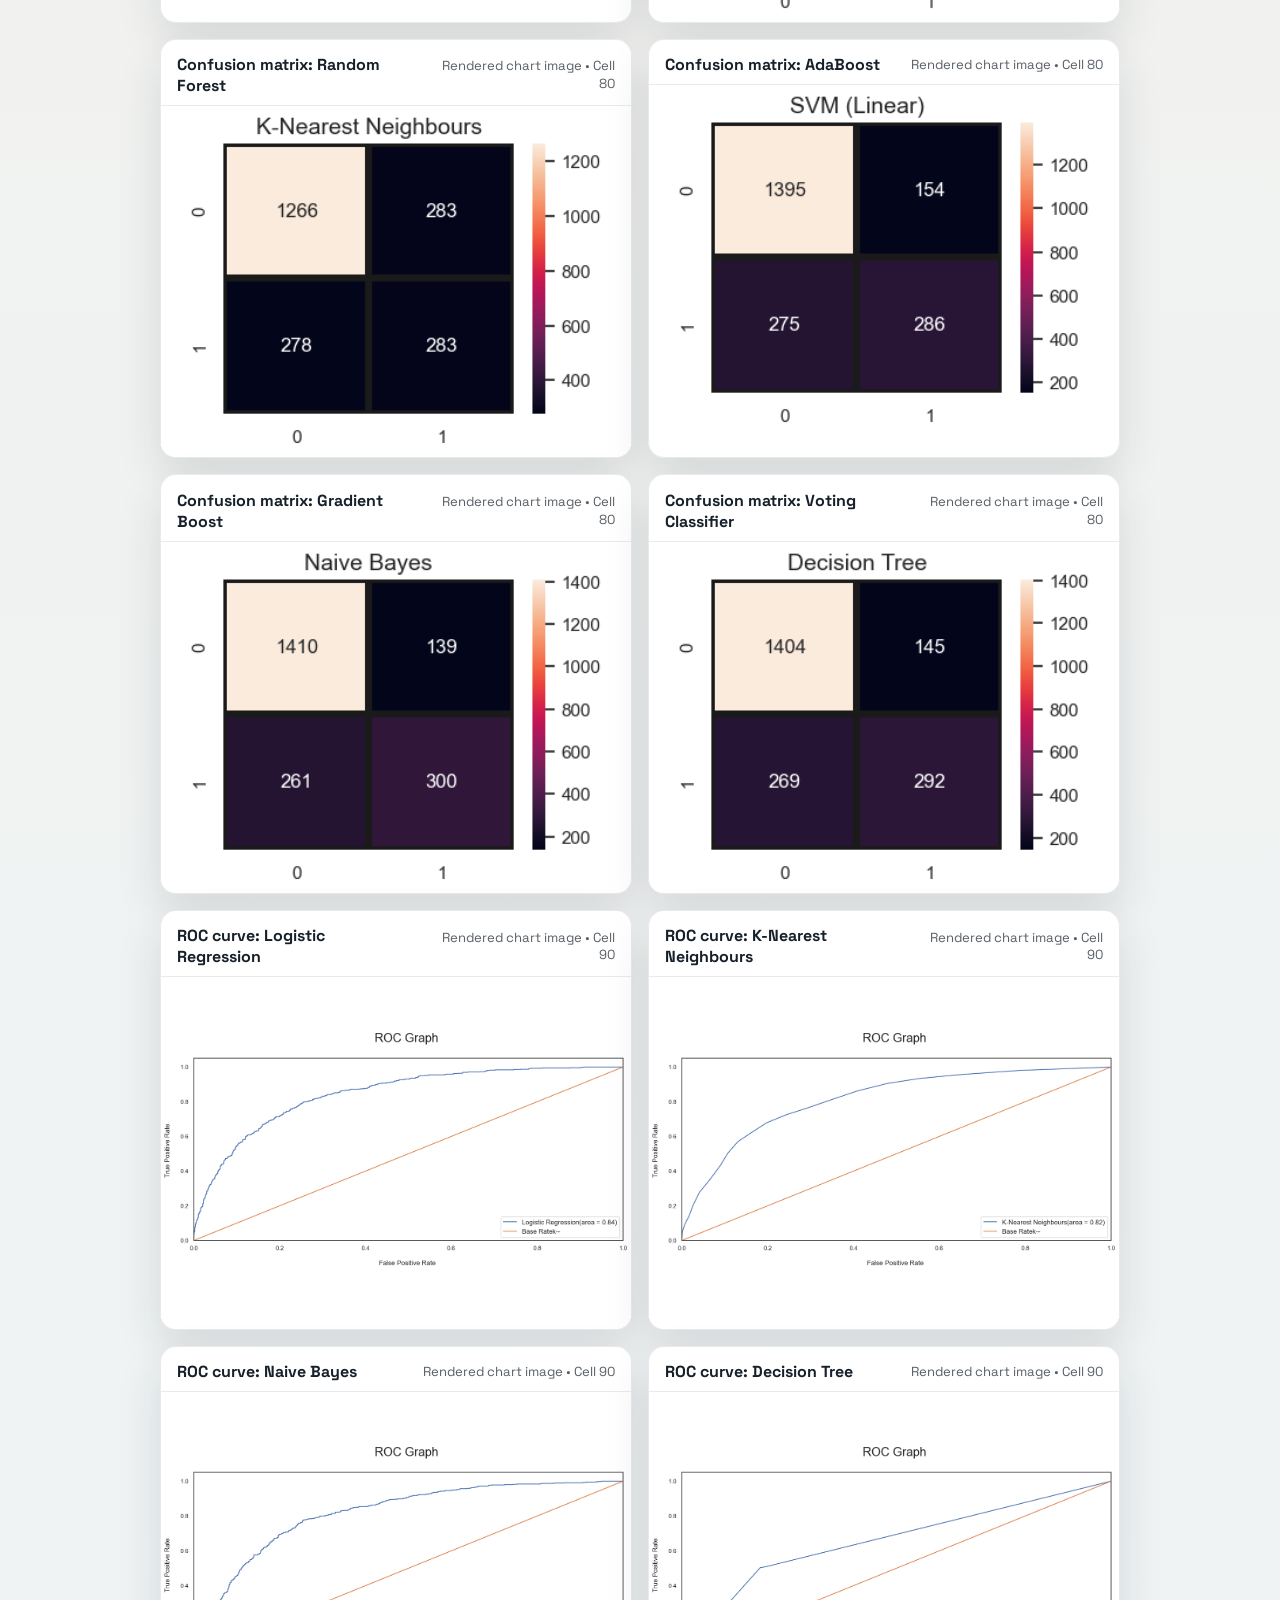
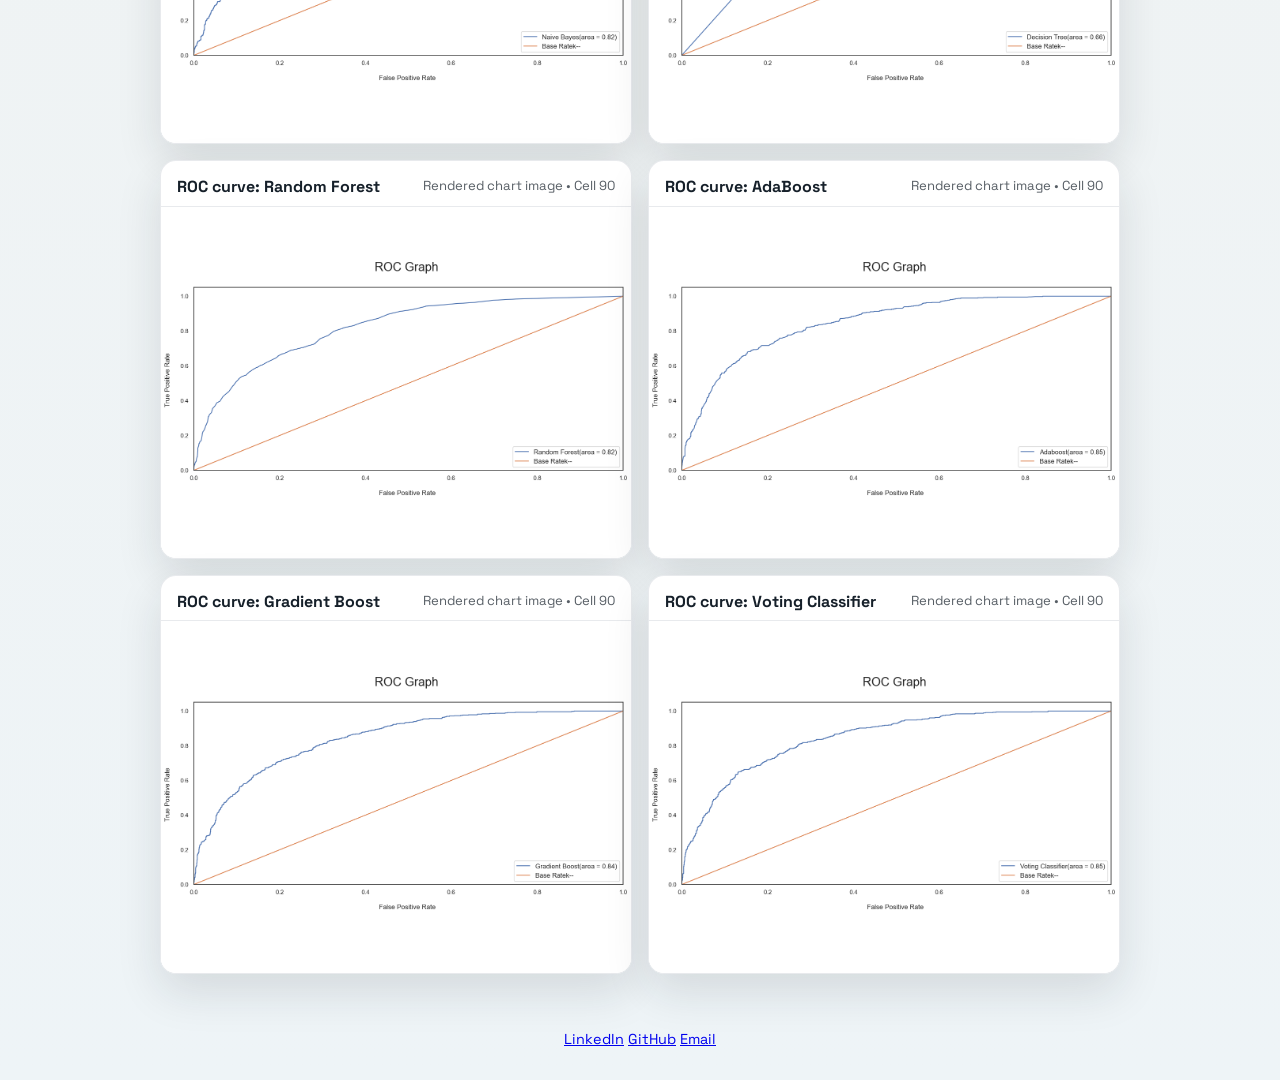
==== commit 68f34520: "Update footer contact links" ====
--- a/website/index.html
+++ b/website/index.html
@@ -98,7 +98,7 @@
       </div>
     </section>
 
-    <section class="card reveal">
+    <section class="card reveal full-width-section">
       <h2>How To Reduce Customer Churn</h2>
       <div class="highlights-grid">
         <div>
@@ -126,7 +126,11 @@
   </main>
 
   <footer>
-    <p>Built by Sahil Narula • Customer Churn Analysis • Netlify-ready static site</p>
+    <div class="footer-links">
+      <a href="https://www.linkedin.com/in/sahil-narula7/" target="_blank" rel="noreferrer">LinkedIn</a>
+      <a href="https://github.com/sahil-narula7" target="_blank" rel="noreferrer">GitHub</a>
+      <a href="mailto:sahilnarula254@gmail.com">Email</a>
+    </div>
   </footer>
 
   <script src="main.js"></script>
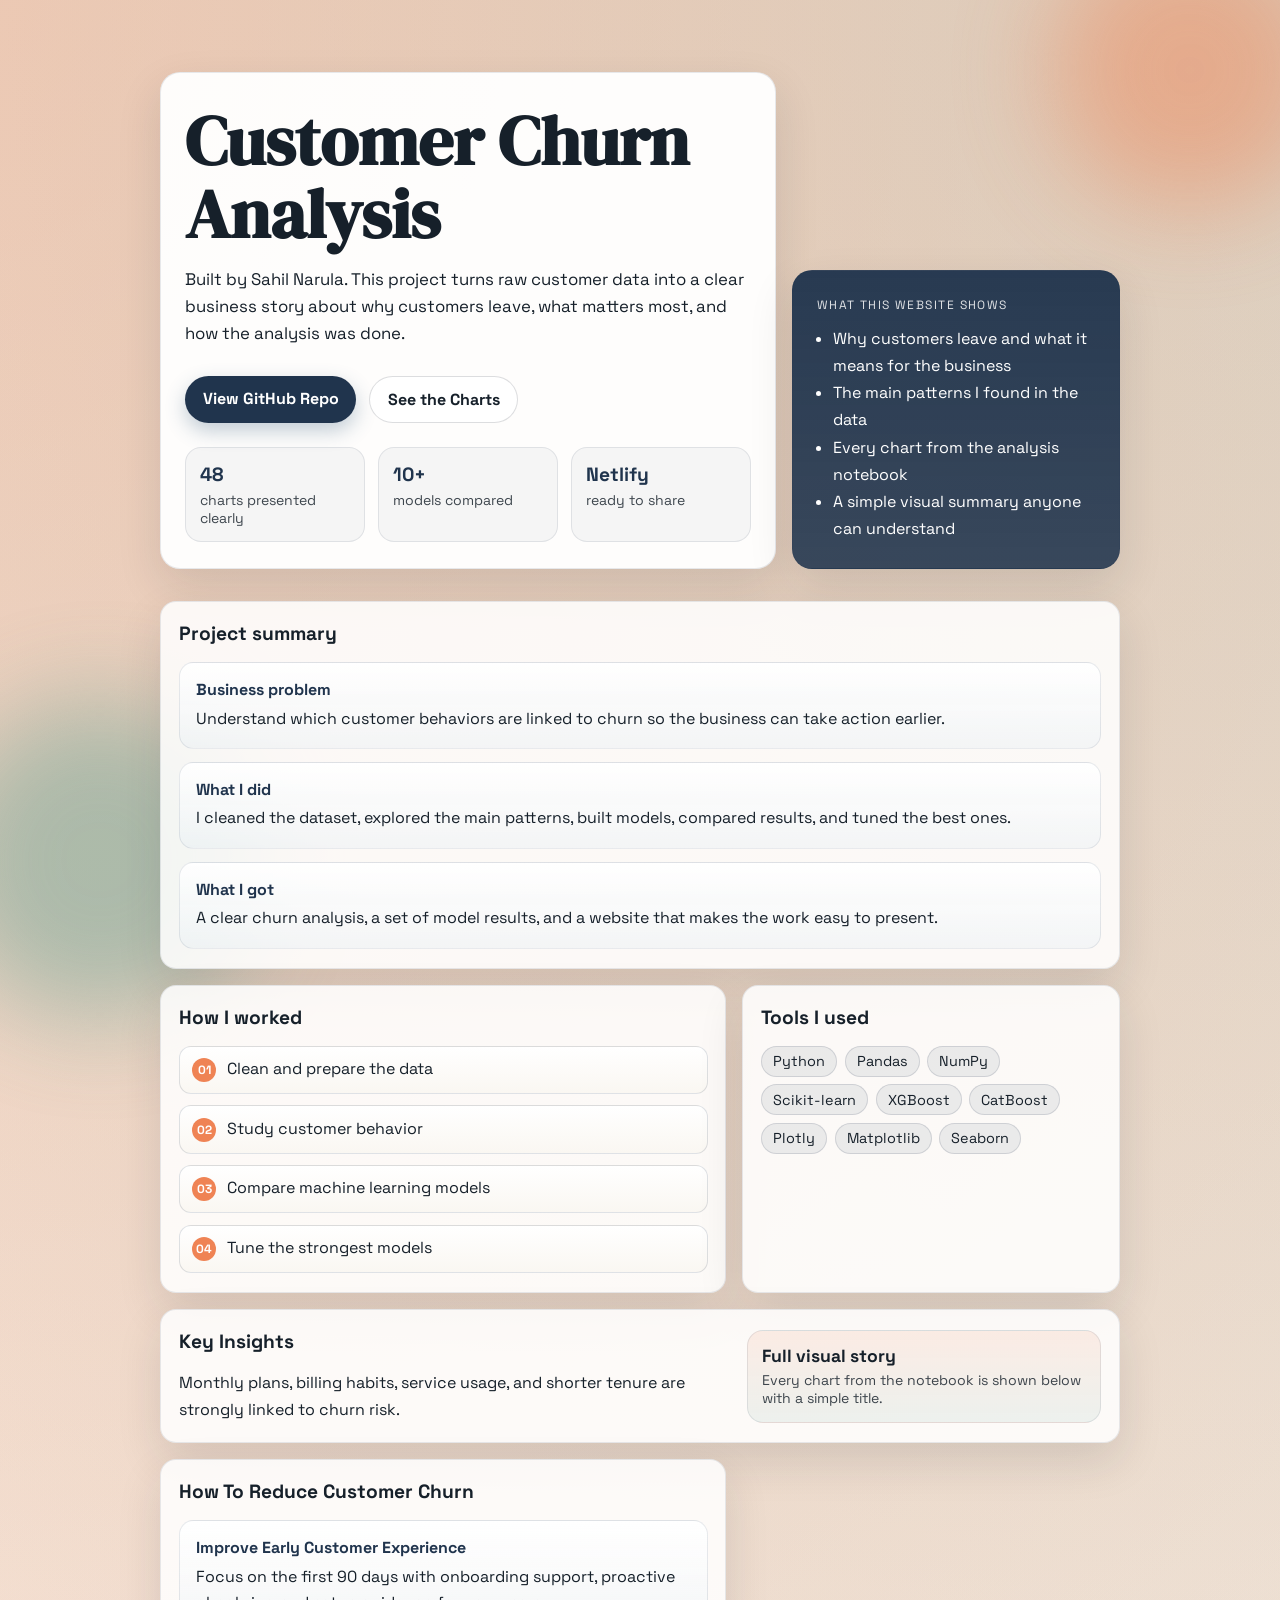
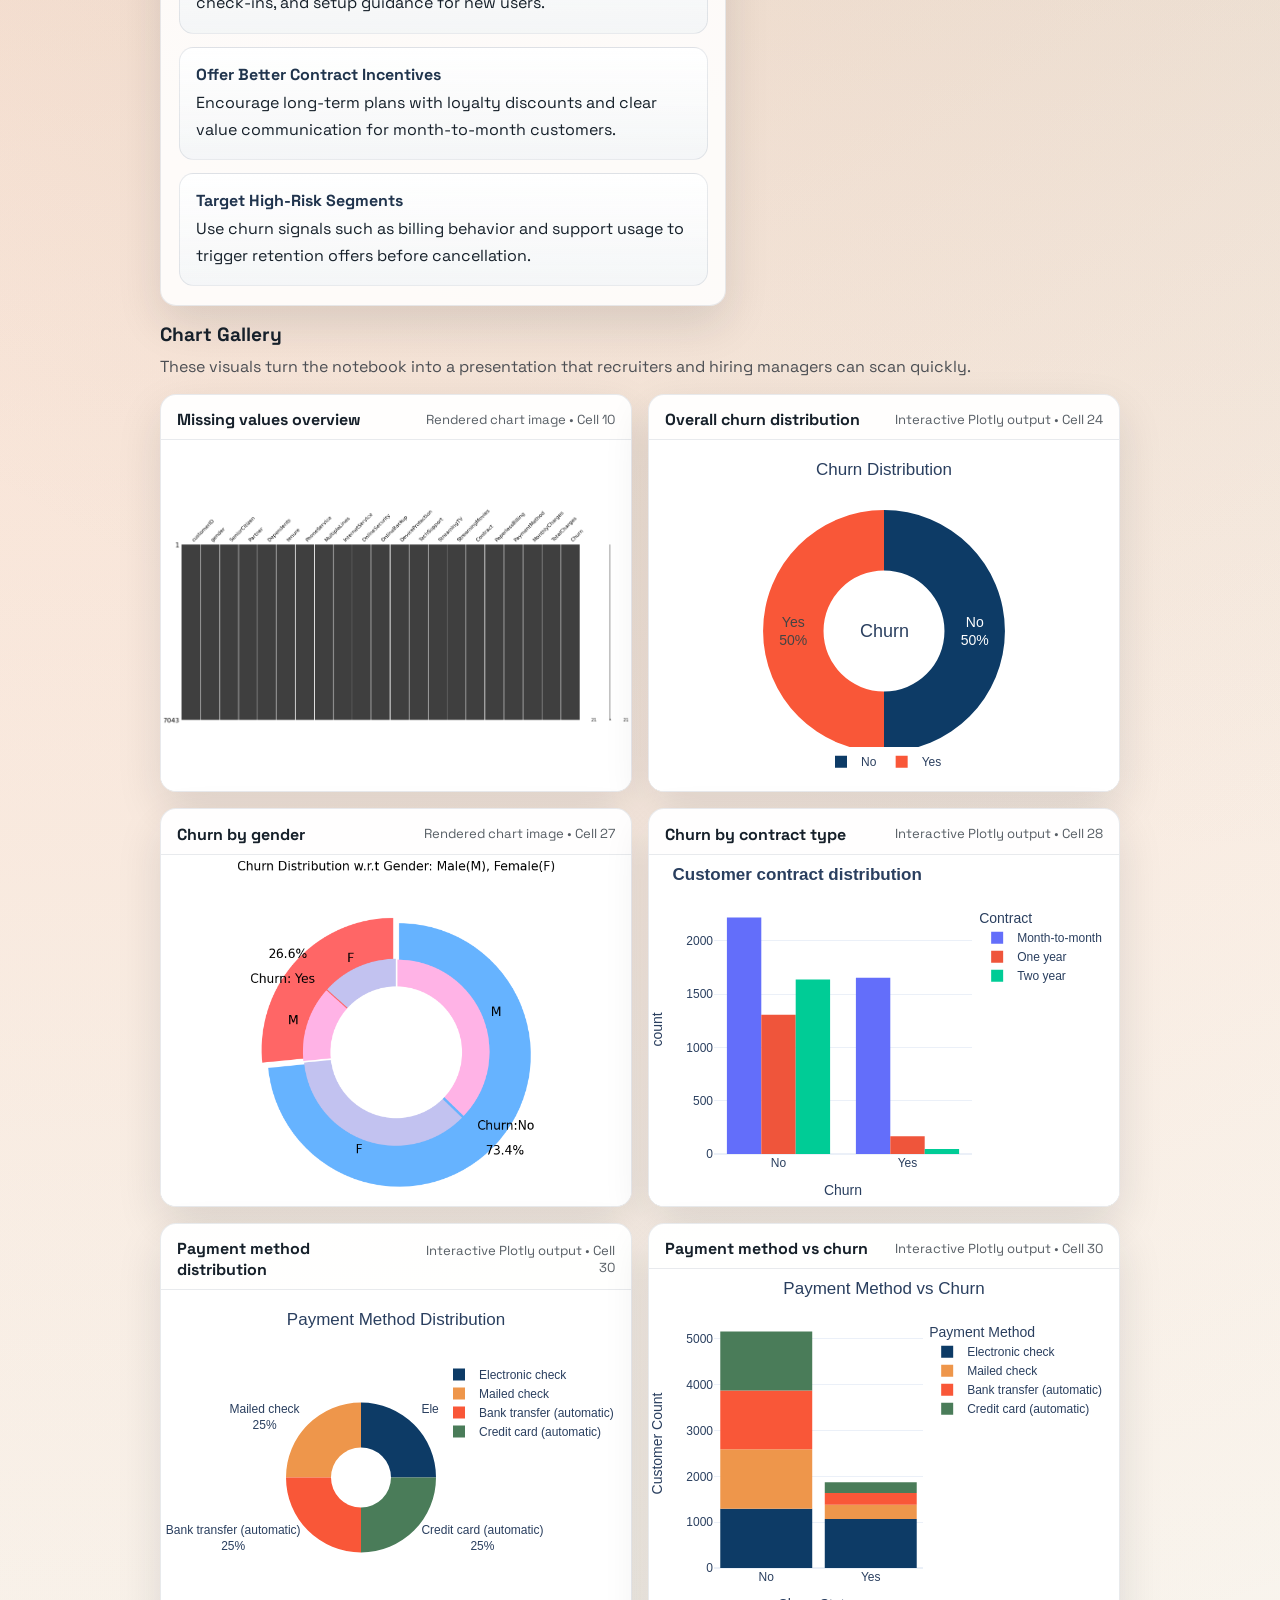
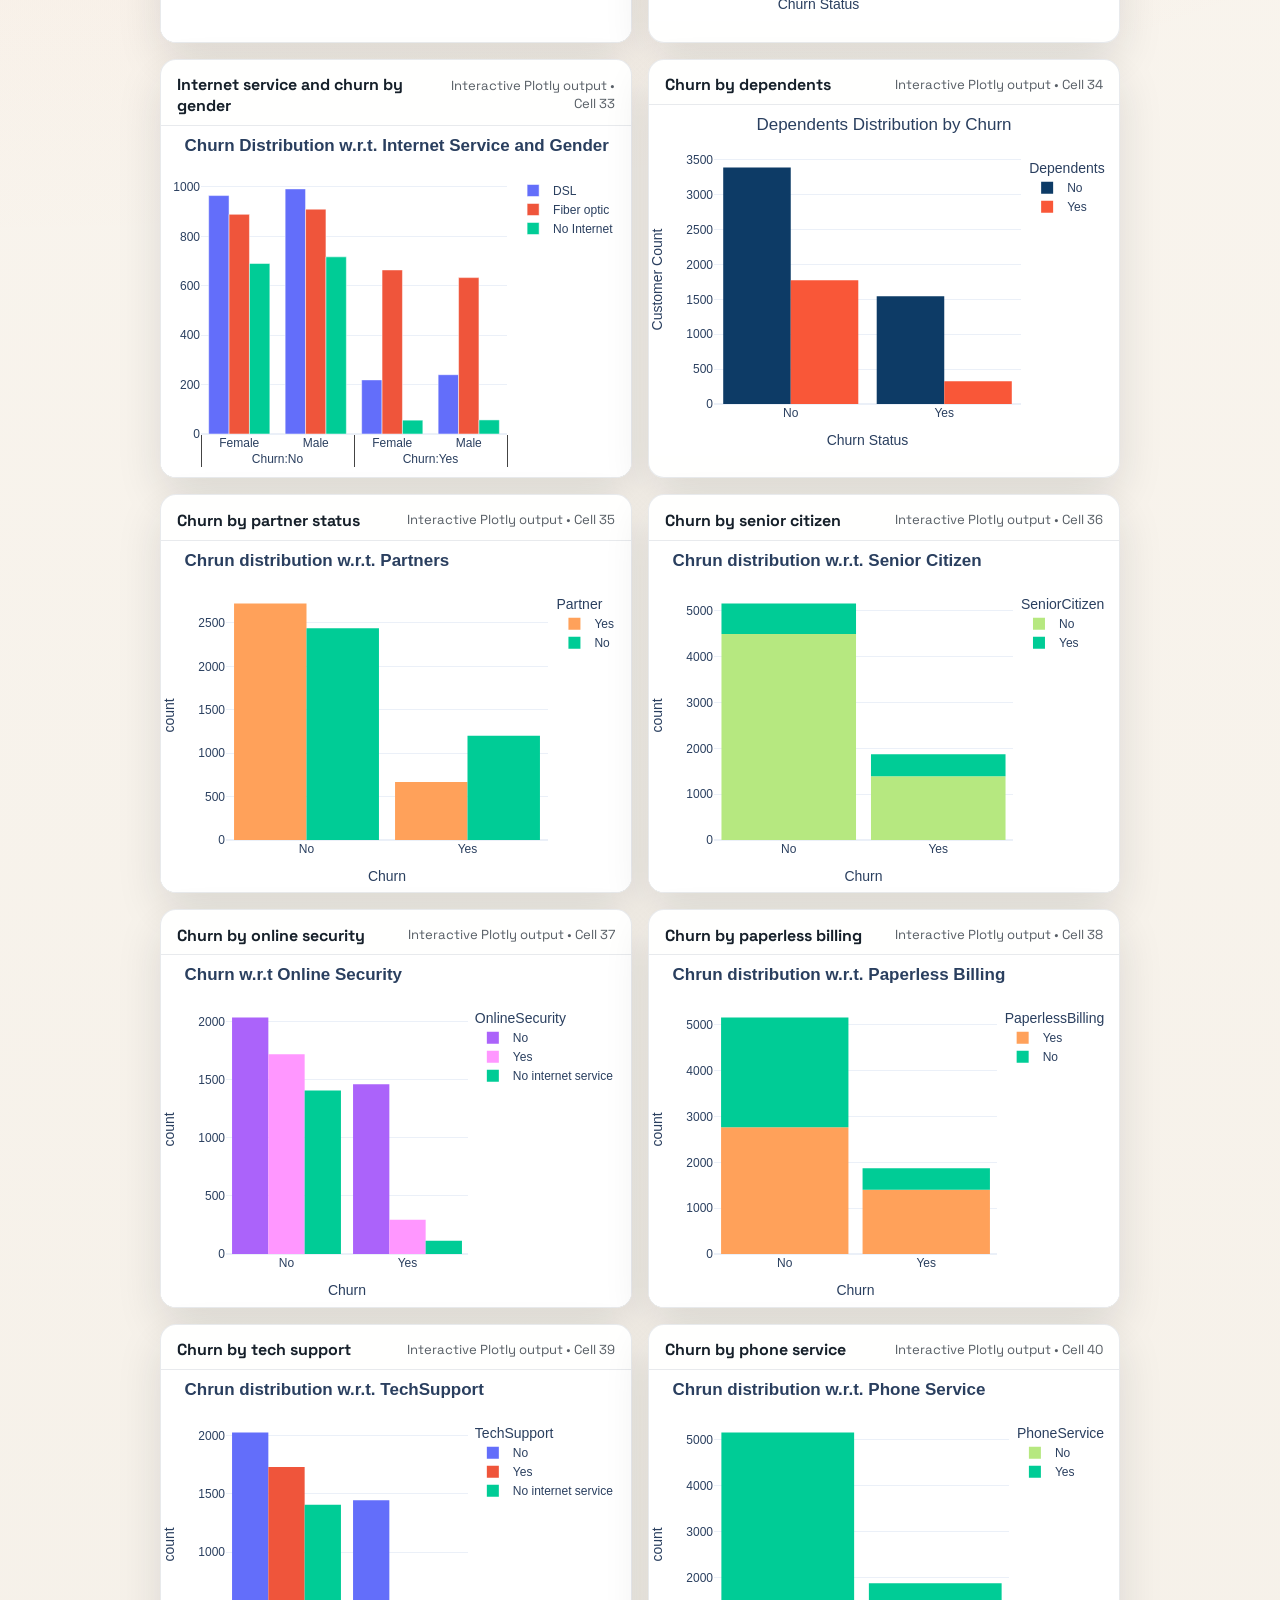
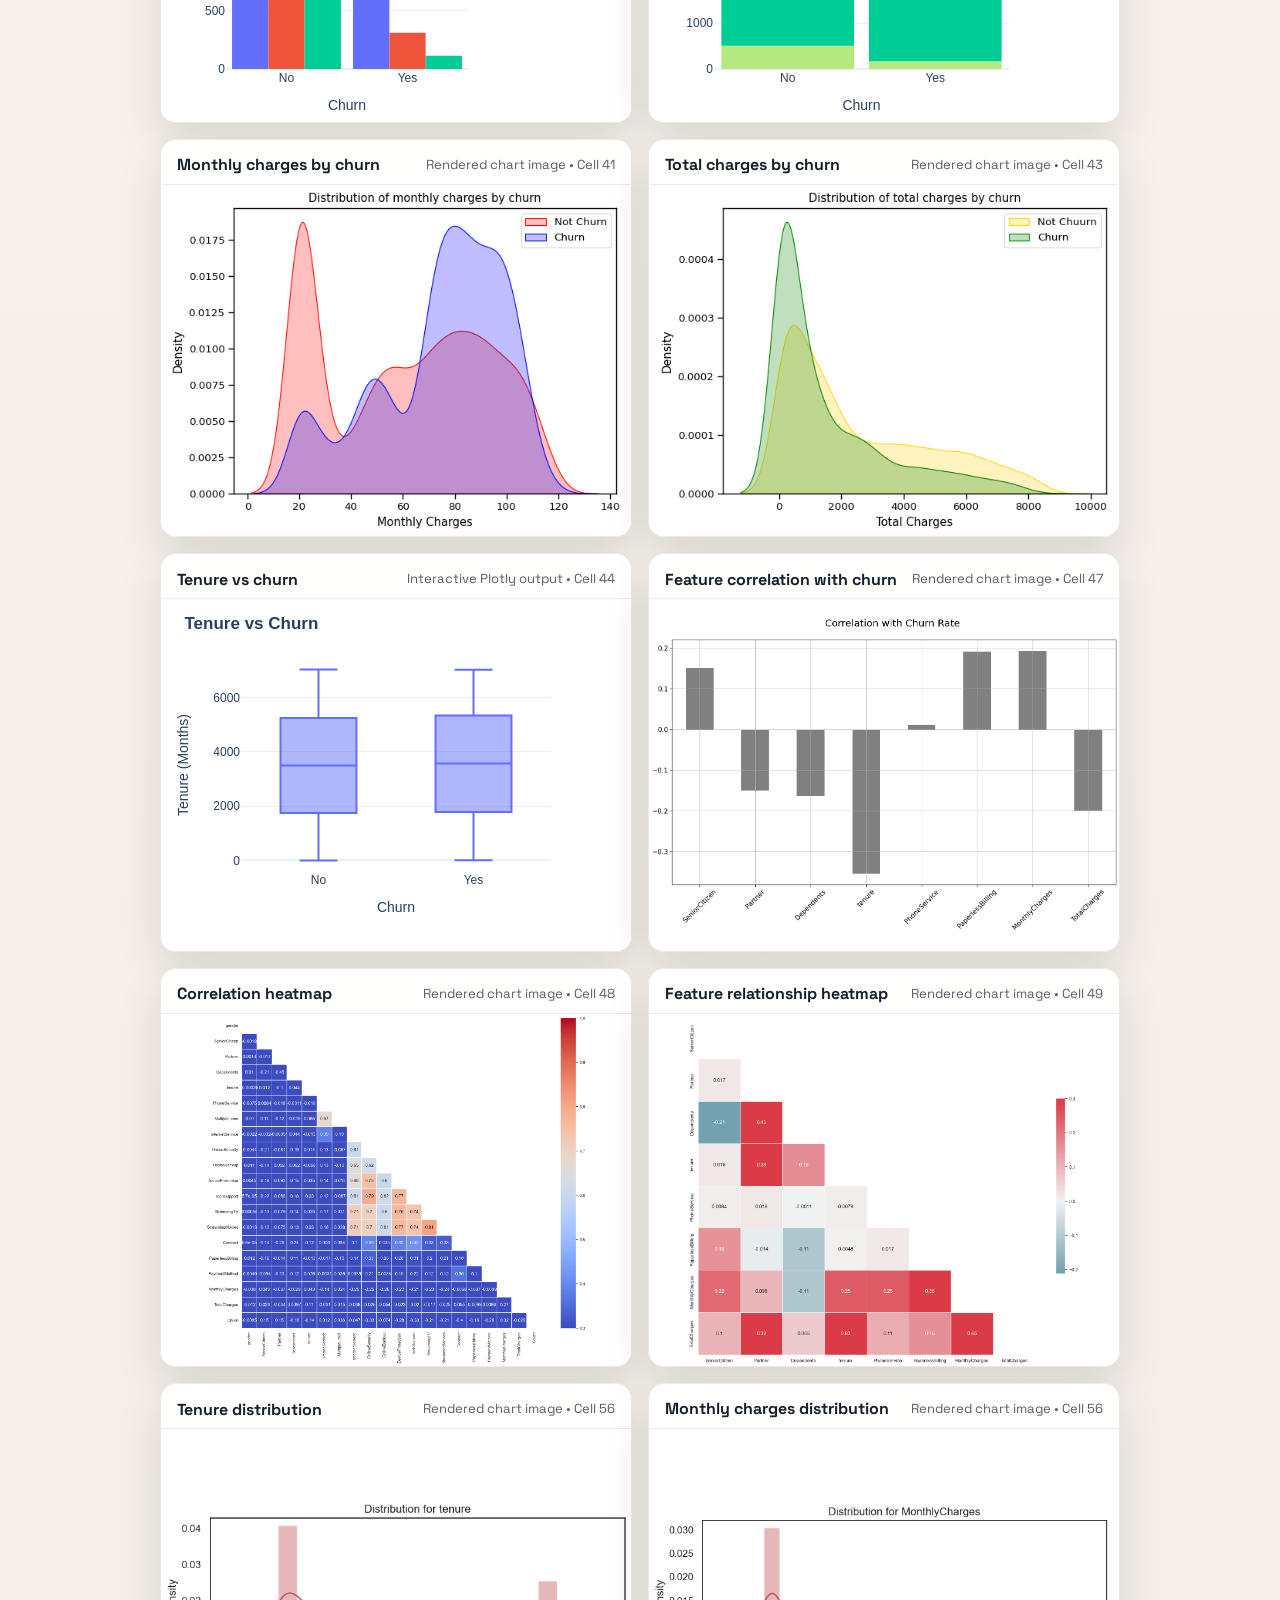
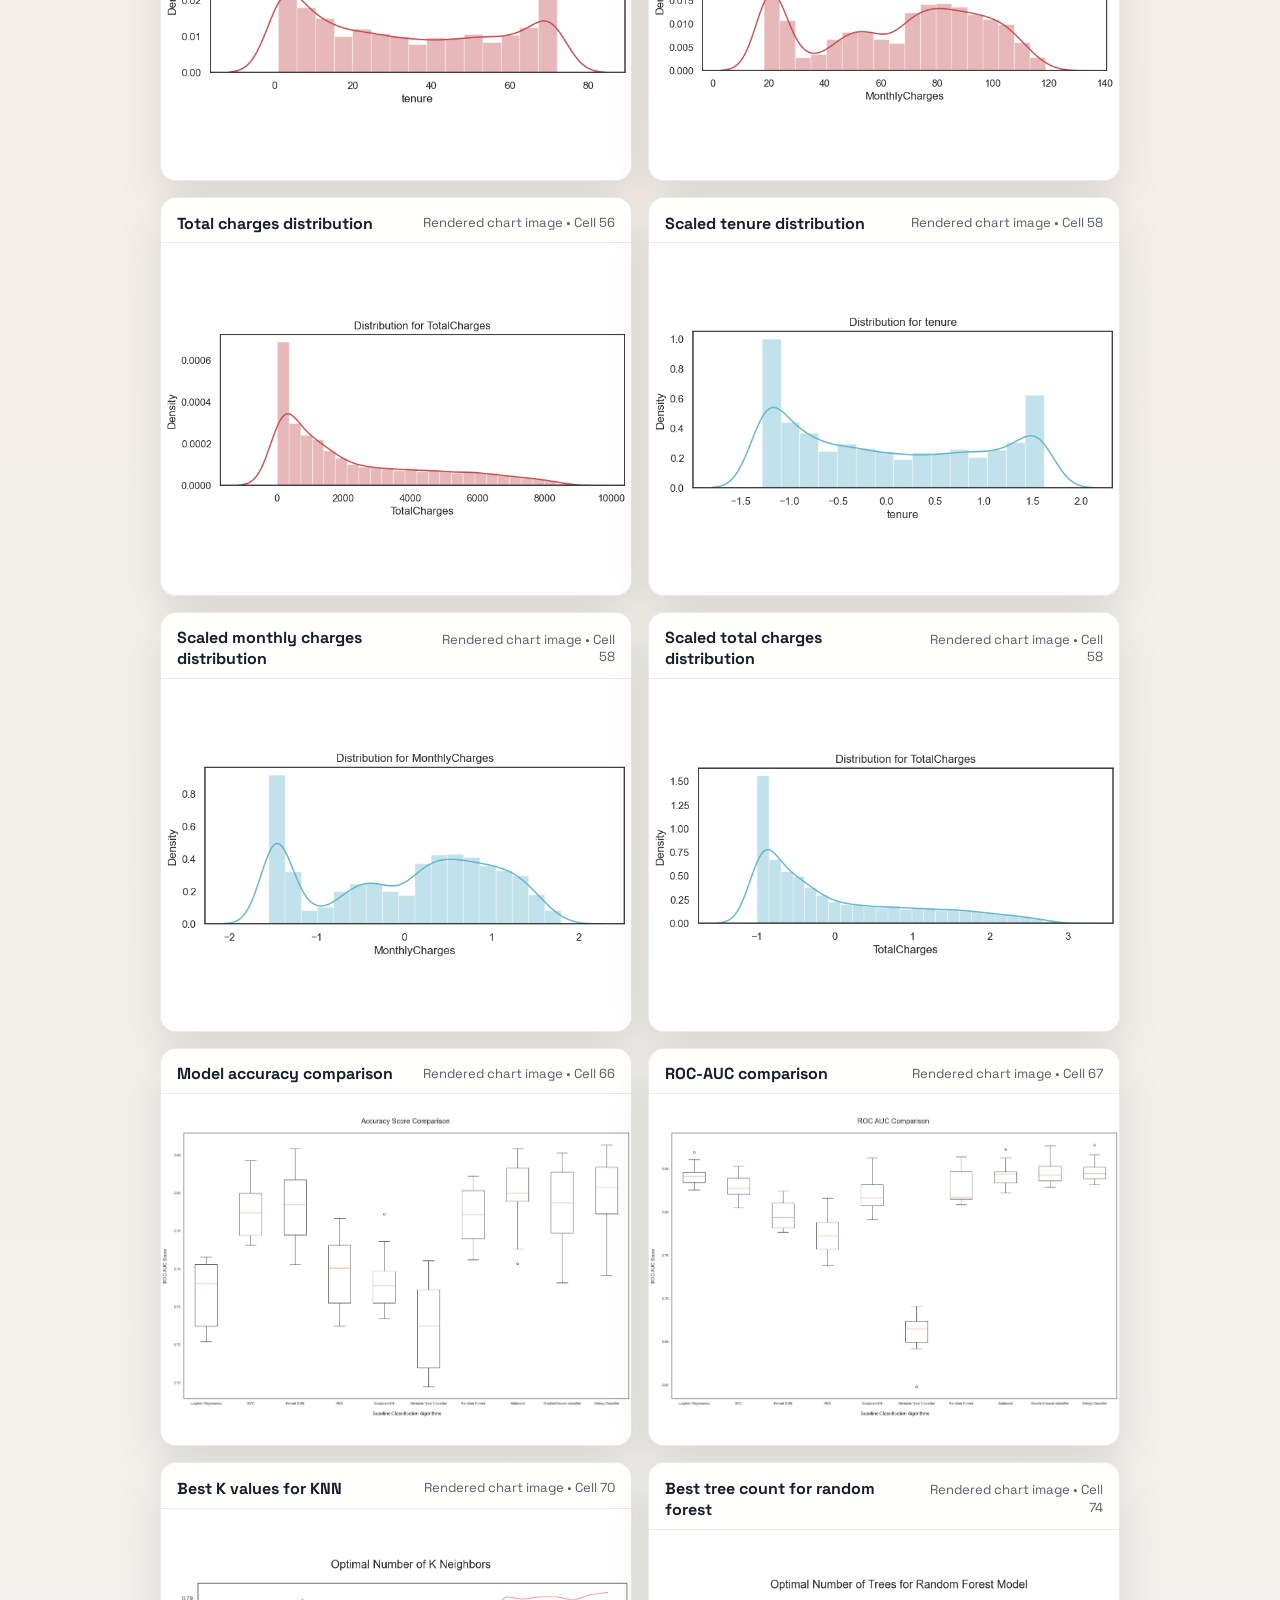
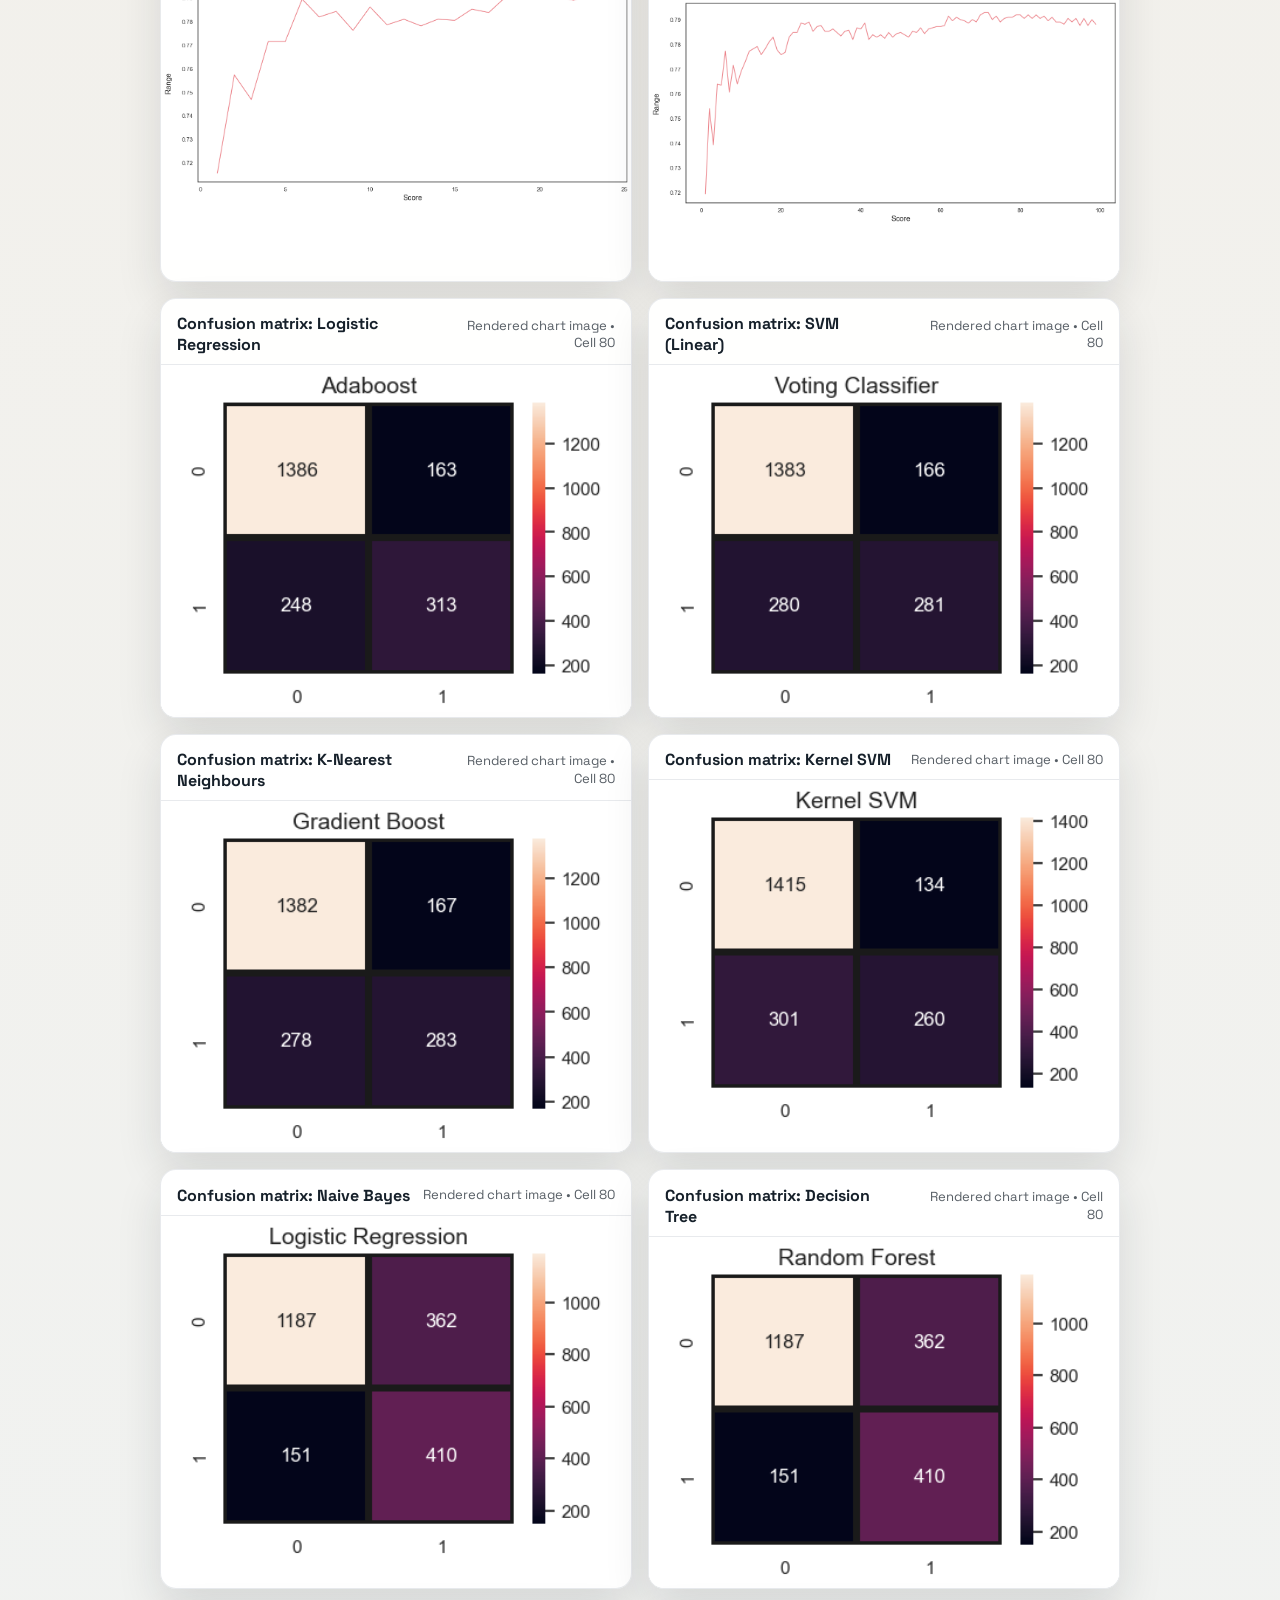
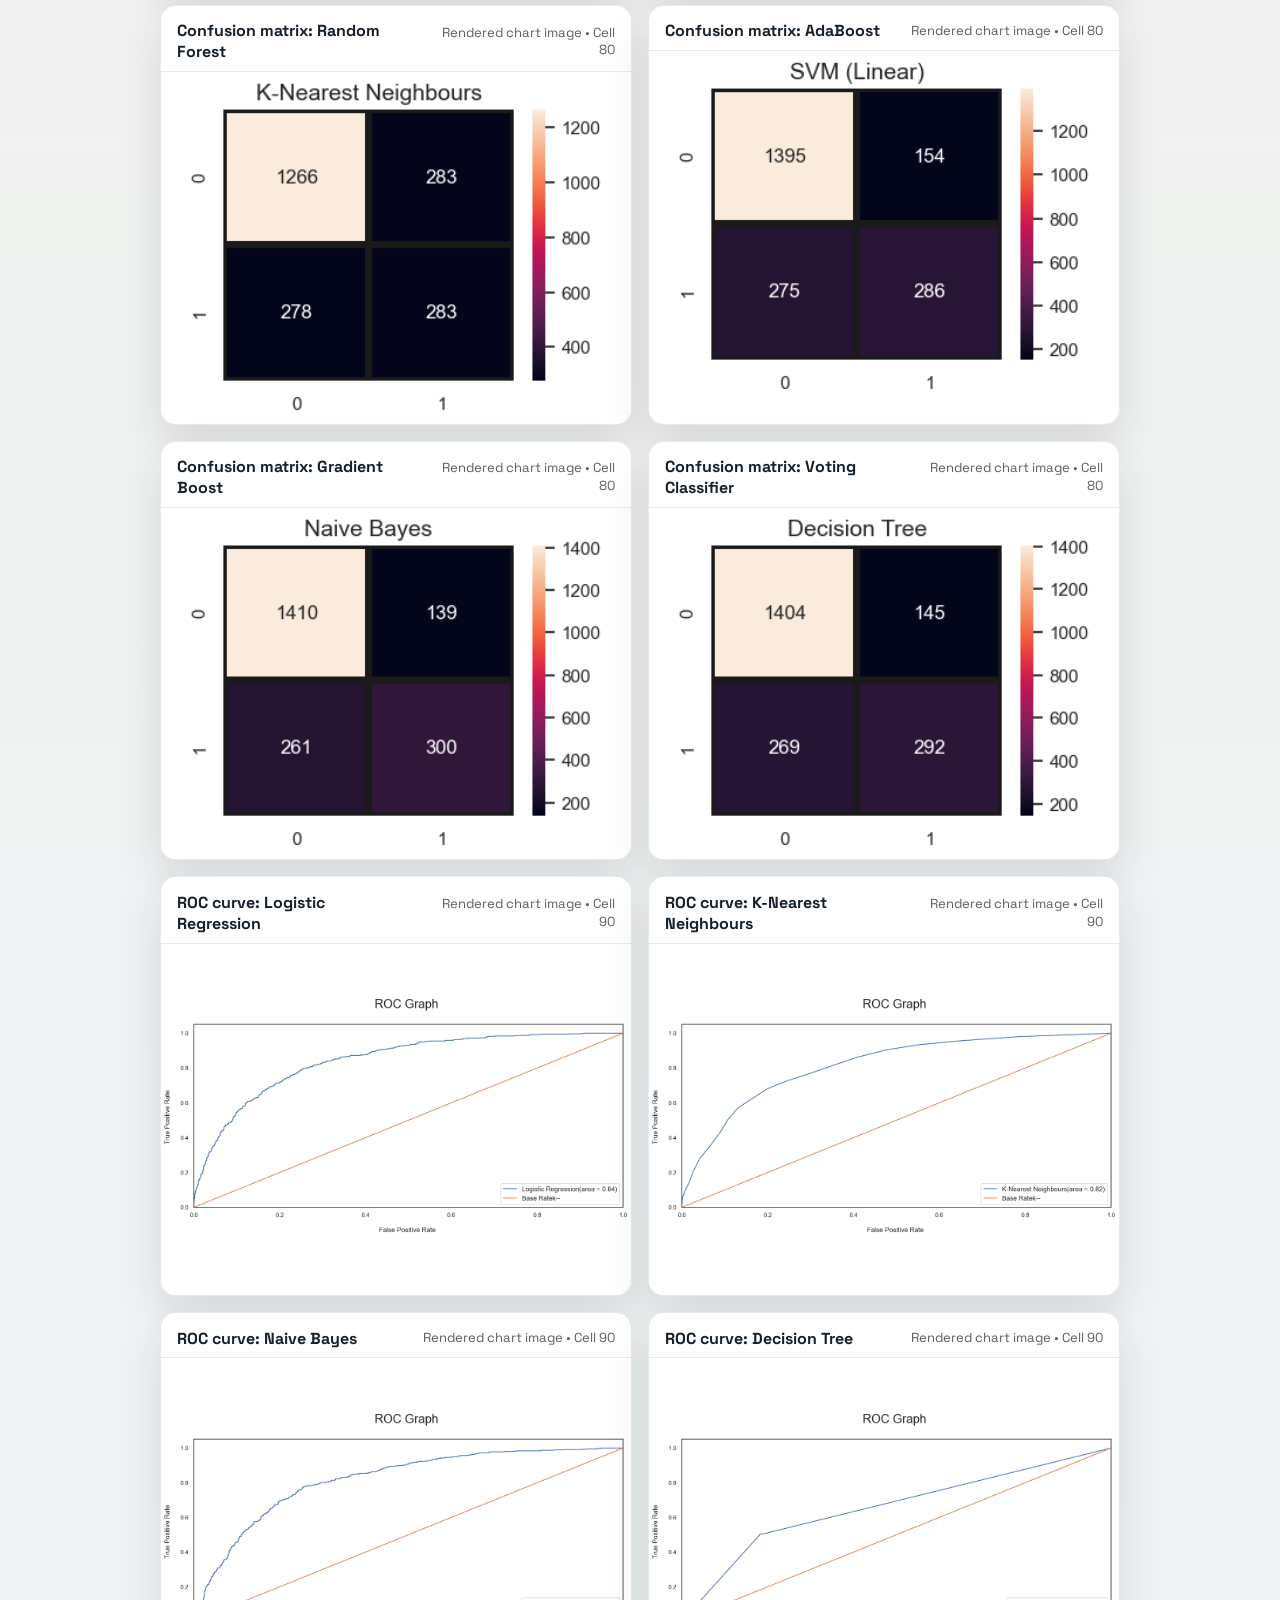
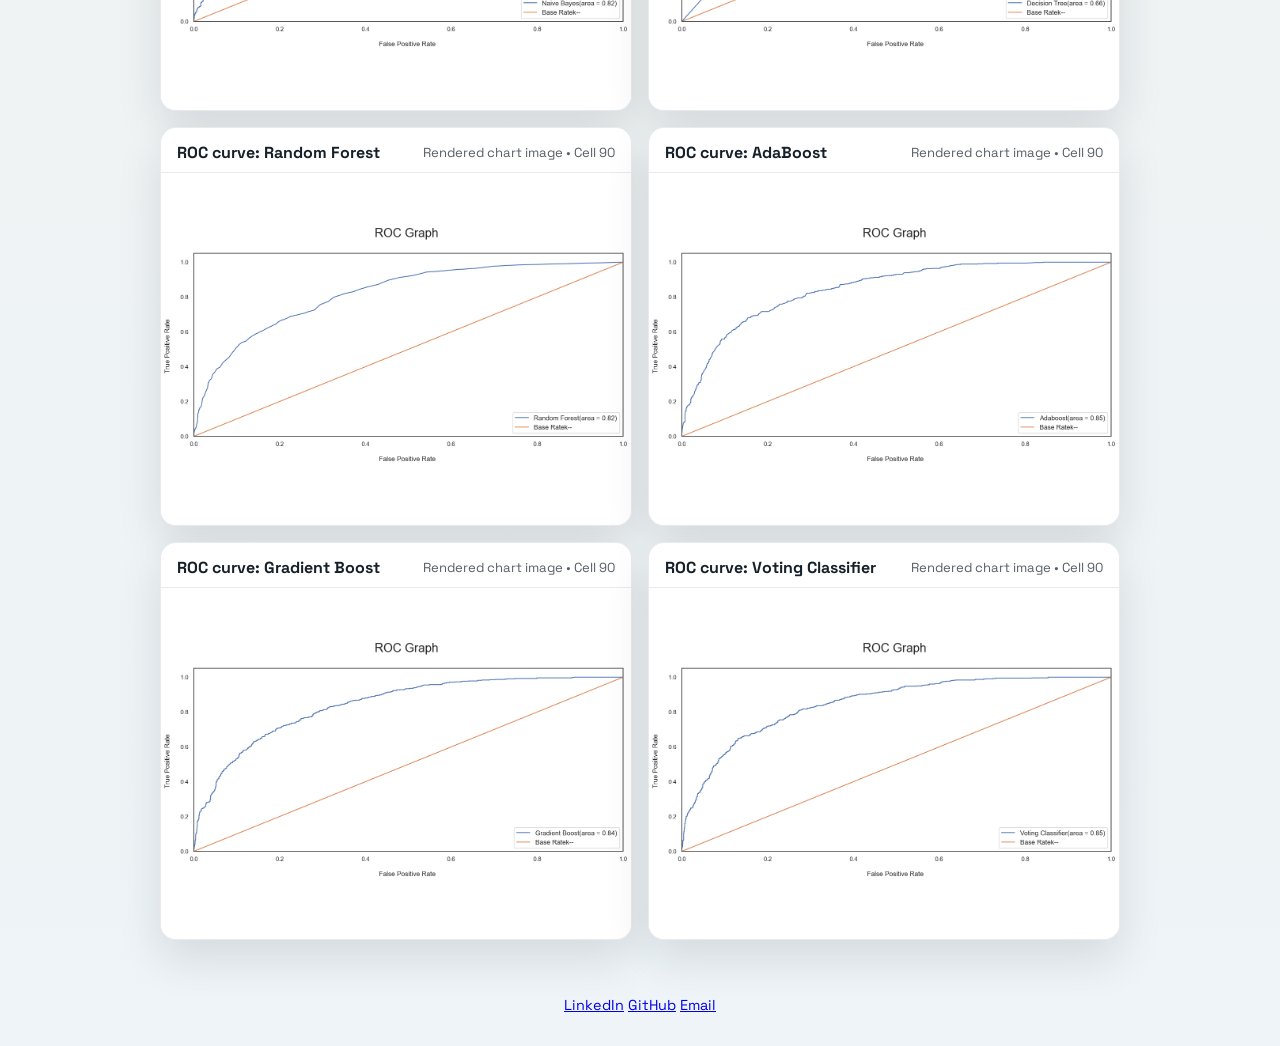
==== commit 97ff667d: "Remove machine learning label from hero section" ====
--- a/website/index.html
+++ b/website/index.html
@@ -16,7 +16,6 @@
 
   <header class="hero">
     <div class="hero-copy">
-      <p class="eyebrow">Machine Learning Project</p>
       <h1>Customer Churn Analysis</h1>
       <p class="subtitle">
         Built by Sahil Narula. This project turns raw customer data into a clear business story
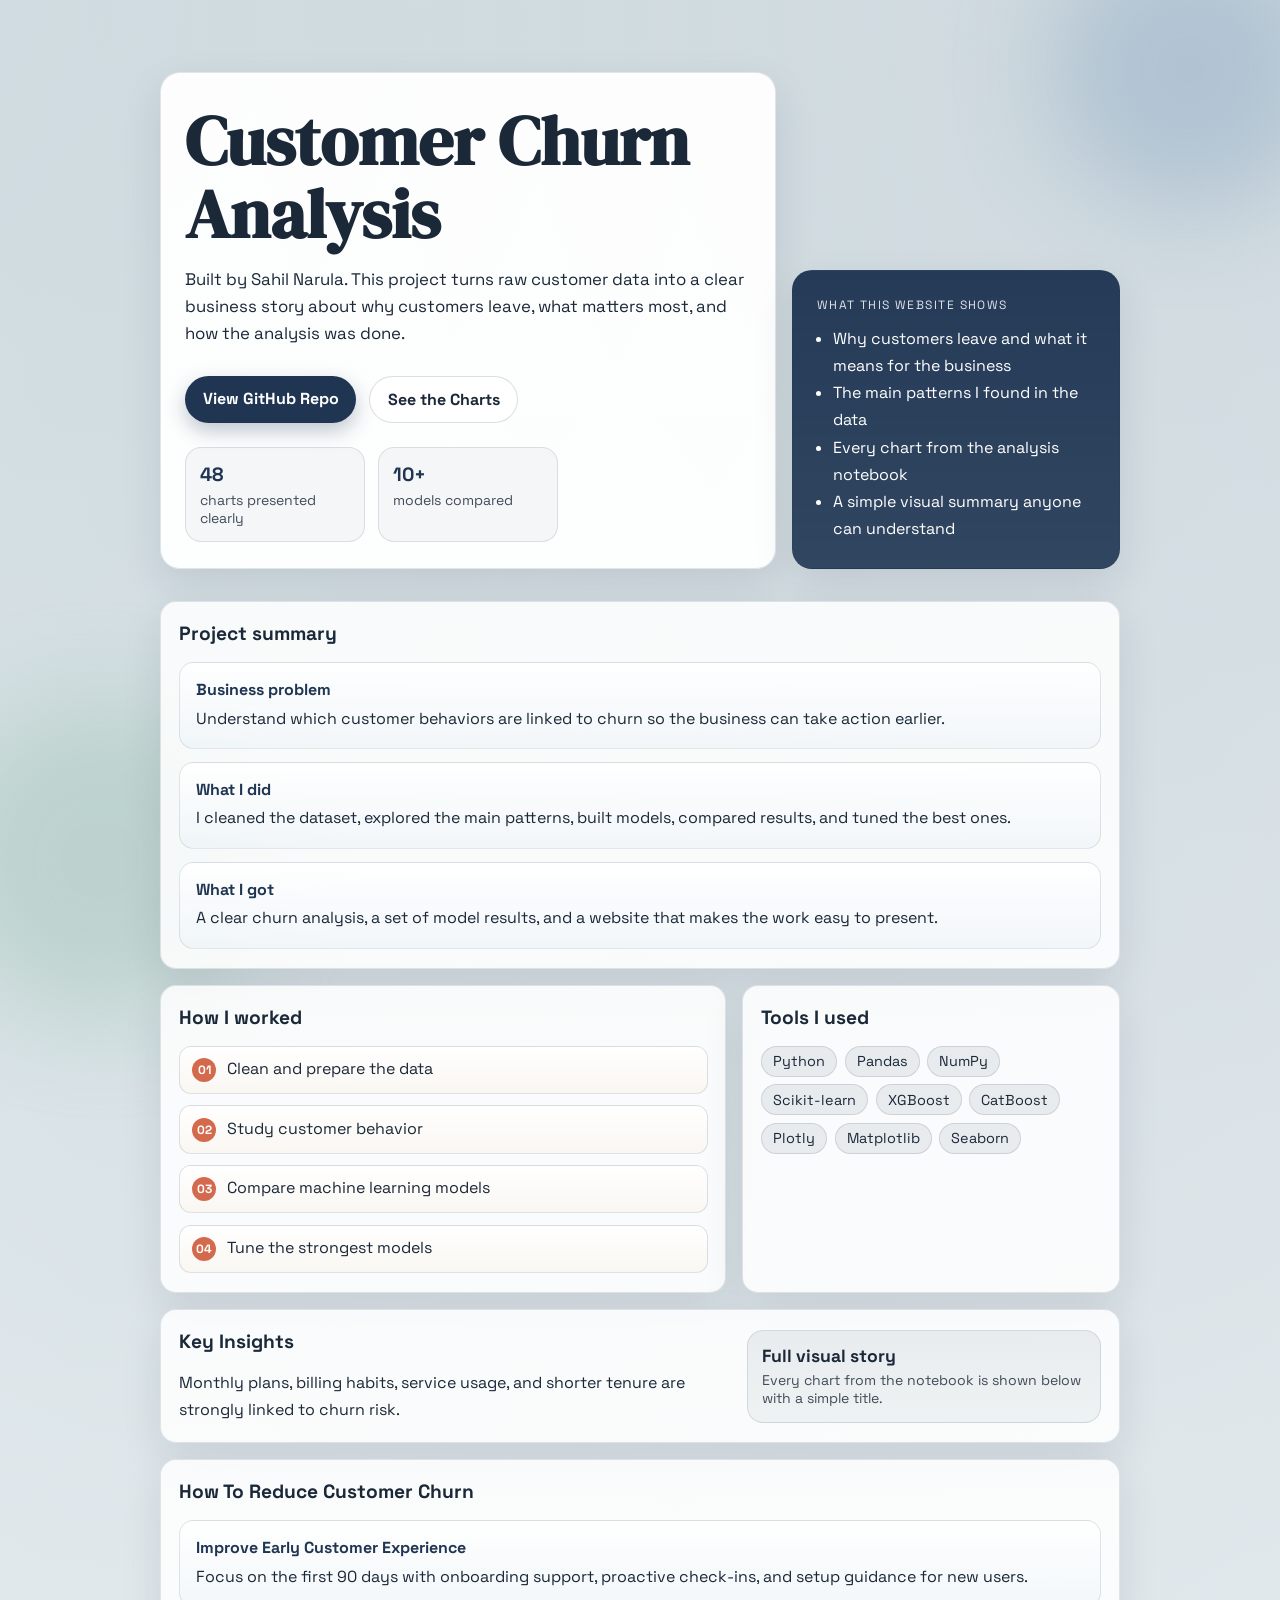
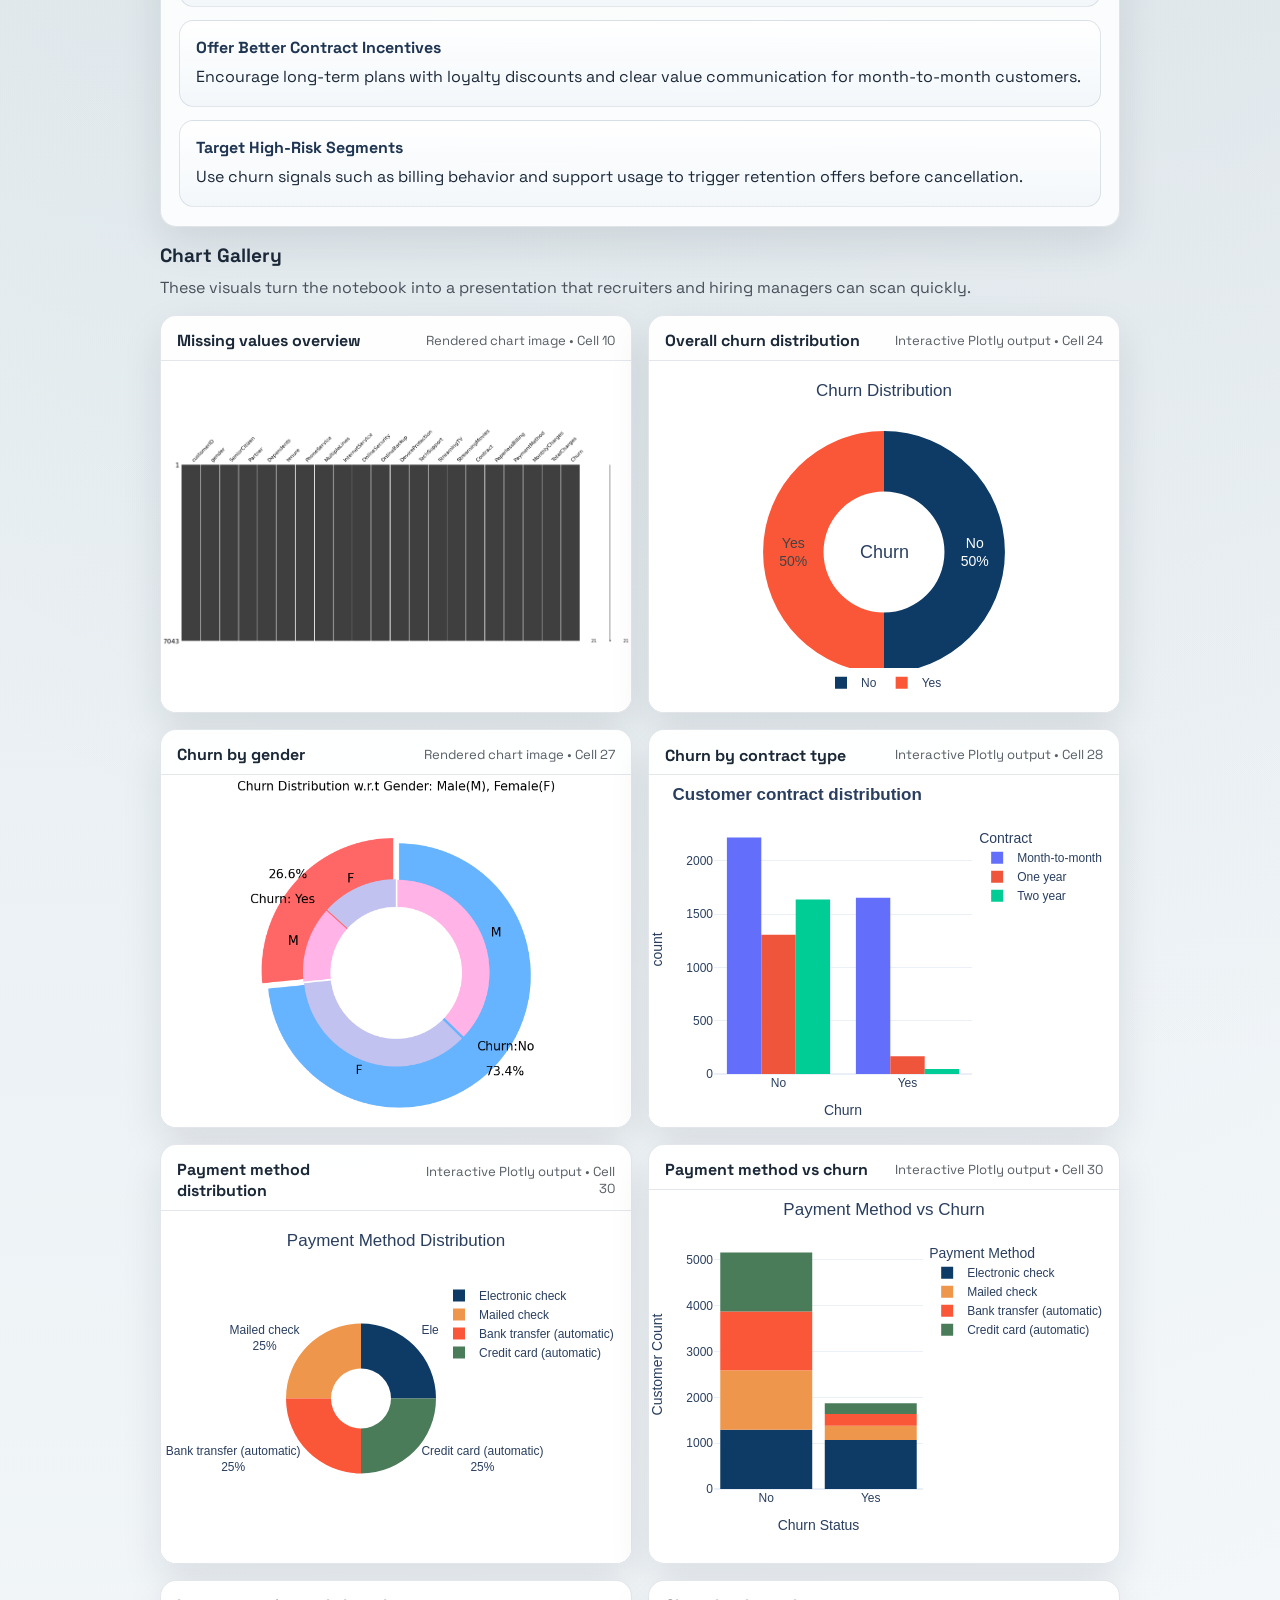
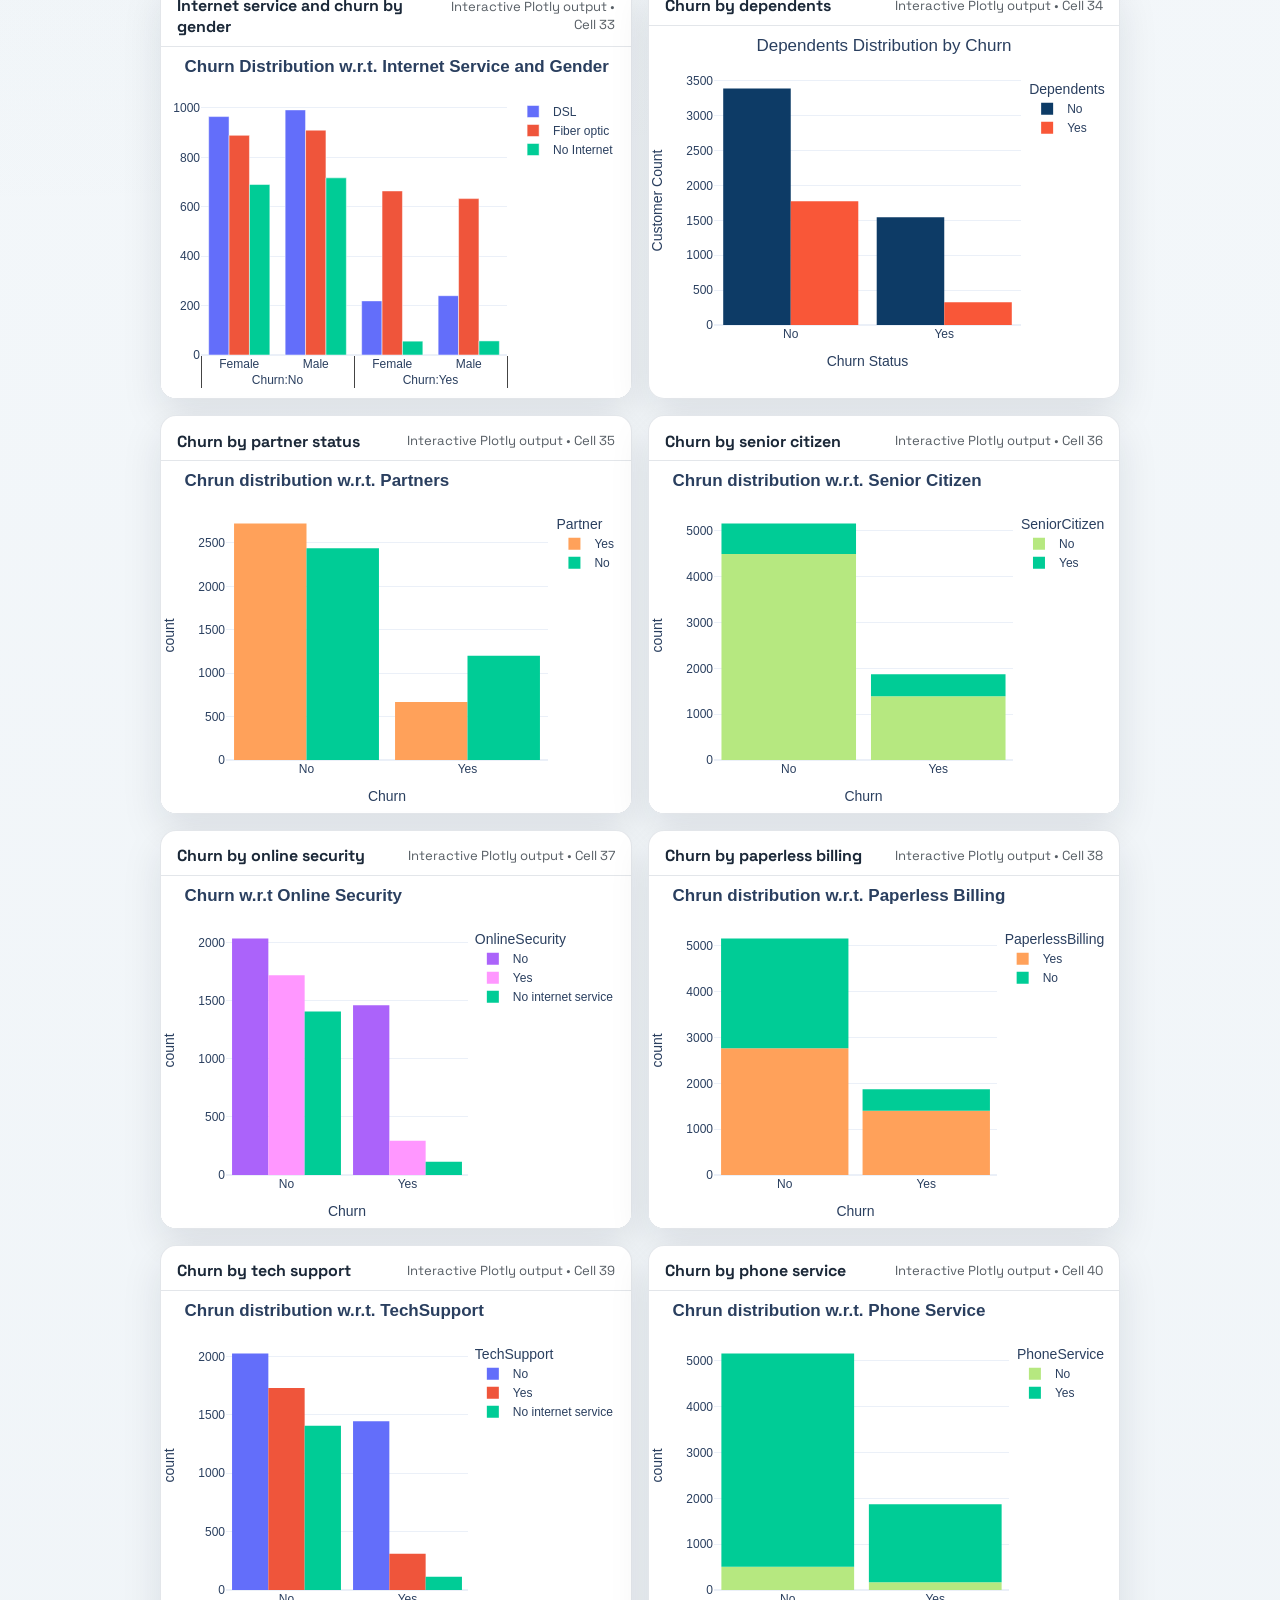
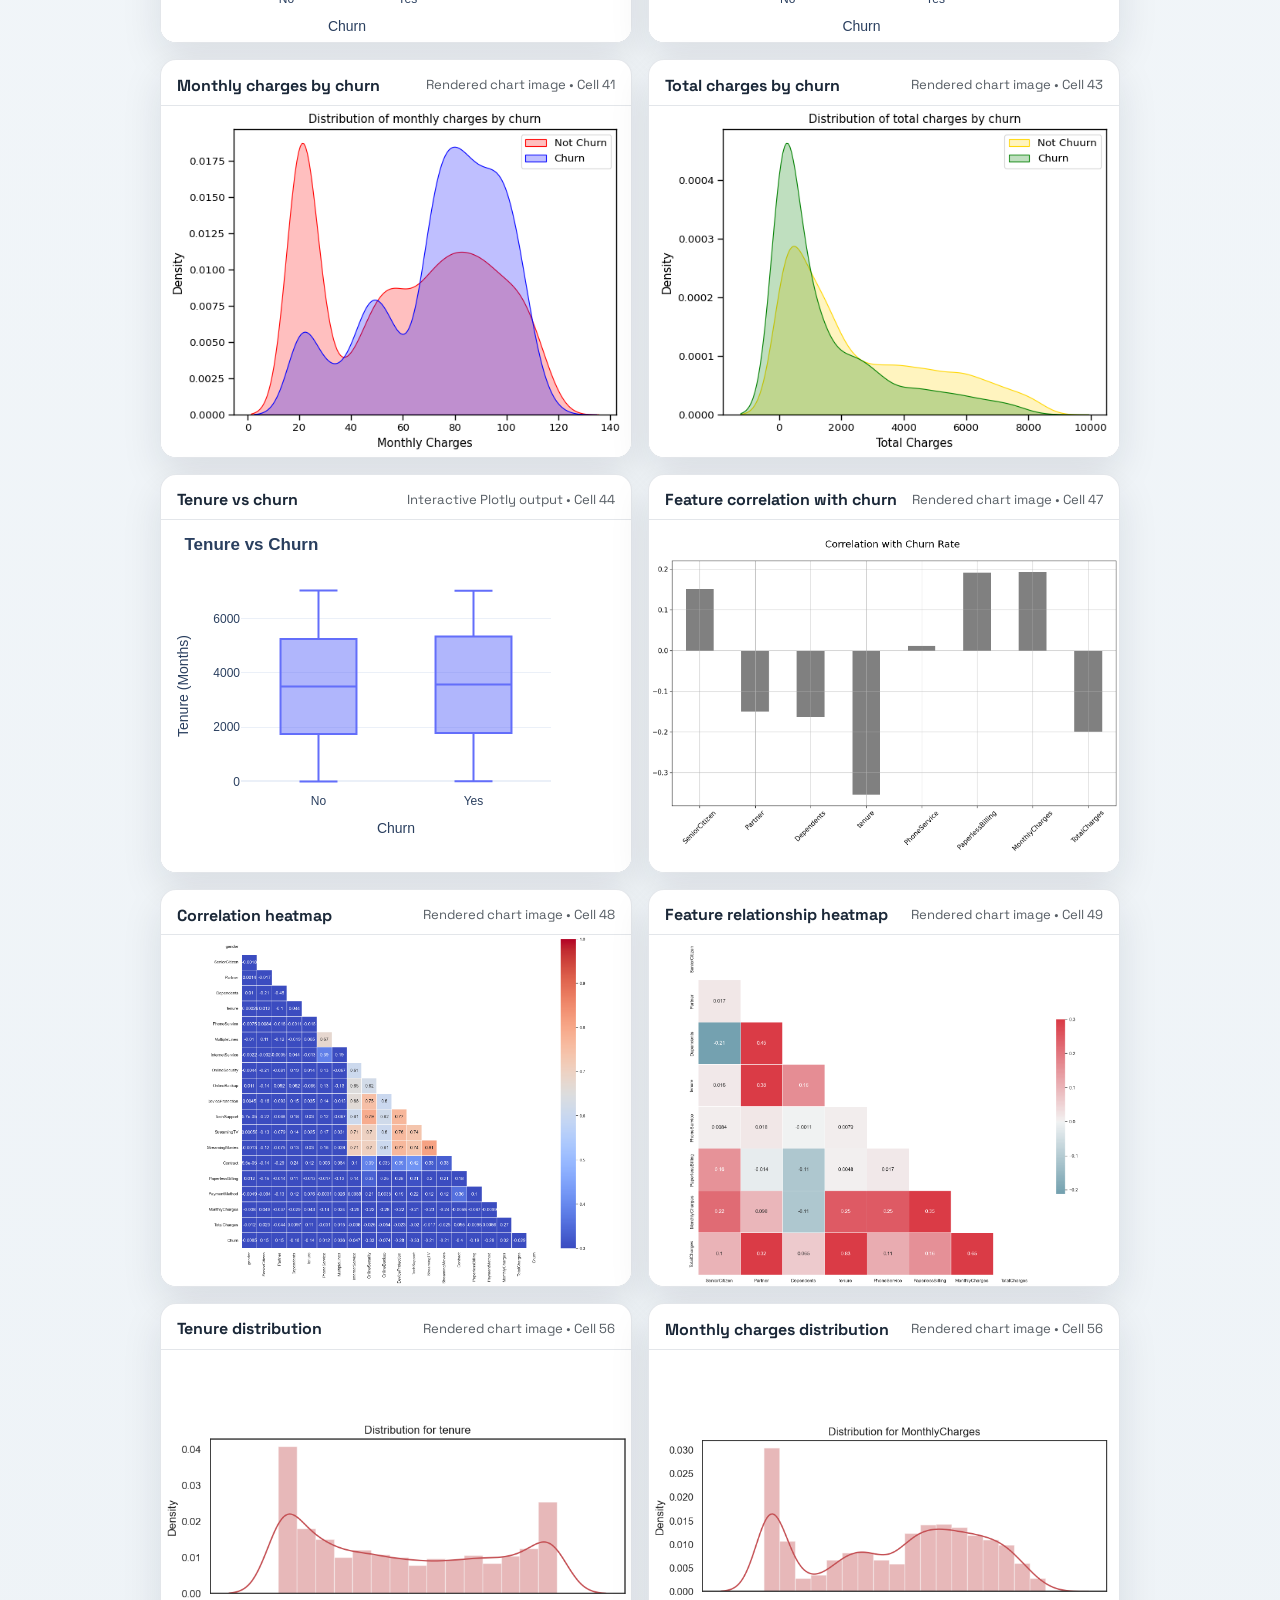
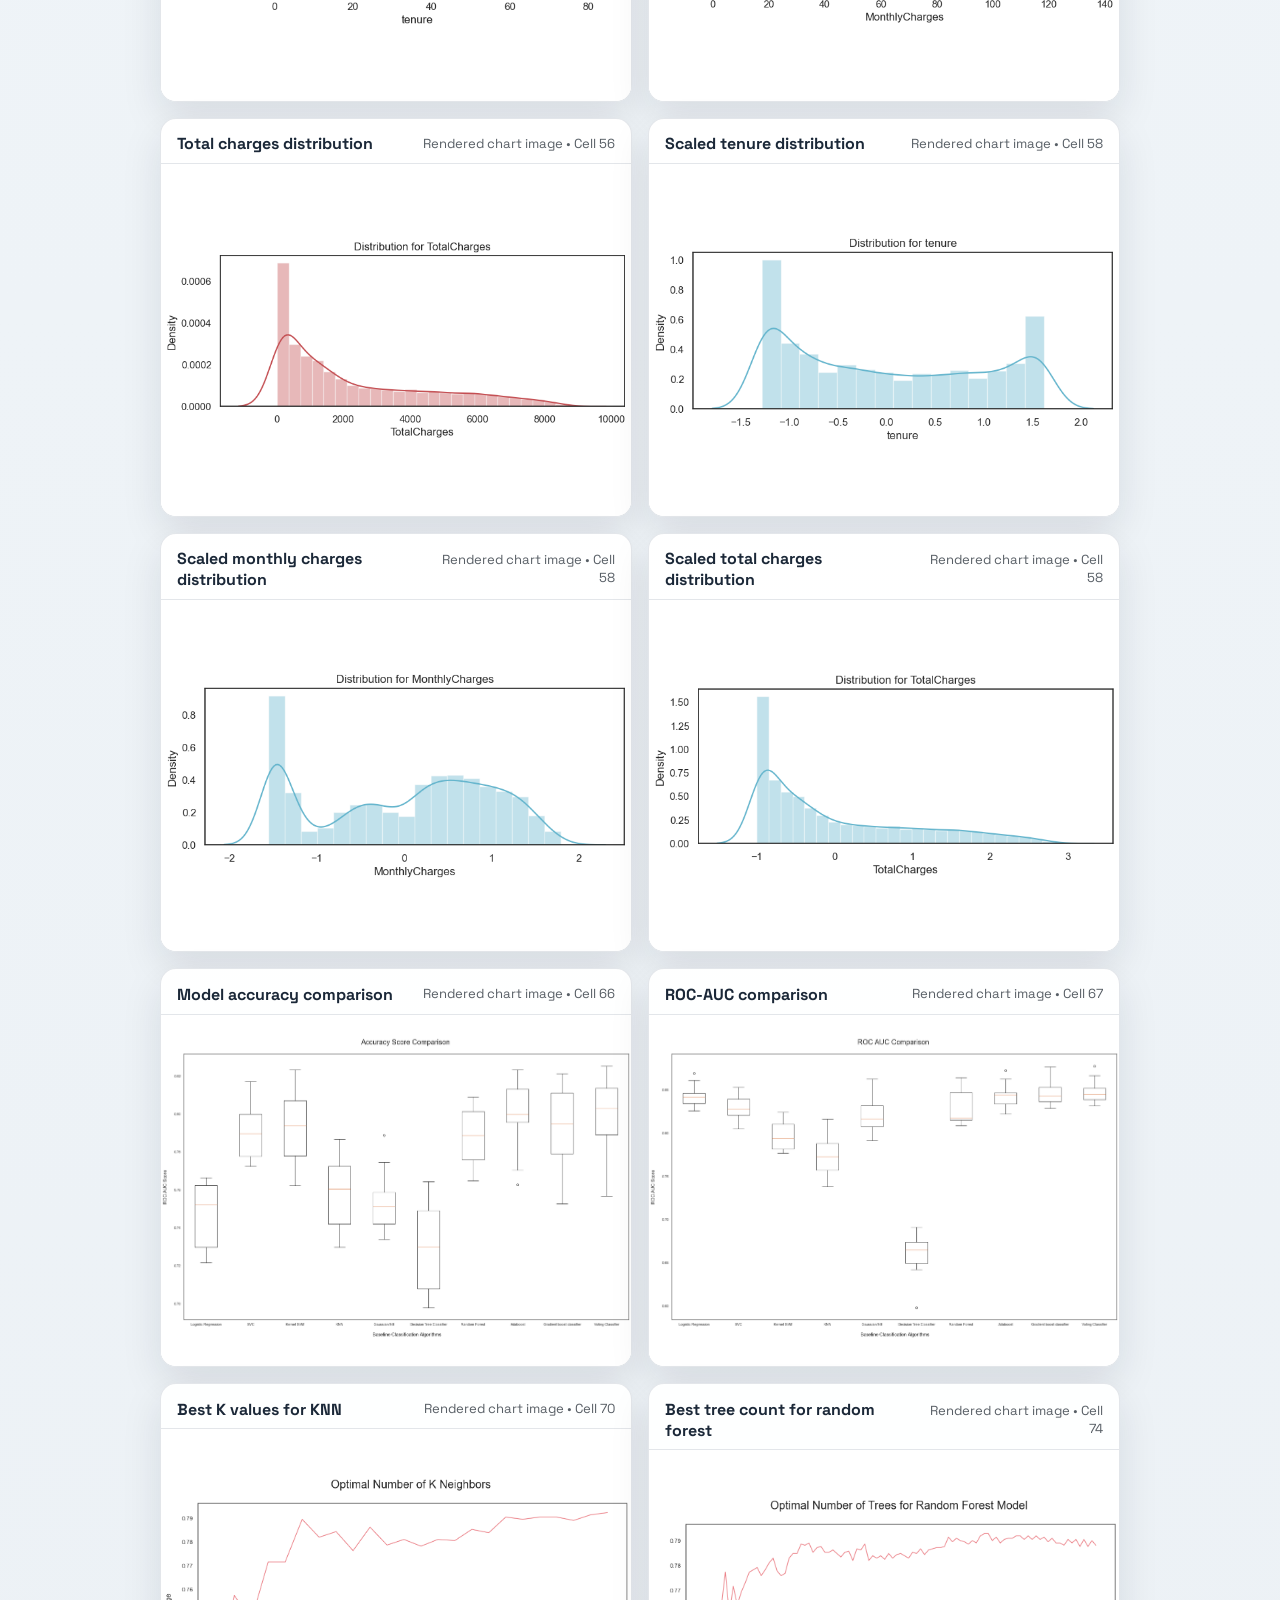
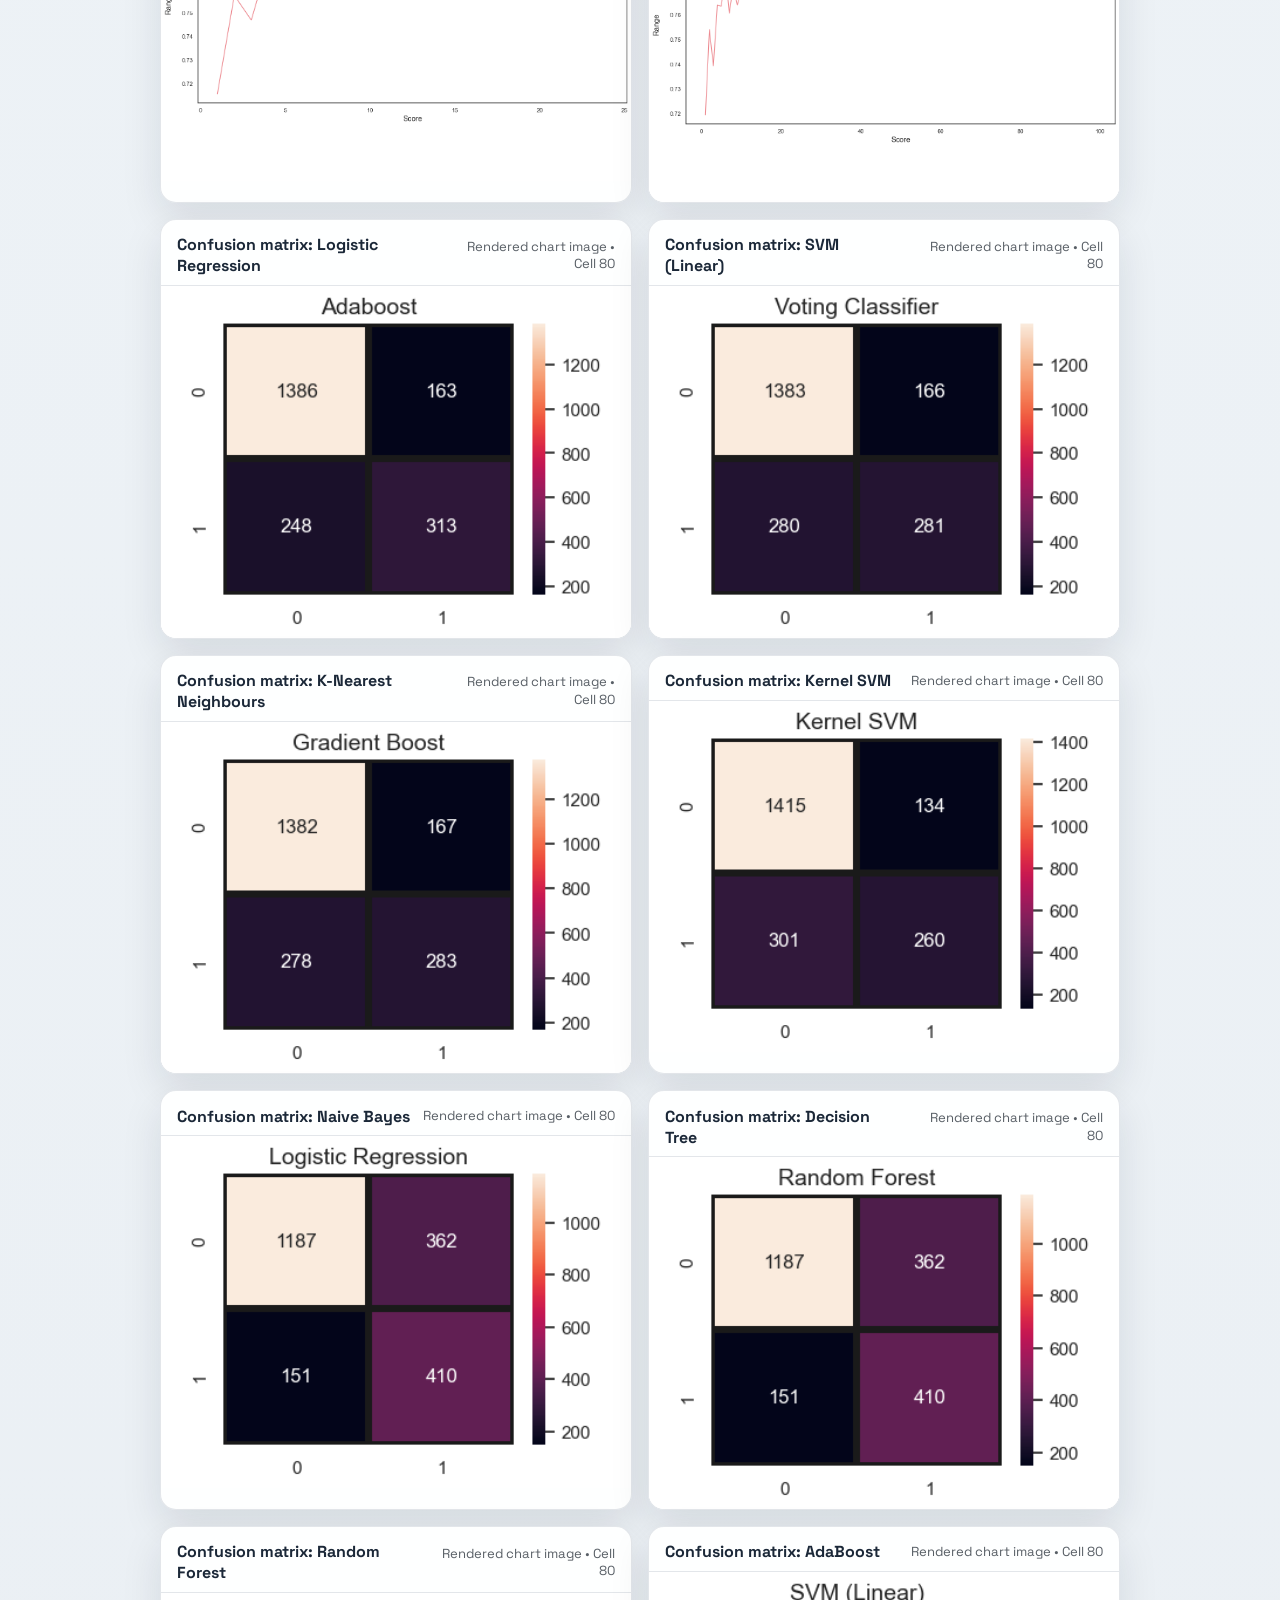
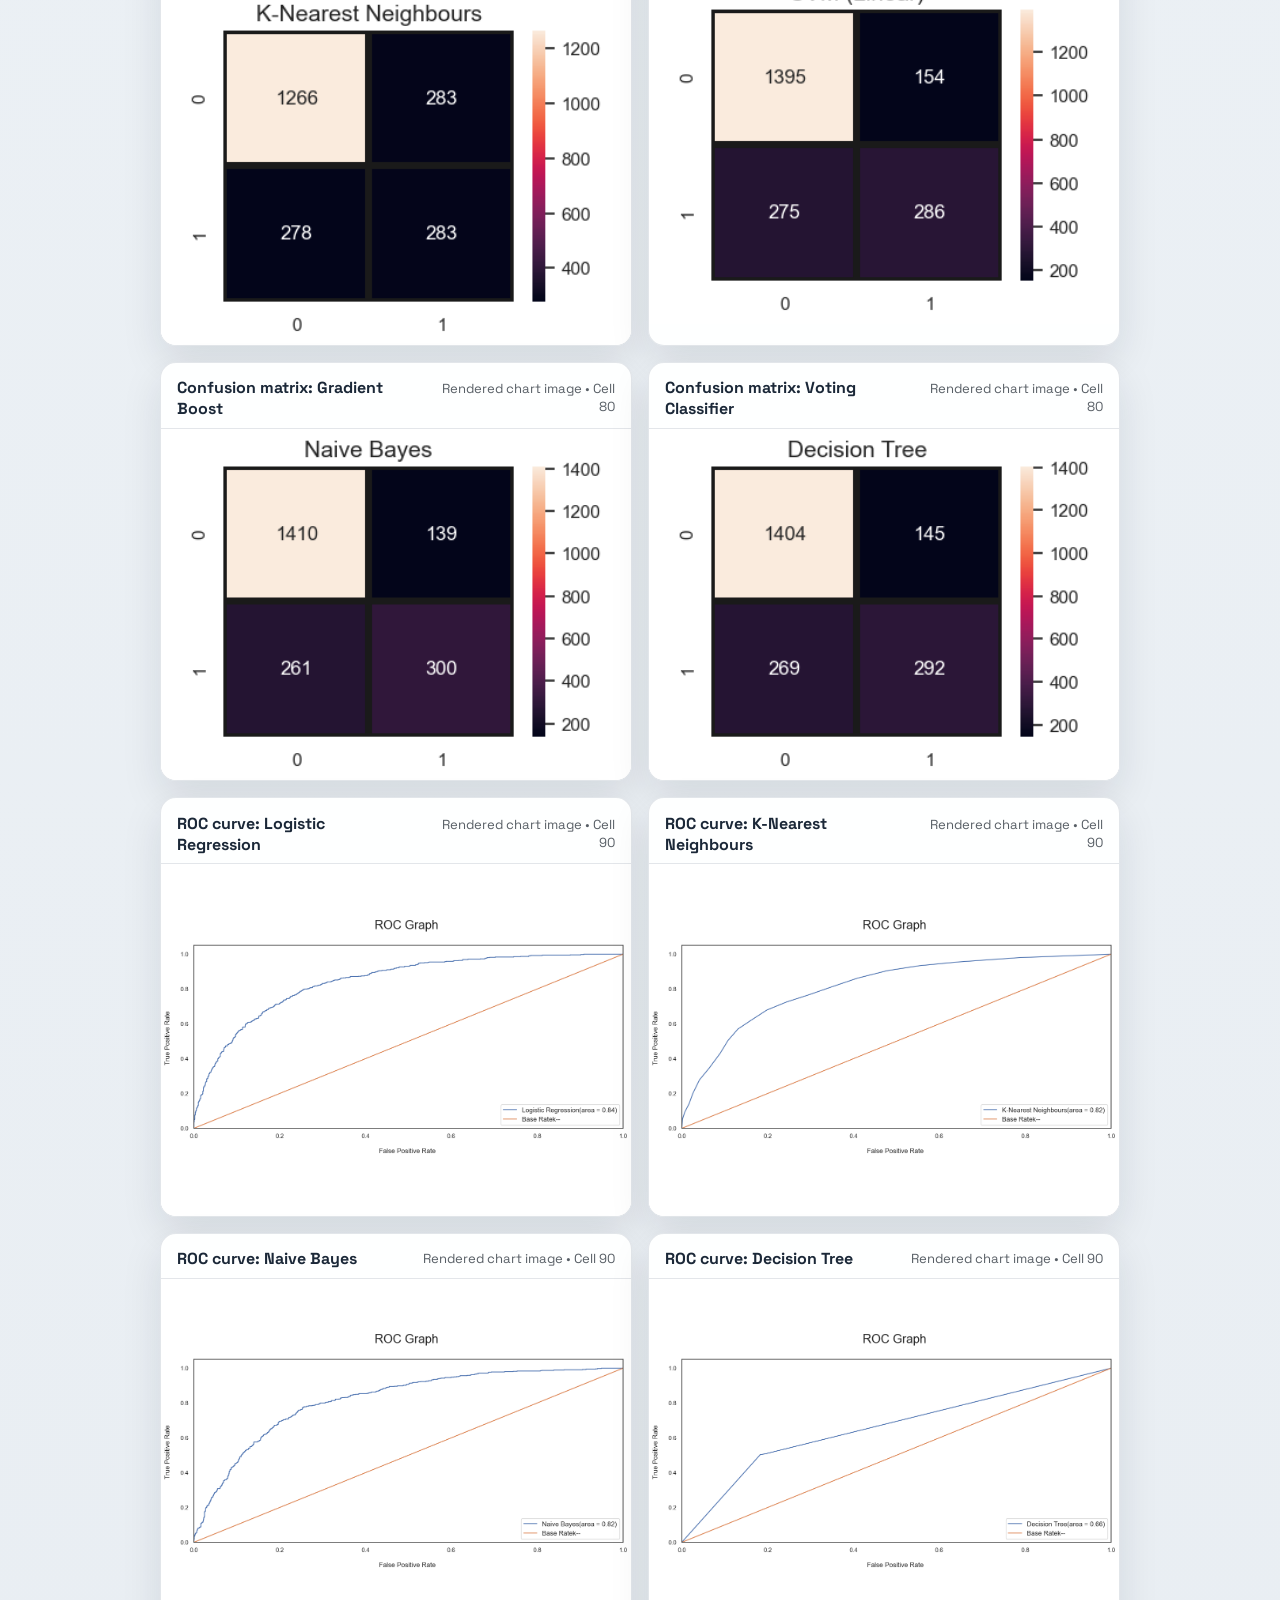
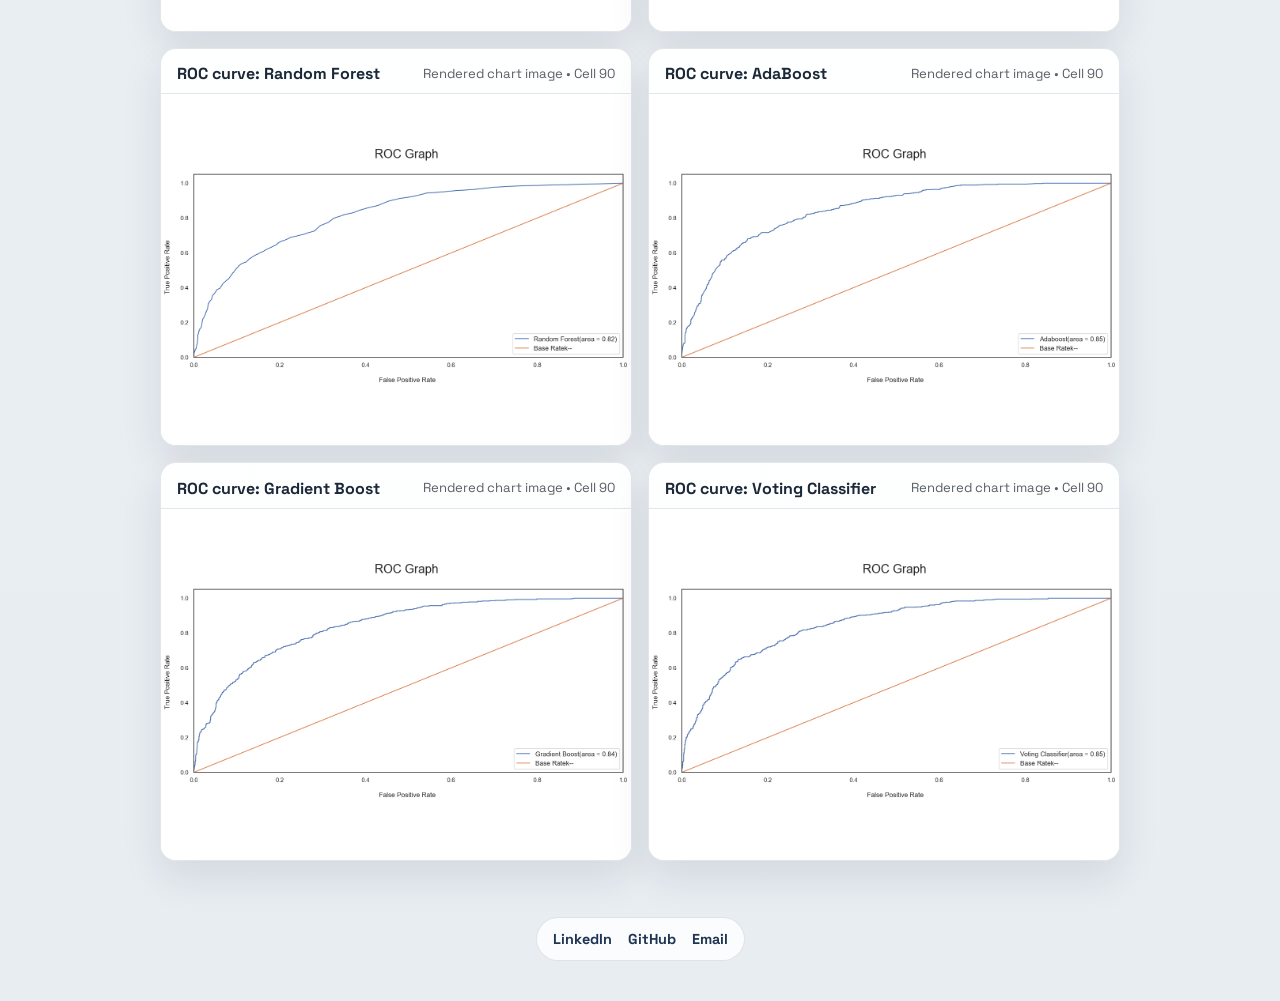
==== commit 3671e432: "Update index.html" ====
--- a/website/index.html
+++ b/website/index.html
@@ -28,7 +28,6 @@
       <div class="hero-meta">
         <div><strong>48</strong><span>charts presented clearly</span></div>
         <div><strong>10+</strong><span>models compared</span></div>
-        <div><strong>Netlify</strong><span>ready to share</span></div>
       </div>
     </div>
     <aside class="hero-panel">
@@ -134,4 +133,4 @@
 
   <script src="main.js"></script>
 </body>
-</html>+</html>
--- a/website/styles.css
+++ b/website/styles.css
@@ -1,14 +1,14 @@
 :root {
-  --ink: #16202a;
-  --sand: #f6efe6;
-  --sunset: #ef8354;
-  --deep: #20344d;
-  --mint: #5f9d8f;
-  --sky: #dce9f2;
+  --ink: #1b2838;
+  --sand: #f4f6f8;
+  --sunset: #d46a4d;
+  --deep: #1f3552;
+  --mint: #4f7f88;
+  --sky: #e6edf3;
   --card: rgba(255, 255, 255, 0.86);
   --card-strong: rgba(255, 255, 255, 0.95);
-  --shadow: 0 18px 45px rgba(22, 32, 42, 0.12);
-  --border: rgba(32, 52, 77, 0.1);
+  --shadow: 0 16px 40px rgba(18, 30, 46, 0.1);
+  --border: rgba(31, 53, 82, 0.12);
 }
 
 * {
@@ -20,9 +20,9 @@
   font-family: "Space Grotesk", sans-serif;
   color: var(--ink);
   background:
-    radial-gradient(circle at top left, rgba(239, 131, 84, 0.35), transparent 28%),
-    radial-gradient(circle at top right, rgba(95, 157, 143, 0.25), transparent 20%),
-    linear-gradient(180deg, #fdf9f3 0%, #f4efe7 50%, #eef4f7 100%);
+    radial-gradient(circle at top left, rgba(79, 127, 136, 0.18), transparent 28%),
+    radial-gradient(circle at top right, rgba(31, 53, 82, 0.1), transparent 22%),
+    linear-gradient(180deg, #f7fafc 0%, #eef3f7 55%, #e8edf2 100%);
   min-height: 100vh;
   overflow-x: hidden;
 }
@@ -38,7 +38,7 @@
 .orb-1 {
   width: 280px;
   height: 280px;
-  background: var(--sunset);
+  background: #8ba8c3;
   top: -70px;
   right: -50px;
 }
@@ -46,7 +46,7 @@
 .orb-2 {
   width: 320px;
   height: 320px;
-  background: var(--mint);
+  background: #9ec2b3;
   bottom: -120px;
   left: -60px;
 }
@@ -72,7 +72,7 @@
 
 .hero-panel {
   align-self: end;
-  background: linear-gradient(180deg, rgba(32, 52, 77, 0.96), rgba(32, 52, 77, 0.88));
+  background: linear-gradient(180deg, rgba(31, 53, 82, 0.97), rgba(31, 53, 82, 0.9));
   color: #fff;
 }
 
@@ -163,7 +163,7 @@
 .btn-primary {
   background: var(--deep);
   color: #fff;
-  box-shadow: 0 8px 20px rgba(53, 92, 125, 0.3);
+  box-shadow: 0 8px 20px rgba(31, 53, 82, 0.28);
 }
 
 .btn-secondary {
@@ -274,7 +274,7 @@
 }
 
 .insight-stat {
-  background: linear-gradient(180deg, rgba(239, 131, 84, 0.12), rgba(95, 157, 143, 0.1));
+  background: linear-gradient(180deg, rgba(31, 53, 82, 0.08), rgba(79, 127, 136, 0.08));
 }
 
 .insight-stat strong {
@@ -355,9 +355,31 @@
 
 footer {
   text-align: center;
-  padding: 0 1rem 2rem;
+  padding: 0 1rem 2.5rem;
   font-size: 0.9rem;
   color: rgba(22, 32, 42, 0.72);
+}
+
+.footer-links {
+  display: inline-flex;
+  gap: 1rem;
+  flex-wrap: wrap;
+  align-items: center;
+  justify-content: center;
+  padding: 0.75rem 1rem;
+  border: 1px solid var(--border);
+  border-radius: 999px;
+  background: rgba(255, 255, 255, 0.8);
+}
+
+.footer-links a {
+  color: var(--deep);
+  font-weight: 700;
+  text-decoration: none;
+}
+
+.footer-links a:hover {
+  text-decoration: underline;
 }
 
 .reveal {
@@ -393,6 +415,9 @@
   }
 
   .gallery-section {
+    grid-column: 1 / 3;
+  }
+  .content .full-width-section {
     grid-column: 1 / 3;
   }
 }
